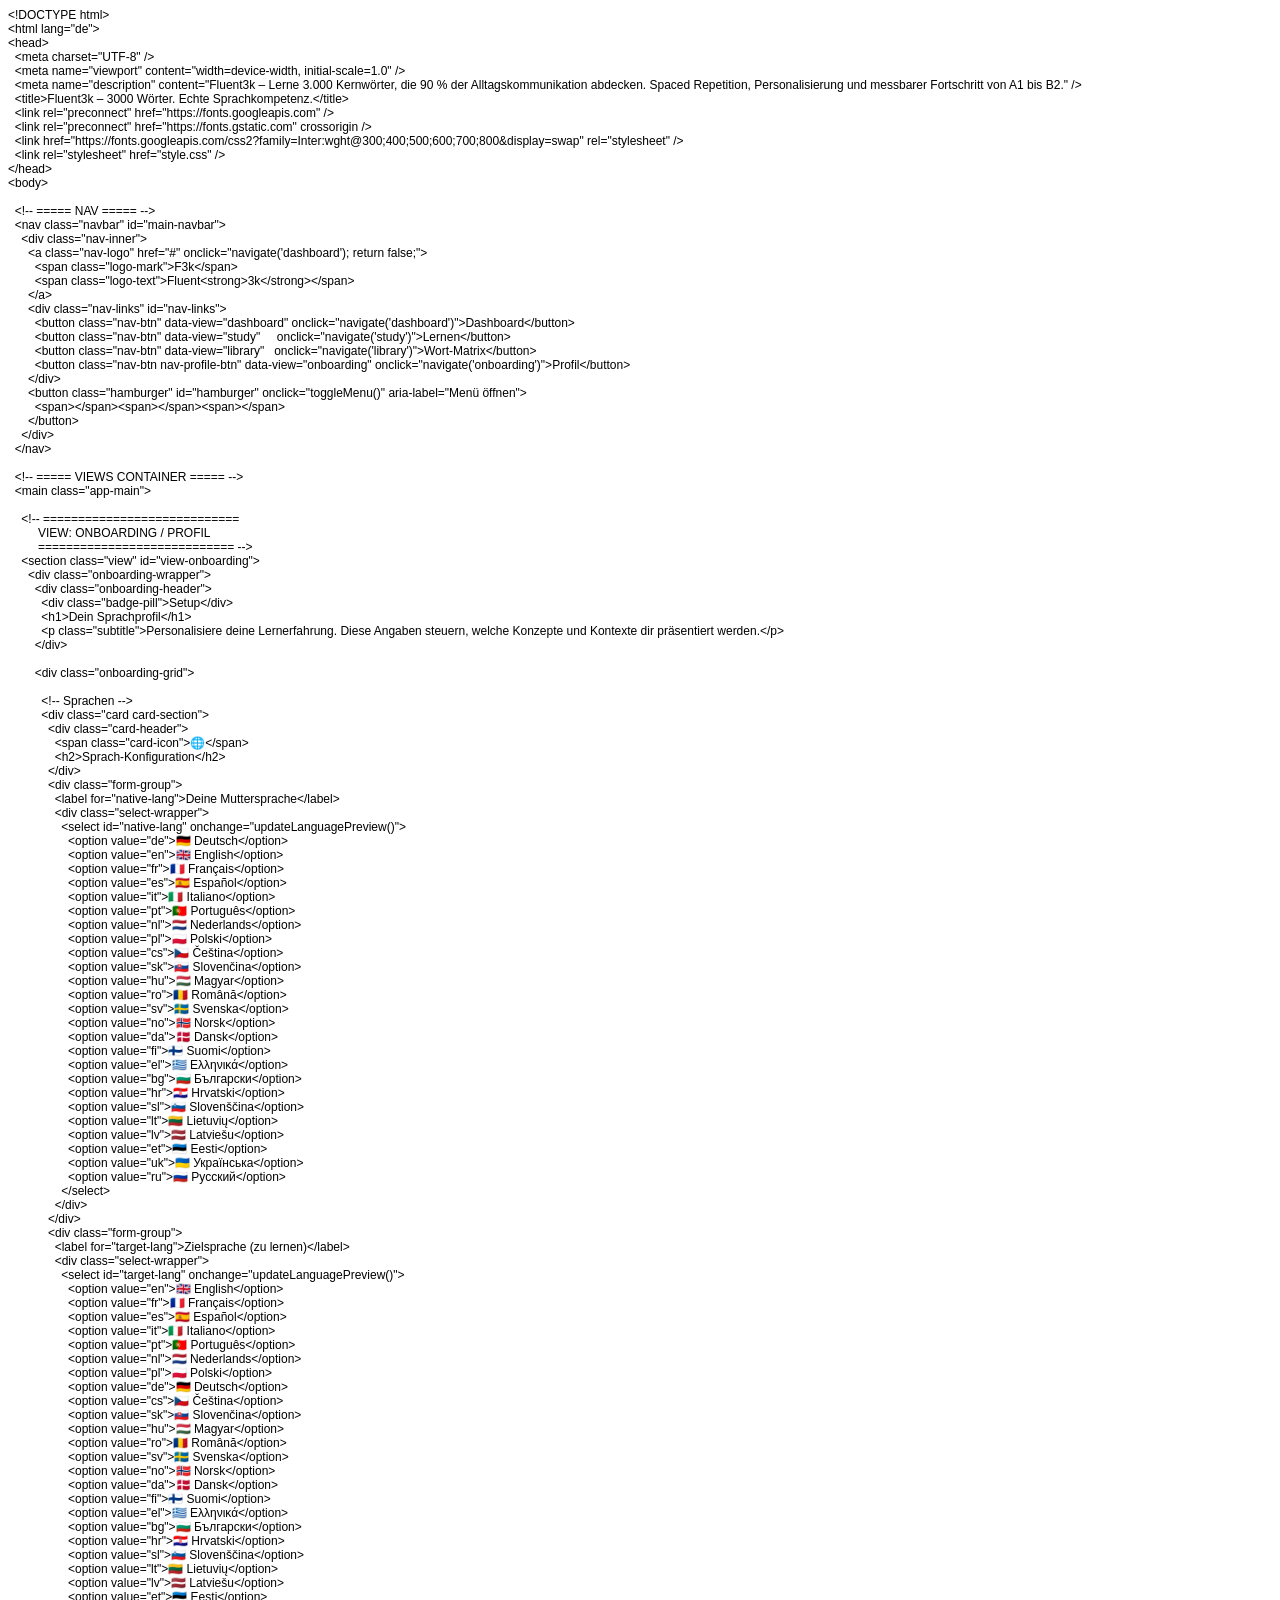
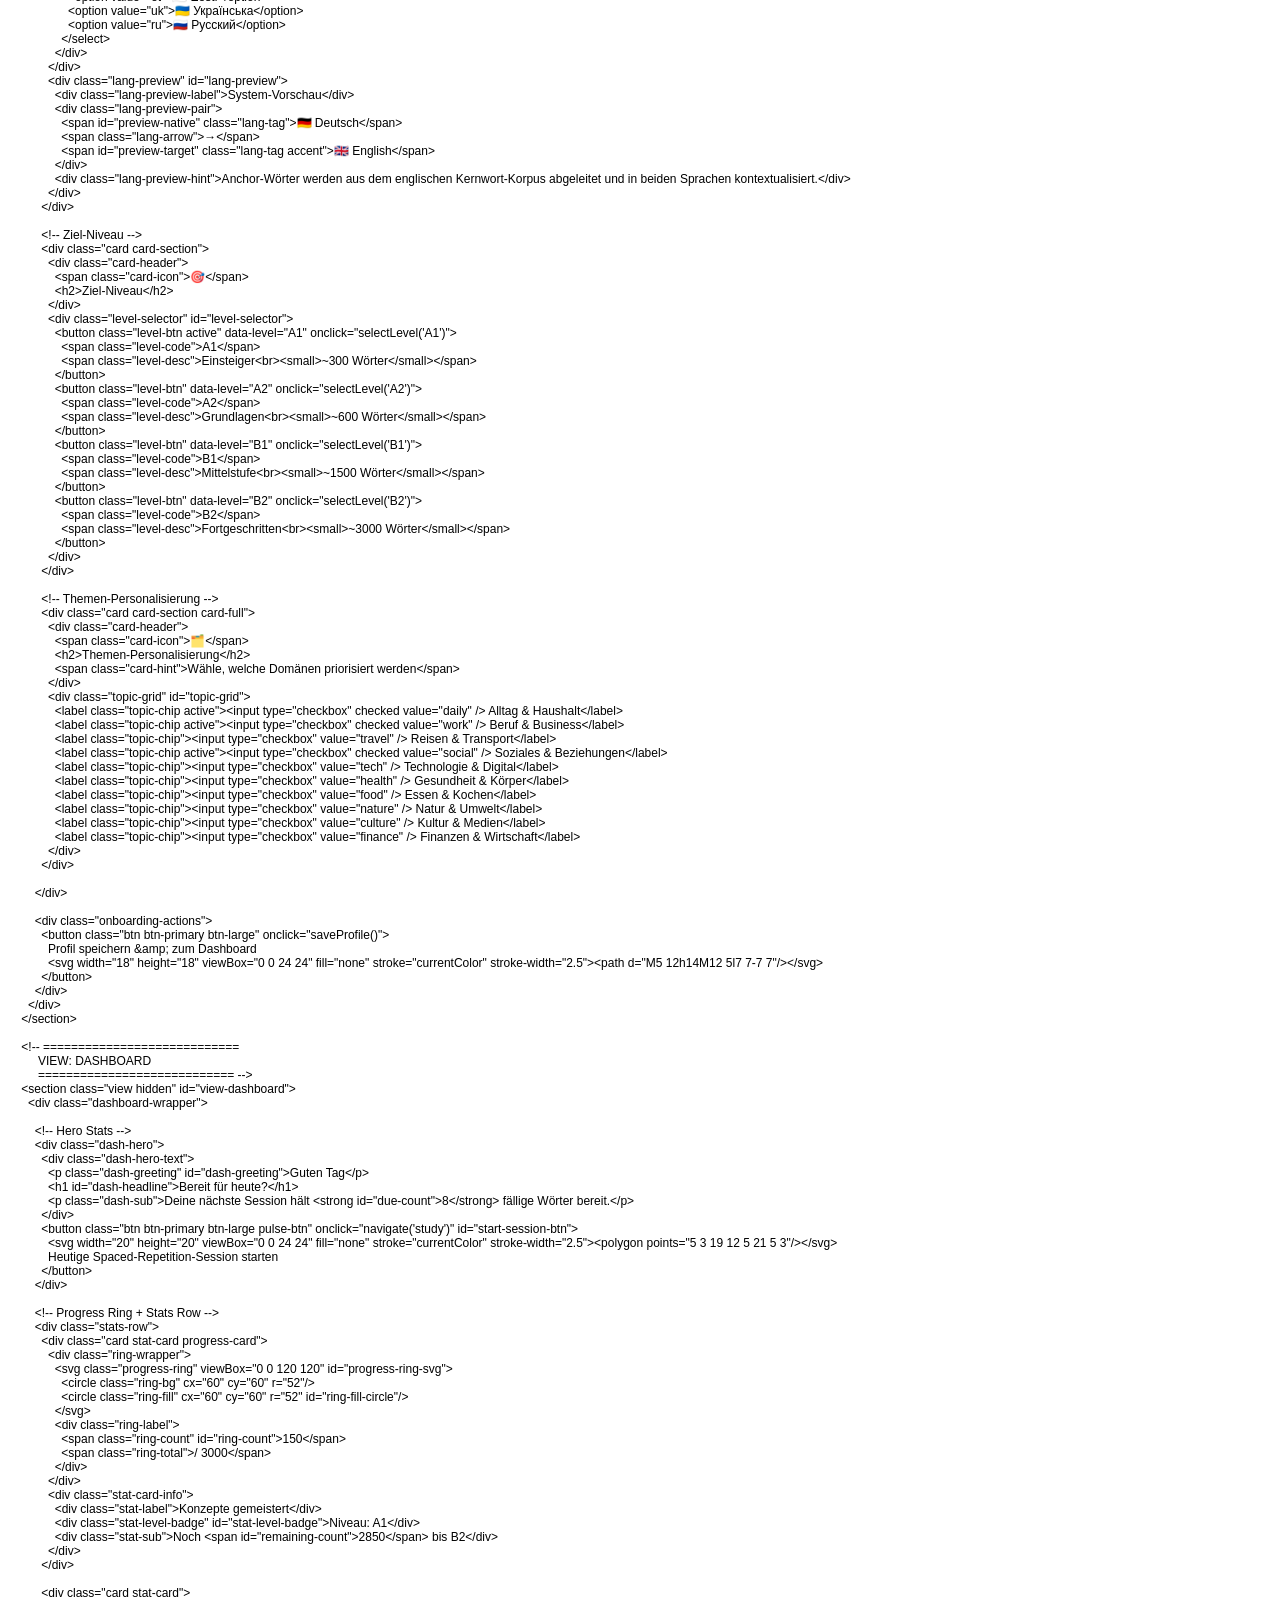
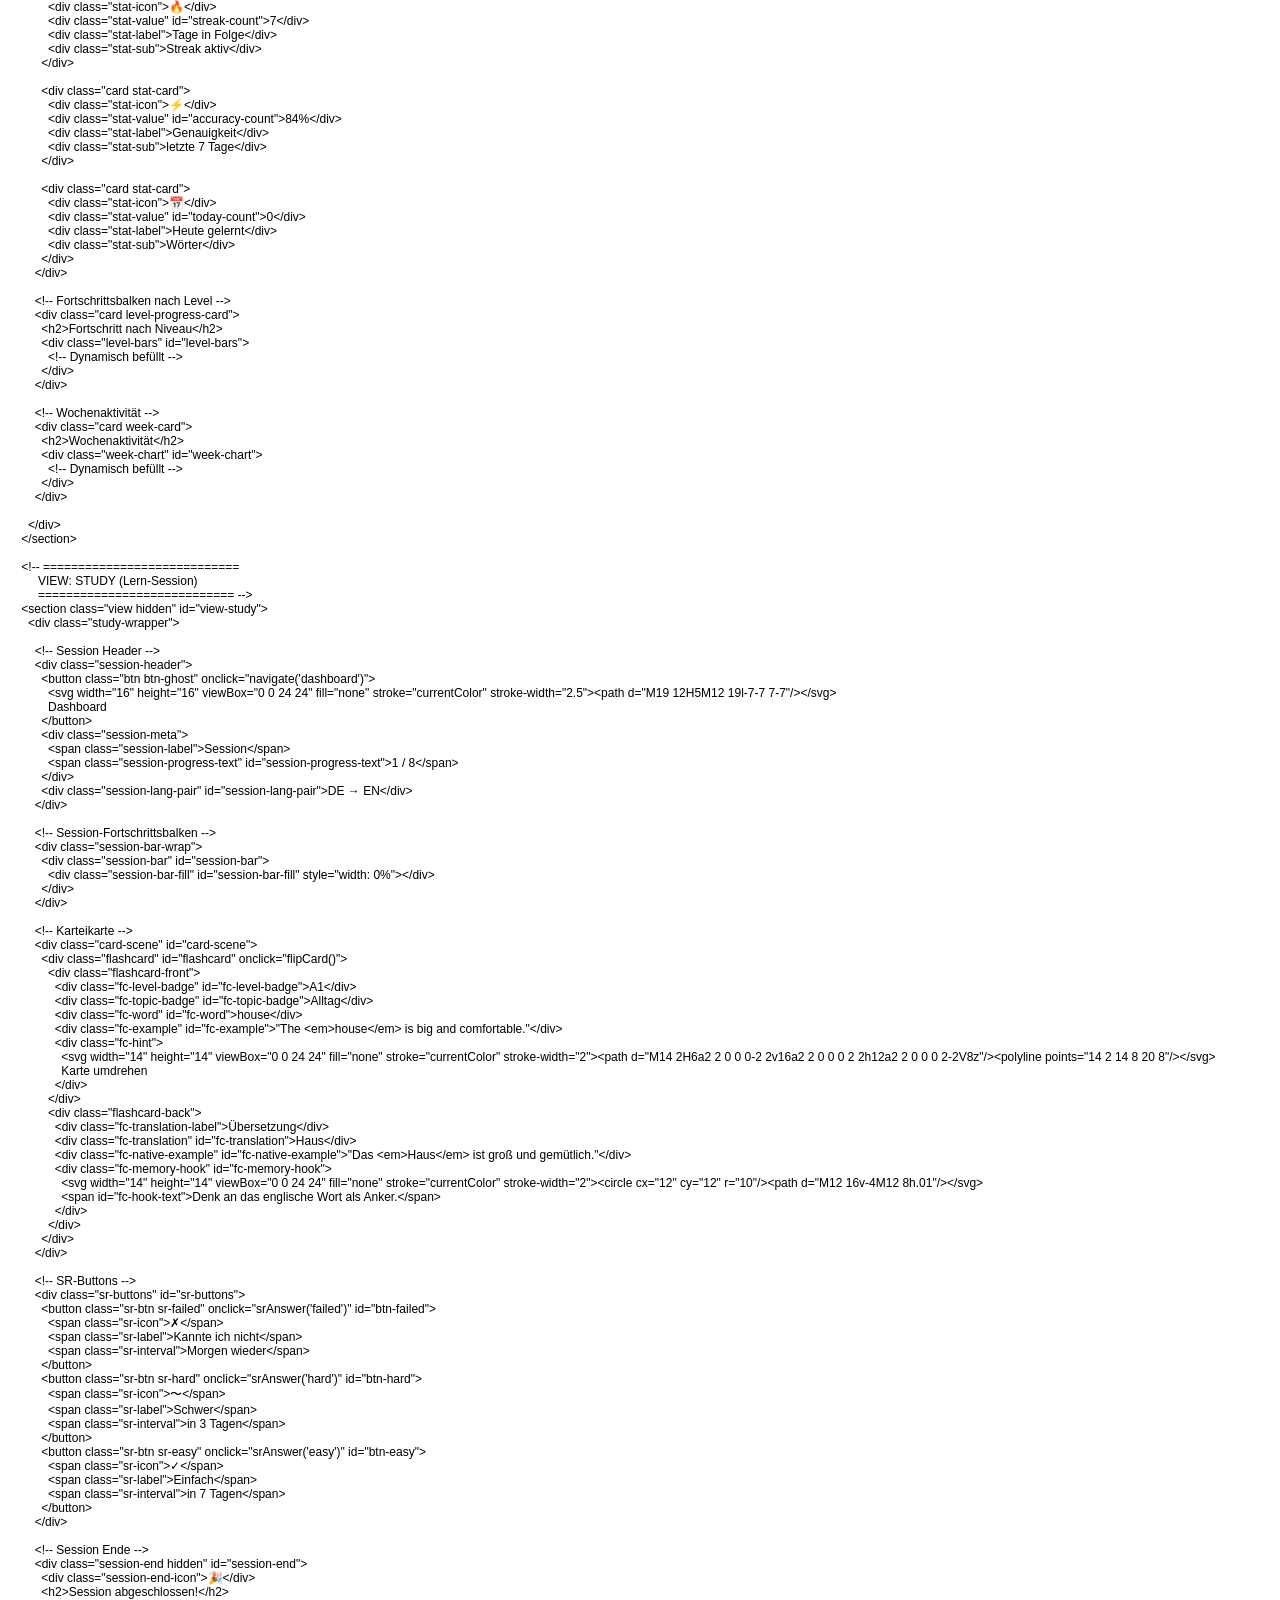
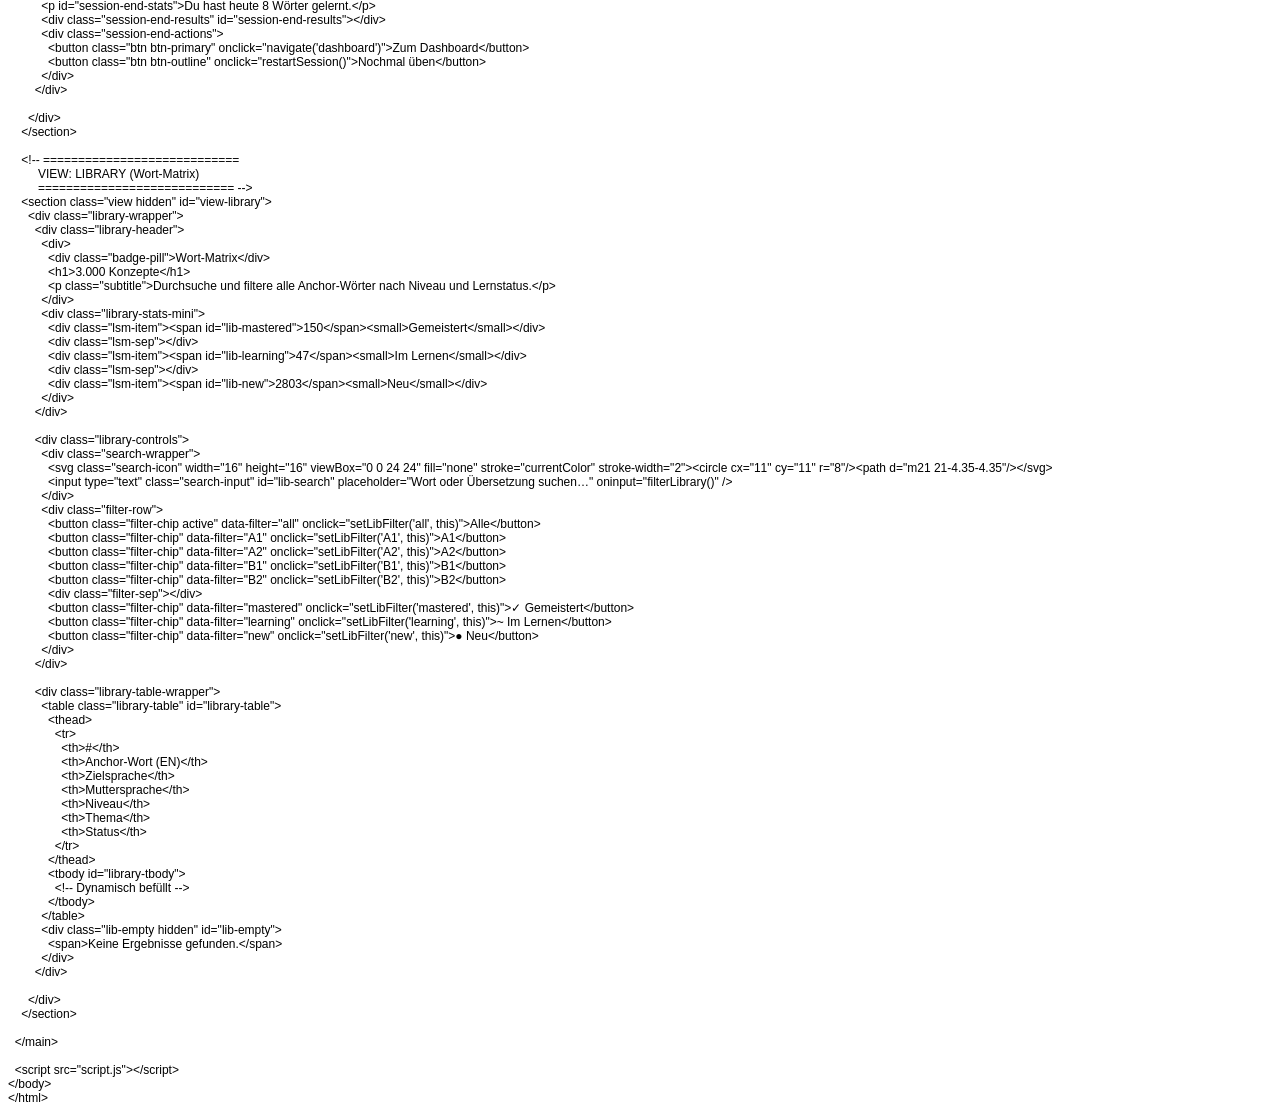
==== index.html @ 1cff0b7b "Add files via upload" ====
<!DOCTYPE html PUBLIC "-//W3C//DTD HTML 4.01//EN" "http://www.w3.org/TR/html4/strict.dtd">
<html>
<head>
  <meta http-equiv="Content-Type" content="text/html; charset=utf-8">
  <meta http-equiv="Content-Style-Type" content="text/css">
  <title></title>
  <meta name="Generator" content="Cocoa HTML Writer">
  <meta name="CocoaVersion" content="2775.1">
  <style type="text/css">
    p.p1 {margin: 0.0px 0.0px 0.0px 0.0px; font: 12.0px Helvetica}
    p.p2 {margin: 0.0px 0.0px 0.0px 0.0px; font: 12.0px Helvetica; min-height: 14.0px}
  </style>
</head>
<body>
<p class="p1">&lt;!DOCTYPE html&gt;</p>
<p class="p1">&lt;html lang="de"&gt;</p>
<p class="p1">&lt;head&gt;</p>
<p class="p1"><span class="Apple-converted-space">  </span>&lt;meta charset="UTF-8" /&gt;</p>
<p class="p1"><span class="Apple-converted-space">  </span>&lt;meta name="viewport" content="width=device-width, initial-scale=1.0" /&gt;</p>
<p class="p1"><span class="Apple-converted-space">  </span>&lt;meta name="description" content="Fluent3k – Lerne 3.000 Kernwörter, die 90 % der Alltagskommunikation abdecken. Spaced Repetition, Personalisierung und messbarer Fortschritt von A1 bis B2." /&gt;</p>
<p class="p1"><span class="Apple-converted-space">  </span>&lt;title&gt;Fluent3k – 3000 Wörter. Echte Sprachkompetenz.&lt;/title&gt;</p>
<p class="p1"><span class="Apple-converted-space">  </span>&lt;link rel="preconnect" href="https://fonts.googleapis.com" /&gt;</p>
<p class="p1"><span class="Apple-converted-space">  </span>&lt;link rel="preconnect" href="https://fonts.gstatic.com" crossorigin /&gt;</p>
<p class="p1"><span class="Apple-converted-space">  </span>&lt;link href="https://fonts.googleapis.com/css2?family=Inter:wght@300;400;500;600;700;800&amp;display=swap" rel="stylesheet" /&gt;</p>
<p class="p1"><span class="Apple-converted-space">  </span>&lt;link rel="stylesheet" href="style.css" /&gt;</p>
<p class="p1">&lt;/head&gt;</p>
<p class="p1">&lt;body&gt;</p>
<p class="p2"><br></p>
<p class="p1"><span class="Apple-converted-space">  </span>&lt;!-- ===== NAV ===== --&gt;</p>
<p class="p1"><span class="Apple-converted-space">  </span>&lt;nav class="navbar" id="main-navbar"&gt;</p>
<p class="p1"><span class="Apple-converted-space">    </span>&lt;div class="nav-inner"&gt;</p>
<p class="p1"><span class="Apple-converted-space">      </span>&lt;a class="nav-logo" href="#" onclick="navigate('dashboard'); return false;"&gt;</p>
<p class="p1"><span class="Apple-converted-space">        </span>&lt;span class="logo-mark"&gt;F3k&lt;/span&gt;</p>
<p class="p1"><span class="Apple-converted-space">        </span>&lt;span class="logo-text"&gt;Fluent&lt;strong&gt;3k&lt;/strong&gt;&lt;/span&gt;</p>
<p class="p1"><span class="Apple-converted-space">      </span>&lt;/a&gt;</p>
<p class="p1"><span class="Apple-converted-space">      </span>&lt;div class="nav-links" id="nav-links"&gt;</p>
<p class="p1"><span class="Apple-converted-space">        </span>&lt;button class="nav-btn" data-view="dashboard" onclick="navigate('dashboard')"&gt;Dashboard&lt;/button&gt;</p>
<p class="p1"><span class="Apple-converted-space">        </span>&lt;button class="nav-btn" data-view="study" <span class="Apple-converted-space">    </span>onclick="navigate('study')"&gt;Lernen&lt;/button&gt;</p>
<p class="p1"><span class="Apple-converted-space">        </span>&lt;button class="nav-btn" data-view="library" <span class="Apple-converted-space">  </span>onclick="navigate('library')"&gt;Wort-Matrix&lt;/button&gt;</p>
<p class="p1"><span class="Apple-converted-space">        </span>&lt;button class="nav-btn nav-profile-btn" data-view="onboarding" onclick="navigate('onboarding')"&gt;Profil&lt;/button&gt;</p>
<p class="p1"><span class="Apple-converted-space">      </span>&lt;/div&gt;</p>
<p class="p1"><span class="Apple-converted-space">      </span>&lt;button class="hamburger" id="hamburger" onclick="toggleMenu()" aria-label="Menü öffnen"&gt;</p>
<p class="p1"><span class="Apple-converted-space">        </span>&lt;span&gt;&lt;/span&gt;&lt;span&gt;&lt;/span&gt;&lt;span&gt;&lt;/span&gt;</p>
<p class="p1"><span class="Apple-converted-space">      </span>&lt;/button&gt;</p>
<p class="p1"><span class="Apple-converted-space">    </span>&lt;/div&gt;</p>
<p class="p1"><span class="Apple-converted-space">  </span>&lt;/nav&gt;</p>
<p class="p2"><br></p>
<p class="p1"><span class="Apple-converted-space">  </span>&lt;!-- ===== VIEWS CONTAINER ===== --&gt;</p>
<p class="p1"><span class="Apple-converted-space">  </span>&lt;main class="app-main"&gt;</p>
<p class="p2"><br></p>
<p class="p1"><span class="Apple-converted-space">    </span>&lt;!-- ============================</p>
<p class="p1"><span class="Apple-converted-space">         </span>VIEW: ONBOARDING / PROFIL</p>
<p class="p1"><span class="Apple-converted-space">         </span>============================ --&gt;</p>
<p class="p1"><span class="Apple-converted-space">    </span>&lt;section class="view" id="view-onboarding"&gt;</p>
<p class="p1"><span class="Apple-converted-space">      </span>&lt;div class="onboarding-wrapper"&gt;</p>
<p class="p1"><span class="Apple-converted-space">        </span>&lt;div class="onboarding-header"&gt;</p>
<p class="p1"><span class="Apple-converted-space">          </span>&lt;div class="badge-pill"&gt;Setup&lt;/div&gt;</p>
<p class="p1"><span class="Apple-converted-space">          </span>&lt;h1&gt;Dein Sprachprofil&lt;/h1&gt;</p>
<p class="p1"><span class="Apple-converted-space">          </span>&lt;p class="subtitle"&gt;Personalisiere deine Lernerfahrung. Diese Angaben steuern, welche Konzepte und Kontexte dir präsentiert werden.&lt;/p&gt;</p>
<p class="p1"><span class="Apple-converted-space">        </span>&lt;/div&gt;</p>
<p class="p2"><br></p>
<p class="p1"><span class="Apple-converted-space">        </span>&lt;div class="onboarding-grid"&gt;</p>
<p class="p2"><br></p>
<p class="p1"><span class="Apple-converted-space">          </span>&lt;!-- Sprachen --&gt;</p>
<p class="p1"><span class="Apple-converted-space">          </span>&lt;div class="card card-section"&gt;</p>
<p class="p1"><span class="Apple-converted-space">            </span>&lt;div class="card-header"&gt;</p>
<p class="p1"><span class="Apple-converted-space">              </span>&lt;span class="card-icon"&gt;🌐&lt;/span&gt;</p>
<p class="p1"><span class="Apple-converted-space">              </span>&lt;h2&gt;Sprach-Konfiguration&lt;/h2&gt;</p>
<p class="p1"><span class="Apple-converted-space">            </span>&lt;/div&gt;</p>
<p class="p1"><span class="Apple-converted-space">            </span>&lt;div class="form-group"&gt;</p>
<p class="p1"><span class="Apple-converted-space">              </span>&lt;label for="native-lang"&gt;Deine Muttersprache&lt;/label&gt;</p>
<p class="p1"><span class="Apple-converted-space">              </span>&lt;div class="select-wrapper"&gt;</p>
<p class="p1"><span class="Apple-converted-space">                </span>&lt;select id="native-lang" onchange="updateLanguagePreview()"&gt;</p>
<p class="p1"><span class="Apple-converted-space">                  </span>&lt;option value="de"&gt;🇩🇪 Deutsch&lt;/option&gt;</p>
<p class="p1"><span class="Apple-converted-space">                  </span>&lt;option value="en"&gt;🇬🇧 English&lt;/option&gt;</p>
<p class="p1"><span class="Apple-converted-space">                  </span>&lt;option value="fr"&gt;🇫🇷 Français&lt;/option&gt;</p>
<p class="p1"><span class="Apple-converted-space">                  </span>&lt;option value="es"&gt;🇪🇸 Español&lt;/option&gt;</p>
<p class="p1"><span class="Apple-converted-space">                  </span>&lt;option value="it"&gt;🇮🇹 Italiano&lt;/option&gt;</p>
<p class="p1"><span class="Apple-converted-space">                  </span>&lt;option value="pt"&gt;🇵🇹 Português&lt;/option&gt;</p>
<p class="p1"><span class="Apple-converted-space">                  </span>&lt;option value="nl"&gt;🇳🇱 Nederlands&lt;/option&gt;</p>
<p class="p1"><span class="Apple-converted-space">                  </span>&lt;option value="pl"&gt;🇵🇱 Polski&lt;/option&gt;</p>
<p class="p1"><span class="Apple-converted-space">                  </span>&lt;option value="cs"&gt;🇨🇿 Čeština&lt;/option&gt;</p>
<p class="p1"><span class="Apple-converted-space">                  </span>&lt;option value="sk"&gt;🇸🇰 Slovenčina&lt;/option&gt;</p>
<p class="p1"><span class="Apple-converted-space">                  </span>&lt;option value="hu"&gt;🇭🇺 Magyar&lt;/option&gt;</p>
<p class="p1"><span class="Apple-converted-space">                  </span>&lt;option value="ro"&gt;🇷🇴 Română&lt;/option&gt;</p>
<p class="p1"><span class="Apple-converted-space">                  </span>&lt;option value="sv"&gt;🇸🇪 Svenska&lt;/option&gt;</p>
<p class="p1"><span class="Apple-converted-space">                  </span>&lt;option value="no"&gt;🇳🇴 Norsk&lt;/option&gt;</p>
<p class="p1"><span class="Apple-converted-space">                  </span>&lt;option value="da"&gt;🇩🇰 Dansk&lt;/option&gt;</p>
<p class="p1"><span class="Apple-converted-space">                  </span>&lt;option value="fi"&gt;🇫🇮 Suomi&lt;/option&gt;</p>
<p class="p1"><span class="Apple-converted-space">                  </span>&lt;option value="el"&gt;🇬🇷 Ελληνικά&lt;/option&gt;</p>
<p class="p1"><span class="Apple-converted-space">                  </span>&lt;option value="bg"&gt;🇧🇬 Български&lt;/option&gt;</p>
<p class="p1"><span class="Apple-converted-space">                  </span>&lt;option value="hr"&gt;🇭🇷 Hrvatski&lt;/option&gt;</p>
<p class="p1"><span class="Apple-converted-space">                  </span>&lt;option value="sl"&gt;🇸🇮 Slovenščina&lt;/option&gt;</p>
<p class="p1"><span class="Apple-converted-space">                  </span>&lt;option value="lt"&gt;🇱🇹 Lietuvių&lt;/option&gt;</p>
<p class="p1"><span class="Apple-converted-space">                  </span>&lt;option value="lv"&gt;🇱🇻 Latviešu&lt;/option&gt;</p>
<p class="p1"><span class="Apple-converted-space">                  </span>&lt;option value="et"&gt;🇪🇪 Eesti&lt;/option&gt;</p>
<p class="p1"><span class="Apple-converted-space">                  </span>&lt;option value="uk"&gt;🇺🇦 Українська&lt;/option&gt;</p>
<p class="p1"><span class="Apple-converted-space">                  </span>&lt;option value="ru"&gt;🇷🇺 Русский&lt;/option&gt;</p>
<p class="p1"><span class="Apple-converted-space">                </span>&lt;/select&gt;</p>
<p class="p1"><span class="Apple-converted-space">              </span>&lt;/div&gt;</p>
<p class="p1"><span class="Apple-converted-space">            </span>&lt;/div&gt;</p>
<p class="p1"><span class="Apple-converted-space">            </span>&lt;div class="form-group"&gt;</p>
<p class="p1"><span class="Apple-converted-space">              </span>&lt;label for="target-lang"&gt;Zielsprache (zu lernen)&lt;/label&gt;</p>
<p class="p1"><span class="Apple-converted-space">              </span>&lt;div class="select-wrapper"&gt;</p>
<p class="p1"><span class="Apple-converted-space">                </span>&lt;select id="target-lang" onchange="updateLanguagePreview()"&gt;</p>
<p class="p1"><span class="Apple-converted-space">                  </span>&lt;option value="en"&gt;🇬🇧 English&lt;/option&gt;</p>
<p class="p1"><span class="Apple-converted-space">                  </span>&lt;option value="fr"&gt;🇫🇷 Français&lt;/option&gt;</p>
<p class="p1"><span class="Apple-converted-space">                  </span>&lt;option value="es"&gt;🇪🇸 Español&lt;/option&gt;</p>
<p class="p1"><span class="Apple-converted-space">                  </span>&lt;option value="it"&gt;🇮🇹 Italiano&lt;/option&gt;</p>
<p class="p1"><span class="Apple-converted-space">                  </span>&lt;option value="pt"&gt;🇵🇹 Português&lt;/option&gt;</p>
<p class="p1"><span class="Apple-converted-space">                  </span>&lt;option value="nl"&gt;🇳🇱 Nederlands&lt;/option&gt;</p>
<p class="p1"><span class="Apple-converted-space">                  </span>&lt;option value="pl"&gt;🇵🇱 Polski&lt;/option&gt;</p>
<p class="p1"><span class="Apple-converted-space">                  </span>&lt;option value="de"&gt;🇩🇪 Deutsch&lt;/option&gt;</p>
<p class="p1"><span class="Apple-converted-space">                  </span>&lt;option value="cs"&gt;🇨🇿 Čeština&lt;/option&gt;</p>
<p class="p1"><span class="Apple-converted-space">                  </span>&lt;option value="sk"&gt;🇸🇰 Slovenčina&lt;/option&gt;</p>
<p class="p1"><span class="Apple-converted-space">                  </span>&lt;option value="hu"&gt;🇭🇺 Magyar&lt;/option&gt;</p>
<p class="p1"><span class="Apple-converted-space">                  </span>&lt;option value="ro"&gt;🇷🇴 Română&lt;/option&gt;</p>
<p class="p1"><span class="Apple-converted-space">                  </span>&lt;option value="sv"&gt;🇸🇪 Svenska&lt;/option&gt;</p>
<p class="p1"><span class="Apple-converted-space">                  </span>&lt;option value="no"&gt;🇳🇴 Norsk&lt;/option&gt;</p>
<p class="p1"><span class="Apple-converted-space">                  </span>&lt;option value="da"&gt;🇩🇰 Dansk&lt;/option&gt;</p>
<p class="p1"><span class="Apple-converted-space">                  </span>&lt;option value="fi"&gt;🇫🇮 Suomi&lt;/option&gt;</p>
<p class="p1"><span class="Apple-converted-space">                  </span>&lt;option value="el"&gt;🇬🇷 Ελληνικά&lt;/option&gt;</p>
<p class="p1"><span class="Apple-converted-space">                  </span>&lt;option value="bg"&gt;🇧🇬 Български&lt;/option&gt;</p>
<p class="p1"><span class="Apple-converted-space">                  </span>&lt;option value="hr"&gt;🇭🇷 Hrvatski&lt;/option&gt;</p>
<p class="p1"><span class="Apple-converted-space">                  </span>&lt;option value="sl"&gt;🇸🇮 Slovenščina&lt;/option&gt;</p>
<p class="p1"><span class="Apple-converted-space">                  </span>&lt;option value="lt"&gt;🇱🇹 Lietuvių&lt;/option&gt;</p>
<p class="p1"><span class="Apple-converted-space">                  </span>&lt;option value="lv"&gt;🇱🇻 Latviešu&lt;/option&gt;</p>
<p class="p1"><span class="Apple-converted-space">                  </span>&lt;option value="et"&gt;🇪🇪 Eesti&lt;/option&gt;</p>
<p class="p1"><span class="Apple-converted-space">                  </span>&lt;option value="uk"&gt;🇺🇦 Українська&lt;/option&gt;</p>
<p class="p1"><span class="Apple-converted-space">                  </span>&lt;option value="ru"&gt;🇷🇺 Русский&lt;/option&gt;</p>
<p class="p1"><span class="Apple-converted-space">                </span>&lt;/select&gt;</p>
<p class="p1"><span class="Apple-converted-space">              </span>&lt;/div&gt;</p>
<p class="p1"><span class="Apple-converted-space">            </span>&lt;/div&gt;</p>
<p class="p1"><span class="Apple-converted-space">            </span>&lt;div class="lang-preview" id="lang-preview"&gt;</p>
<p class="p1"><span class="Apple-converted-space">              </span>&lt;div class="lang-preview-label"&gt;System-Vorschau&lt;/div&gt;</p>
<p class="p1"><span class="Apple-converted-space">              </span>&lt;div class="lang-preview-pair"&gt;</p>
<p class="p1"><span class="Apple-converted-space">                </span>&lt;span id="preview-native" class="lang-tag"&gt;🇩🇪 Deutsch&lt;/span&gt;</p>
<p class="p1"><span class="Apple-converted-space">                </span>&lt;span class="lang-arrow"&gt;→&lt;/span&gt;</p>
<p class="p1"><span class="Apple-converted-space">                </span>&lt;span id="preview-target" class="lang-tag accent"&gt;🇬🇧 English&lt;/span&gt;</p>
<p class="p1"><span class="Apple-converted-space">              </span>&lt;/div&gt;</p>
<p class="p1"><span class="Apple-converted-space">              </span>&lt;div class="lang-preview-hint"&gt;Anchor-Wörter werden aus dem englischen Kernwort-Korpus abgeleitet und in beiden Sprachen kontextualisiert.&lt;/div&gt;</p>
<p class="p1"><span class="Apple-converted-space">            </span>&lt;/div&gt;</p>
<p class="p1"><span class="Apple-converted-space">          </span>&lt;/div&gt;</p>
<p class="p2"><br></p>
<p class="p1"><span class="Apple-converted-space">          </span>&lt;!-- Ziel-Niveau --&gt;</p>
<p class="p1"><span class="Apple-converted-space">          </span>&lt;div class="card card-section"&gt;</p>
<p class="p1"><span class="Apple-converted-space">            </span>&lt;div class="card-header"&gt;</p>
<p class="p1"><span class="Apple-converted-space">              </span>&lt;span class="card-icon"&gt;🎯&lt;/span&gt;</p>
<p class="p1"><span class="Apple-converted-space">              </span>&lt;h2&gt;Ziel-Niveau&lt;/h2&gt;</p>
<p class="p1"><span class="Apple-converted-space">            </span>&lt;/div&gt;</p>
<p class="p1"><span class="Apple-converted-space">            </span>&lt;div class="level-selector" id="level-selector"&gt;</p>
<p class="p1"><span class="Apple-converted-space">              </span>&lt;button class="level-btn active" data-level="A1" onclick="selectLevel('A1')"&gt;</p>
<p class="p1"><span class="Apple-converted-space">                </span>&lt;span class="level-code"&gt;A1&lt;/span&gt;</p>
<p class="p1"><span class="Apple-converted-space">                </span>&lt;span class="level-desc"&gt;Einsteiger&lt;br&gt;&lt;small&gt;~300 Wörter&lt;/small&gt;&lt;/span&gt;</p>
<p class="p1"><span class="Apple-converted-space">              </span>&lt;/button&gt;</p>
<p class="p1"><span class="Apple-converted-space">              </span>&lt;button class="level-btn" data-level="A2" onclick="selectLevel('A2')"&gt;</p>
<p class="p1"><span class="Apple-converted-space">                </span>&lt;span class="level-code"&gt;A2&lt;/span&gt;</p>
<p class="p1"><span class="Apple-converted-space">                </span>&lt;span class="level-desc"&gt;Grundlagen&lt;br&gt;&lt;small&gt;~600 Wörter&lt;/small&gt;&lt;/span&gt;</p>
<p class="p1"><span class="Apple-converted-space">              </span>&lt;/button&gt;</p>
<p class="p1"><span class="Apple-converted-space">              </span>&lt;button class="level-btn" data-level="B1" onclick="selectLevel('B1')"&gt;</p>
<p class="p1"><span class="Apple-converted-space">                </span>&lt;span class="level-code"&gt;B1&lt;/span&gt;</p>
<p class="p1"><span class="Apple-converted-space">                </span>&lt;span class="level-desc"&gt;Mittelstufe&lt;br&gt;&lt;small&gt;~1500 Wörter&lt;/small&gt;&lt;/span&gt;</p>
<p class="p1"><span class="Apple-converted-space">              </span>&lt;/button&gt;</p>
<p class="p1"><span class="Apple-converted-space">              </span>&lt;button class="level-btn" data-level="B2" onclick="selectLevel('B2')"&gt;</p>
<p class="p1"><span class="Apple-converted-space">                </span>&lt;span class="level-code"&gt;B2&lt;/span&gt;</p>
<p class="p1"><span class="Apple-converted-space">                </span>&lt;span class="level-desc"&gt;Fortgeschritten&lt;br&gt;&lt;small&gt;~3000 Wörter&lt;/small&gt;&lt;/span&gt;</p>
<p class="p1"><span class="Apple-converted-space">              </span>&lt;/button&gt;</p>
<p class="p1"><span class="Apple-converted-space">            </span>&lt;/div&gt;</p>
<p class="p1"><span class="Apple-converted-space">          </span>&lt;/div&gt;</p>
<p class="p2"><br></p>
<p class="p1"><span class="Apple-converted-space">          </span>&lt;!-- Themen-Personalisierung --&gt;</p>
<p class="p1"><span class="Apple-converted-space">          </span>&lt;div class="card card-section card-full"&gt;</p>
<p class="p1"><span class="Apple-converted-space">            </span>&lt;div class="card-header"&gt;</p>
<p class="p1"><span class="Apple-converted-space">              </span>&lt;span class="card-icon"&gt;🗂️&lt;/span&gt;</p>
<p class="p1"><span class="Apple-converted-space">              </span>&lt;h2&gt;Themen-Personalisierung&lt;/h2&gt;</p>
<p class="p1"><span class="Apple-converted-space">              </span>&lt;span class="card-hint"&gt;Wähle, welche Domänen priorisiert werden&lt;/span&gt;</p>
<p class="p1"><span class="Apple-converted-space">            </span>&lt;/div&gt;</p>
<p class="p1"><span class="Apple-converted-space">            </span>&lt;div class="topic-grid" id="topic-grid"&gt;</p>
<p class="p1"><span class="Apple-converted-space">              </span>&lt;label class="topic-chip active"&gt;&lt;input type="checkbox" checked value="daily" /&gt; Alltag &amp; Haushalt&lt;/label&gt;</p>
<p class="p1"><span class="Apple-converted-space">              </span>&lt;label class="topic-chip active"&gt;&lt;input type="checkbox" checked value="work" /&gt; Beruf &amp; Business&lt;/label&gt;</p>
<p class="p1"><span class="Apple-converted-space">              </span>&lt;label class="topic-chip"&gt;&lt;input type="checkbox" value="travel" /&gt; Reisen &amp; Transport&lt;/label&gt;</p>
<p class="p1"><span class="Apple-converted-space">              </span>&lt;label class="topic-chip active"&gt;&lt;input type="checkbox" checked value="social" /&gt; Soziales &amp; Beziehungen&lt;/label&gt;</p>
<p class="p1"><span class="Apple-converted-space">              </span>&lt;label class="topic-chip"&gt;&lt;input type="checkbox" value="tech" /&gt; Technologie &amp; Digital&lt;/label&gt;</p>
<p class="p1"><span class="Apple-converted-space">              </span>&lt;label class="topic-chip"&gt;&lt;input type="checkbox" value="health" /&gt; Gesundheit &amp; Körper&lt;/label&gt;</p>
<p class="p1"><span class="Apple-converted-space">              </span>&lt;label class="topic-chip"&gt;&lt;input type="checkbox" value="food" /&gt; Essen &amp; Kochen&lt;/label&gt;</p>
<p class="p1"><span class="Apple-converted-space">              </span>&lt;label class="topic-chip"&gt;&lt;input type="checkbox" value="nature" /&gt; Natur &amp; Umwelt&lt;/label&gt;</p>
<p class="p1"><span class="Apple-converted-space">              </span>&lt;label class="topic-chip"&gt;&lt;input type="checkbox" value="culture" /&gt; Kultur &amp; Medien&lt;/label&gt;</p>
<p class="p1"><span class="Apple-converted-space">              </span>&lt;label class="topic-chip"&gt;&lt;input type="checkbox" value="finance" /&gt; Finanzen &amp; Wirtschaft&lt;/label&gt;</p>
<p class="p1"><span class="Apple-converted-space">            </span>&lt;/div&gt;</p>
<p class="p1"><span class="Apple-converted-space">          </span>&lt;/div&gt;</p>
<p class="p2"><br></p>
<p class="p1"><span class="Apple-converted-space">        </span>&lt;/div&gt;</p>
<p class="p2"><br></p>
<p class="p1"><span class="Apple-converted-space">        </span>&lt;div class="onboarding-actions"&gt;</p>
<p class="p1"><span class="Apple-converted-space">          </span>&lt;button class="btn btn-primary btn-large" onclick="saveProfile()"&gt;</p>
<p class="p1"><span class="Apple-converted-space">            </span>Profil speichern &amp;amp; zum Dashboard</p>
<p class="p1"><span class="Apple-converted-space">            </span>&lt;svg width="18" height="18" viewBox="0 0 24 24" fill="none" stroke="currentColor" stroke-width="2.5"&gt;&lt;path d="M5 12h14M12 5l7 7-7 7"/&gt;&lt;/svg&gt;</p>
<p class="p1"><span class="Apple-converted-space">          </span>&lt;/button&gt;</p>
<p class="p1"><span class="Apple-converted-space">        </span>&lt;/div&gt;</p>
<p class="p1"><span class="Apple-converted-space">      </span>&lt;/div&gt;</p>
<p class="p1"><span class="Apple-converted-space">    </span>&lt;/section&gt;</p>
<p class="p2"><br></p>
<p class="p1"><span class="Apple-converted-space">    </span>&lt;!-- ============================</p>
<p class="p1"><span class="Apple-converted-space">         </span>VIEW: DASHBOARD</p>
<p class="p1"><span class="Apple-converted-space">         </span>============================ --&gt;</p>
<p class="p1"><span class="Apple-converted-space">    </span>&lt;section class="view hidden" id="view-dashboard"&gt;</p>
<p class="p1"><span class="Apple-converted-space">      </span>&lt;div class="dashboard-wrapper"&gt;</p>
<p class="p2"><br></p>
<p class="p1"><span class="Apple-converted-space">        </span>&lt;!-- Hero Stats --&gt;</p>
<p class="p1"><span class="Apple-converted-space">        </span>&lt;div class="dash-hero"&gt;</p>
<p class="p1"><span class="Apple-converted-space">          </span>&lt;div class="dash-hero-text"&gt;</p>
<p class="p1"><span class="Apple-converted-space">            </span>&lt;p class="dash-greeting" id="dash-greeting"&gt;Guten Tag&lt;/p&gt;</p>
<p class="p1"><span class="Apple-converted-space">            </span>&lt;h1 id="dash-headline"&gt;Bereit für heute?&lt;/h1&gt;</p>
<p class="p1"><span class="Apple-converted-space">            </span>&lt;p class="dash-sub"&gt;Deine nächste Session hält &lt;strong id="due-count"&gt;8&lt;/strong&gt; fällige Wörter bereit.&lt;/p&gt;</p>
<p class="p1"><span class="Apple-converted-space">          </span>&lt;/div&gt;</p>
<p class="p1"><span class="Apple-converted-space">          </span>&lt;button class="btn btn-primary btn-large pulse-btn" onclick="navigate('study')" id="start-session-btn"&gt;</p>
<p class="p1"><span class="Apple-converted-space">            </span>&lt;svg width="20" height="20" viewBox="0 0 24 24" fill="none" stroke="currentColor" stroke-width="2.5"&gt;&lt;polygon points="5 3 19 12 5 21 5 3"/&gt;&lt;/svg&gt;</p>
<p class="p1"><span class="Apple-converted-space">            </span>Heutige Spaced-Repetition-Session starten</p>
<p class="p1"><span class="Apple-converted-space">          </span>&lt;/button&gt;</p>
<p class="p1"><span class="Apple-converted-space">        </span>&lt;/div&gt;</p>
<p class="p2"><br></p>
<p class="p1"><span class="Apple-converted-space">        </span>&lt;!-- Progress Ring + Stats Row --&gt;</p>
<p class="p1"><span class="Apple-converted-space">        </span>&lt;div class="stats-row"&gt;</p>
<p class="p1"><span class="Apple-converted-space">          </span>&lt;div class="card stat-card progress-card"&gt;</p>
<p class="p1"><span class="Apple-converted-space">            </span>&lt;div class="ring-wrapper"&gt;</p>
<p class="p1"><span class="Apple-converted-space">              </span>&lt;svg class="progress-ring" viewBox="0 0 120 120" id="progress-ring-svg"&gt;</p>
<p class="p1"><span class="Apple-converted-space">                </span>&lt;circle class="ring-bg" cx="60" cy="60" r="52"/&gt;</p>
<p class="p1"><span class="Apple-converted-space">                </span>&lt;circle class="ring-fill" cx="60" cy="60" r="52" id="ring-fill-circle"/&gt;</p>
<p class="p1"><span class="Apple-converted-space">              </span>&lt;/svg&gt;</p>
<p class="p1"><span class="Apple-converted-space">              </span>&lt;div class="ring-label"&gt;</p>
<p class="p1"><span class="Apple-converted-space">                </span>&lt;span class="ring-count" id="ring-count"&gt;150&lt;/span&gt;</p>
<p class="p1"><span class="Apple-converted-space">                </span>&lt;span class="ring-total"&gt;/ 3000&lt;/span&gt;</p>
<p class="p1"><span class="Apple-converted-space">              </span>&lt;/div&gt;</p>
<p class="p1"><span class="Apple-converted-space">            </span>&lt;/div&gt;</p>
<p class="p1"><span class="Apple-converted-space">            </span>&lt;div class="stat-card-info"&gt;</p>
<p class="p1"><span class="Apple-converted-space">              </span>&lt;div class="stat-label"&gt;Konzepte gemeistert&lt;/div&gt;</p>
<p class="p1"><span class="Apple-converted-space">              </span>&lt;div class="stat-level-badge" id="stat-level-badge"&gt;Niveau: A1&lt;/div&gt;</p>
<p class="p1"><span class="Apple-converted-space">              </span>&lt;div class="stat-sub"&gt;Noch &lt;span id="remaining-count"&gt;2850&lt;/span&gt; bis B2&lt;/div&gt;</p>
<p class="p1"><span class="Apple-converted-space">            </span>&lt;/div&gt;</p>
<p class="p1"><span class="Apple-converted-space">          </span>&lt;/div&gt;</p>
<p class="p2"><br></p>
<p class="p1"><span class="Apple-converted-space">          </span>&lt;div class="card stat-card"&gt;</p>
<p class="p1"><span class="Apple-converted-space">            </span>&lt;div class="stat-icon"&gt;🔥&lt;/div&gt;</p>
<p class="p1"><span class="Apple-converted-space">            </span>&lt;div class="stat-value" id="streak-count"&gt;7&lt;/div&gt;</p>
<p class="p1"><span class="Apple-converted-space">            </span>&lt;div class="stat-label"&gt;Tage in Folge&lt;/div&gt;</p>
<p class="p1"><span class="Apple-converted-space">            </span>&lt;div class="stat-sub"&gt;Streak aktiv&lt;/div&gt;</p>
<p class="p1"><span class="Apple-converted-space">          </span>&lt;/div&gt;</p>
<p class="p2"><br></p>
<p class="p1"><span class="Apple-converted-space">          </span>&lt;div class="card stat-card"&gt;</p>
<p class="p1"><span class="Apple-converted-space">            </span>&lt;div class="stat-icon"&gt;⚡&lt;/div&gt;</p>
<p class="p1"><span class="Apple-converted-space">            </span>&lt;div class="stat-value" id="accuracy-count"&gt;84%&lt;/div&gt;</p>
<p class="p1"><span class="Apple-converted-space">            </span>&lt;div class="stat-label"&gt;Genauigkeit&lt;/div&gt;</p>
<p class="p1"><span class="Apple-converted-space">            </span>&lt;div class="stat-sub"&gt;letzte 7 Tage&lt;/div&gt;</p>
<p class="p1"><span class="Apple-converted-space">          </span>&lt;/div&gt;</p>
<p class="p2"><br></p>
<p class="p1"><span class="Apple-converted-space">          </span>&lt;div class="card stat-card"&gt;</p>
<p class="p1"><span class="Apple-converted-space">            </span>&lt;div class="stat-icon"&gt;📅&lt;/div&gt;</p>
<p class="p1"><span class="Apple-converted-space">            </span>&lt;div class="stat-value" id="today-count"&gt;0&lt;/div&gt;</p>
<p class="p1"><span class="Apple-converted-space">            </span>&lt;div class="stat-label"&gt;Heute gelernt&lt;/div&gt;</p>
<p class="p1"><span class="Apple-converted-space">            </span>&lt;div class="stat-sub"&gt;Wörter&lt;/div&gt;</p>
<p class="p1"><span class="Apple-converted-space">          </span>&lt;/div&gt;</p>
<p class="p1"><span class="Apple-converted-space">        </span>&lt;/div&gt;</p>
<p class="p2"><br></p>
<p class="p1"><span class="Apple-converted-space">        </span>&lt;!-- Fortschrittsbalken nach Level --&gt;</p>
<p class="p1"><span class="Apple-converted-space">        </span>&lt;div class="card level-progress-card"&gt;</p>
<p class="p1"><span class="Apple-converted-space">          </span>&lt;h2&gt;Fortschritt nach Niveau&lt;/h2&gt;</p>
<p class="p1"><span class="Apple-converted-space">          </span>&lt;div class="level-bars" id="level-bars"&gt;</p>
<p class="p1"><span class="Apple-converted-space">            </span>&lt;!-- Dynamisch befüllt --&gt;</p>
<p class="p1"><span class="Apple-converted-space">          </span>&lt;/div&gt;</p>
<p class="p1"><span class="Apple-converted-space">        </span>&lt;/div&gt;</p>
<p class="p2"><br></p>
<p class="p1"><span class="Apple-converted-space">        </span>&lt;!-- Wochenaktivität --&gt;</p>
<p class="p1"><span class="Apple-converted-space">        </span>&lt;div class="card week-card"&gt;</p>
<p class="p1"><span class="Apple-converted-space">          </span>&lt;h2&gt;Wochenaktivität&lt;/h2&gt;</p>
<p class="p1"><span class="Apple-converted-space">          </span>&lt;div class="week-chart" id="week-chart"&gt;</p>
<p class="p1"><span class="Apple-converted-space">            </span>&lt;!-- Dynamisch befüllt --&gt;</p>
<p class="p1"><span class="Apple-converted-space">          </span>&lt;/div&gt;</p>
<p class="p1"><span class="Apple-converted-space">        </span>&lt;/div&gt;</p>
<p class="p2"><br></p>
<p class="p1"><span class="Apple-converted-space">      </span>&lt;/div&gt;</p>
<p class="p1"><span class="Apple-converted-space">    </span>&lt;/section&gt;</p>
<p class="p2"><br></p>
<p class="p1"><span class="Apple-converted-space">    </span>&lt;!-- ============================</p>
<p class="p1"><span class="Apple-converted-space">         </span>VIEW: STUDY (Lern-Session)</p>
<p class="p1"><span class="Apple-converted-space">         </span>============================ --&gt;</p>
<p class="p1"><span class="Apple-converted-space">    </span>&lt;section class="view hidden" id="view-study"&gt;</p>
<p class="p1"><span class="Apple-converted-space">      </span>&lt;div class="study-wrapper"&gt;</p>
<p class="p2"><br></p>
<p class="p1"><span class="Apple-converted-space">        </span>&lt;!-- Session Header --&gt;</p>
<p class="p1"><span class="Apple-converted-space">        </span>&lt;div class="session-header"&gt;</p>
<p class="p1"><span class="Apple-converted-space">          </span>&lt;button class="btn btn-ghost" onclick="navigate('dashboard')"&gt;</p>
<p class="p1"><span class="Apple-converted-space">            </span>&lt;svg width="16" height="16" viewBox="0 0 24 24" fill="none" stroke="currentColor" stroke-width="2.5"&gt;&lt;path d="M19 12H5M12 19l-7-7 7-7"/&gt;&lt;/svg&gt;</p>
<p class="p1"><span class="Apple-converted-space">            </span>Dashboard</p>
<p class="p1"><span class="Apple-converted-space">          </span>&lt;/button&gt;</p>
<p class="p1"><span class="Apple-converted-space">          </span>&lt;div class="session-meta"&gt;</p>
<p class="p1"><span class="Apple-converted-space">            </span>&lt;span class="session-label"&gt;Session&lt;/span&gt;</p>
<p class="p1"><span class="Apple-converted-space">            </span>&lt;span class="session-progress-text" id="session-progress-text"&gt;1 / 8&lt;/span&gt;</p>
<p class="p1"><span class="Apple-converted-space">          </span>&lt;/div&gt;</p>
<p class="p1"><span class="Apple-converted-space">          </span>&lt;div class="session-lang-pair" id="session-lang-pair"&gt;DE → EN&lt;/div&gt;</p>
<p class="p1"><span class="Apple-converted-space">        </span>&lt;/div&gt;</p>
<p class="p2"><br></p>
<p class="p1"><span class="Apple-converted-space">        </span>&lt;!-- Session-Fortschrittsbalken --&gt;</p>
<p class="p1"><span class="Apple-converted-space">        </span>&lt;div class="session-bar-wrap"&gt;</p>
<p class="p1"><span class="Apple-converted-space">          </span>&lt;div class="session-bar" id="session-bar"&gt;</p>
<p class="p1"><span class="Apple-converted-space">            </span>&lt;div class="session-bar-fill" id="session-bar-fill" style="width: 0%"&gt;&lt;/div&gt;</p>
<p class="p1"><span class="Apple-converted-space">          </span>&lt;/div&gt;</p>
<p class="p1"><span class="Apple-converted-space">        </span>&lt;/div&gt;</p>
<p class="p2"><br></p>
<p class="p1"><span class="Apple-converted-space">        </span>&lt;!-- Karteikarte --&gt;</p>
<p class="p1"><span class="Apple-converted-space">        </span>&lt;div class="card-scene" id="card-scene"&gt;</p>
<p class="p1"><span class="Apple-converted-space">          </span>&lt;div class="flashcard" id="flashcard" onclick="flipCard()"&gt;</p>
<p class="p1"><span class="Apple-converted-space">            </span>&lt;div class="flashcard-front"&gt;</p>
<p class="p1"><span class="Apple-converted-space">              </span>&lt;div class="fc-level-badge" id="fc-level-badge"&gt;A1&lt;/div&gt;</p>
<p class="p1"><span class="Apple-converted-space">              </span>&lt;div class="fc-topic-badge" id="fc-topic-badge"&gt;Alltag&lt;/div&gt;</p>
<p class="p1"><span class="Apple-converted-space">              </span>&lt;div class="fc-word" id="fc-word"&gt;house&lt;/div&gt;</p>
<p class="p1"><span class="Apple-converted-space">              </span>&lt;div class="fc-example" id="fc-example"&gt;"The &lt;em&gt;house&lt;/em&gt; is big and comfortable."&lt;/div&gt;</p>
<p class="p1"><span class="Apple-converted-space">              </span>&lt;div class="fc-hint"&gt;</p>
<p class="p1"><span class="Apple-converted-space">                </span>&lt;svg width="14" height="14" viewBox="0 0 24 24" fill="none" stroke="currentColor" stroke-width="2"&gt;&lt;path d="M14 2H6a2 2 0 0 0-2 2v16a2 2 0 0 0 2 2h12a2 2 0 0 0 2-2V8z"/&gt;&lt;polyline points="14 2 14 8 20 8"/&gt;&lt;/svg&gt;</p>
<p class="p1"><span class="Apple-converted-space">                </span>Karte umdrehen</p>
<p class="p1"><span class="Apple-converted-space">              </span>&lt;/div&gt;</p>
<p class="p1"><span class="Apple-converted-space">            </span>&lt;/div&gt;</p>
<p class="p1"><span class="Apple-converted-space">            </span>&lt;div class="flashcard-back"&gt;</p>
<p class="p1"><span class="Apple-converted-space">              </span>&lt;div class="fc-translation-label"&gt;Übersetzung&lt;/div&gt;</p>
<p class="p1"><span class="Apple-converted-space">              </span>&lt;div class="fc-translation" id="fc-translation"&gt;Haus&lt;/div&gt;</p>
<p class="p1"><span class="Apple-converted-space">              </span>&lt;div class="fc-native-example" id="fc-native-example"&gt;"Das &lt;em&gt;Haus&lt;/em&gt; ist groß und gemütlich."&lt;/div&gt;</p>
<p class="p1"><span class="Apple-converted-space">              </span>&lt;div class="fc-memory-hook" id="fc-memory-hook"&gt;</p>
<p class="p1"><span class="Apple-converted-space">                </span>&lt;svg width="14" height="14" viewBox="0 0 24 24" fill="none" stroke="currentColor" stroke-width="2"&gt;&lt;circle cx="12" cy="12" r="10"/&gt;&lt;path d="M12 16v-4M12 8h.01"/&gt;&lt;/svg&gt;</p>
<p class="p1"><span class="Apple-converted-space">                </span>&lt;span id="fc-hook-text"&gt;Denk an das englische Wort als Anker.&lt;/span&gt;</p>
<p class="p1"><span class="Apple-converted-space">              </span>&lt;/div&gt;</p>
<p class="p1"><span class="Apple-converted-space">            </span>&lt;/div&gt;</p>
<p class="p1"><span class="Apple-converted-space">          </span>&lt;/div&gt;</p>
<p class="p1"><span class="Apple-converted-space">        </span>&lt;/div&gt;</p>
<p class="p2"><br></p>
<p class="p1"><span class="Apple-converted-space">        </span>&lt;!-- SR-Buttons --&gt;</p>
<p class="p1"><span class="Apple-converted-space">        </span>&lt;div class="sr-buttons" id="sr-buttons"&gt;</p>
<p class="p1"><span class="Apple-converted-space">          </span>&lt;button class="sr-btn sr-failed" onclick="srAnswer('failed')" id="btn-failed"&gt;</p>
<p class="p1"><span class="Apple-converted-space">            </span>&lt;span class="sr-icon"&gt;✗&lt;/span&gt;</p>
<p class="p1"><span class="Apple-converted-space">            </span>&lt;span class="sr-label"&gt;Kannte ich nicht&lt;/span&gt;</p>
<p class="p1"><span class="Apple-converted-space">            </span>&lt;span class="sr-interval"&gt;Morgen wieder&lt;/span&gt;</p>
<p class="p1"><span class="Apple-converted-space">          </span>&lt;/button&gt;</p>
<p class="p1"><span class="Apple-converted-space">          </span>&lt;button class="sr-btn sr-hard" onclick="srAnswer('hard')" id="btn-hard"&gt;</p>
<p class="p1"><span class="Apple-converted-space">            </span>&lt;span class="sr-icon"&gt;〜&lt;/span&gt;</p>
<p class="p1"><span class="Apple-converted-space">            </span>&lt;span class="sr-label"&gt;Schwer&lt;/span&gt;</p>
<p class="p1"><span class="Apple-converted-space">            </span>&lt;span class="sr-interval"&gt;in 3 Tagen&lt;/span&gt;</p>
<p class="p1"><span class="Apple-converted-space">          </span>&lt;/button&gt;</p>
<p class="p1"><span class="Apple-converted-space">          </span>&lt;button class="sr-btn sr-easy" onclick="srAnswer('easy')" id="btn-easy"&gt;</p>
<p class="p1"><span class="Apple-converted-space">            </span>&lt;span class="sr-icon"&gt;✓&lt;/span&gt;</p>
<p class="p1"><span class="Apple-converted-space">            </span>&lt;span class="sr-label"&gt;Einfach&lt;/span&gt;</p>
<p class="p1"><span class="Apple-converted-space">            </span>&lt;span class="sr-interval"&gt;in 7 Tagen&lt;/span&gt;</p>
<p class="p1"><span class="Apple-converted-space">          </span>&lt;/button&gt;</p>
<p class="p1"><span class="Apple-converted-space">        </span>&lt;/div&gt;</p>
<p class="p2"><br></p>
<p class="p1"><span class="Apple-converted-space">        </span>&lt;!-- Session Ende --&gt;</p>
<p class="p1"><span class="Apple-converted-space">        </span>&lt;div class="session-end hidden" id="session-end"&gt;</p>
<p class="p1"><span class="Apple-converted-space">          </span>&lt;div class="session-end-icon"&gt;🎉&lt;/div&gt;</p>
<p class="p1"><span class="Apple-converted-space">          </span>&lt;h2&gt;Session abgeschlossen!&lt;/h2&gt;</p>
<p class="p1"><span class="Apple-converted-space">          </span>&lt;p id="session-end-stats"&gt;Du hast heute 8 Wörter gelernt.&lt;/p&gt;</p>
<p class="p1"><span class="Apple-converted-space">          </span>&lt;div class="session-end-results" id="session-end-results"&gt;&lt;/div&gt;</p>
<p class="p1"><span class="Apple-converted-space">          </span>&lt;div class="session-end-actions"&gt;</p>
<p class="p1"><span class="Apple-converted-space">            </span>&lt;button class="btn btn-primary" onclick="navigate('dashboard')"&gt;Zum Dashboard&lt;/button&gt;</p>
<p class="p1"><span class="Apple-converted-space">            </span>&lt;button class="btn btn-outline" onclick="restartSession()"&gt;Nochmal üben&lt;/button&gt;</p>
<p class="p1"><span class="Apple-converted-space">          </span>&lt;/div&gt;</p>
<p class="p1"><span class="Apple-converted-space">        </span>&lt;/div&gt;</p>
<p class="p2"><br></p>
<p class="p1"><span class="Apple-converted-space">      </span>&lt;/div&gt;</p>
<p class="p1"><span class="Apple-converted-space">    </span>&lt;/section&gt;</p>
<p class="p2"><br></p>
<p class="p1"><span class="Apple-converted-space">    </span>&lt;!-- ============================</p>
<p class="p1"><span class="Apple-converted-space">         </span>VIEW: LIBRARY (Wort-Matrix)</p>
<p class="p1"><span class="Apple-converted-space">         </span>============================ --&gt;</p>
<p class="p1"><span class="Apple-converted-space">    </span>&lt;section class="view hidden" id="view-library"&gt;</p>
<p class="p1"><span class="Apple-converted-space">      </span>&lt;div class="library-wrapper"&gt;</p>
<p class="p1"><span class="Apple-converted-space">        </span>&lt;div class="library-header"&gt;</p>
<p class="p1"><span class="Apple-converted-space">          </span>&lt;div&gt;</p>
<p class="p1"><span class="Apple-converted-space">            </span>&lt;div class="badge-pill"&gt;Wort-Matrix&lt;/div&gt;</p>
<p class="p1"><span class="Apple-converted-space">            </span>&lt;h1&gt;3.000 Konzepte&lt;/h1&gt;</p>
<p class="p1"><span class="Apple-converted-space">            </span>&lt;p class="subtitle"&gt;Durchsuche und filtere alle Anchor-Wörter nach Niveau und Lernstatus.&lt;/p&gt;</p>
<p class="p1"><span class="Apple-converted-space">          </span>&lt;/div&gt;</p>
<p class="p1"><span class="Apple-converted-space">          </span>&lt;div class="library-stats-mini"&gt;</p>
<p class="p1"><span class="Apple-converted-space">            </span>&lt;div class="lsm-item"&gt;&lt;span id="lib-mastered"&gt;150&lt;/span&gt;&lt;small&gt;Gemeistert&lt;/small&gt;&lt;/div&gt;</p>
<p class="p1"><span class="Apple-converted-space">            </span>&lt;div class="lsm-sep"&gt;&lt;/div&gt;</p>
<p class="p1"><span class="Apple-converted-space">            </span>&lt;div class="lsm-item"&gt;&lt;span id="lib-learning"&gt;47&lt;/span&gt;&lt;small&gt;Im Lernen&lt;/small&gt;&lt;/div&gt;</p>
<p class="p1"><span class="Apple-converted-space">            </span>&lt;div class="lsm-sep"&gt;&lt;/div&gt;</p>
<p class="p1"><span class="Apple-converted-space">            </span>&lt;div class="lsm-item"&gt;&lt;span id="lib-new"&gt;2803&lt;/span&gt;&lt;small&gt;Neu&lt;/small&gt;&lt;/div&gt;</p>
<p class="p1"><span class="Apple-converted-space">          </span>&lt;/div&gt;</p>
<p class="p1"><span class="Apple-converted-space">        </span>&lt;/div&gt;</p>
<p class="p2"><br></p>
<p class="p1"><span class="Apple-converted-space">        </span>&lt;div class="library-controls"&gt;</p>
<p class="p1"><span class="Apple-converted-space">          </span>&lt;div class="search-wrapper"&gt;</p>
<p class="p1"><span class="Apple-converted-space">            </span>&lt;svg class="search-icon" width="16" height="16" viewBox="0 0 24 24" fill="none" stroke="currentColor" stroke-width="2"&gt;&lt;circle cx="11" cy="11" r="8"/&gt;&lt;path d="m21 21-4.35-4.35"/&gt;&lt;/svg&gt;</p>
<p class="p1"><span class="Apple-converted-space">            </span>&lt;input type="text" class="search-input" id="lib-search" placeholder="Wort oder Übersetzung suchen…" oninput="filterLibrary()" /&gt;</p>
<p class="p1"><span class="Apple-converted-space">          </span>&lt;/div&gt;</p>
<p class="p1"><span class="Apple-converted-space">          </span>&lt;div class="filter-row"&gt;</p>
<p class="p1"><span class="Apple-converted-space">            </span>&lt;button class="filter-chip active" data-filter="all" onclick="setLibFilter('all', this)"&gt;Alle&lt;/button&gt;</p>
<p class="p1"><span class="Apple-converted-space">            </span>&lt;button class="filter-chip" data-filter="A1" onclick="setLibFilter('A1', this)"&gt;A1&lt;/button&gt;</p>
<p class="p1"><span class="Apple-converted-space">            </span>&lt;button class="filter-chip" data-filter="A2" onclick="setLibFilter('A2', this)"&gt;A2&lt;/button&gt;</p>
<p class="p1"><span class="Apple-converted-space">            </span>&lt;button class="filter-chip" data-filter="B1" onclick="setLibFilter('B1', this)"&gt;B1&lt;/button&gt;</p>
<p class="p1"><span class="Apple-converted-space">            </span>&lt;button class="filter-chip" data-filter="B2" onclick="setLibFilter('B2', this)"&gt;B2&lt;/button&gt;</p>
<p class="p1"><span class="Apple-converted-space">            </span>&lt;div class="filter-sep"&gt;&lt;/div&gt;</p>
<p class="p1"><span class="Apple-converted-space">            </span>&lt;button class="filter-chip" data-filter="mastered" onclick="setLibFilter('mastered', this)"&gt;✓ Gemeistert&lt;/button&gt;</p>
<p class="p1"><span class="Apple-converted-space">            </span>&lt;button class="filter-chip" data-filter="learning" onclick="setLibFilter('learning', this)"&gt;~ Im Lernen&lt;/button&gt;</p>
<p class="p1"><span class="Apple-converted-space">            </span>&lt;button class="filter-chip" data-filter="new" onclick="setLibFilter('new', this)"&gt;● Neu&lt;/button&gt;</p>
<p class="p1"><span class="Apple-converted-space">          </span>&lt;/div&gt;</p>
<p class="p1"><span class="Apple-converted-space">        </span>&lt;/div&gt;</p>
<p class="p2"><br></p>
<p class="p1"><span class="Apple-converted-space">        </span>&lt;div class="library-table-wrapper"&gt;</p>
<p class="p1"><span class="Apple-converted-space">          </span>&lt;table class="library-table" id="library-table"&gt;</p>
<p class="p1"><span class="Apple-converted-space">            </span>&lt;thead&gt;</p>
<p class="p1"><span class="Apple-converted-space">              </span>&lt;tr&gt;</p>
<p class="p1"><span class="Apple-converted-space">                </span>&lt;th&gt;#&lt;/th&gt;</p>
<p class="p1"><span class="Apple-converted-space">                </span>&lt;th&gt;Anchor-Wort (EN)&lt;/th&gt;</p>
<p class="p1"><span class="Apple-converted-space">                </span>&lt;th&gt;Zielsprache&lt;/th&gt;</p>
<p class="p1"><span class="Apple-converted-space">                </span>&lt;th&gt;Muttersprache&lt;/th&gt;</p>
<p class="p1"><span class="Apple-converted-space">                </span>&lt;th&gt;Niveau&lt;/th&gt;</p>
<p class="p1"><span class="Apple-converted-space">                </span>&lt;th&gt;Thema&lt;/th&gt;</p>
<p class="p1"><span class="Apple-converted-space">                </span>&lt;th&gt;Status&lt;/th&gt;</p>
<p class="p1"><span class="Apple-converted-space">              </span>&lt;/tr&gt;</p>
<p class="p1"><span class="Apple-converted-space">            </span>&lt;/thead&gt;</p>
<p class="p1"><span class="Apple-converted-space">            </span>&lt;tbody id="library-tbody"&gt;</p>
<p class="p1"><span class="Apple-converted-space">              </span>&lt;!-- Dynamisch befüllt --&gt;</p>
<p class="p1"><span class="Apple-converted-space">            </span>&lt;/tbody&gt;</p>
<p class="p1"><span class="Apple-converted-space">          </span>&lt;/table&gt;</p>
<p class="p1"><span class="Apple-converted-space">          </span>&lt;div class="lib-empty hidden" id="lib-empty"&gt;</p>
<p class="p1"><span class="Apple-converted-space">            </span>&lt;span&gt;Keine Ergebnisse gefunden.&lt;/span&gt;</p>
<p class="p1"><span class="Apple-converted-space">          </span>&lt;/div&gt;</p>
<p class="p1"><span class="Apple-converted-space">        </span>&lt;/div&gt;</p>
<p class="p2"><br></p>
<p class="p1"><span class="Apple-converted-space">      </span>&lt;/div&gt;</p>
<p class="p1"><span class="Apple-converted-space">    </span>&lt;/section&gt;</p>
<p class="p2"><br></p>
<p class="p1"><span class="Apple-converted-space">  </span>&lt;/main&gt;</p>
<p class="p2"><br></p>
<p class="p1"><span class="Apple-converted-space">  </span>&lt;script src="script.js"&gt;&lt;/script&gt;</p>
<p class="p1">&lt;/body&gt;</p>
<p class="p1">&lt;/html&gt;</p>
</body>
</html>
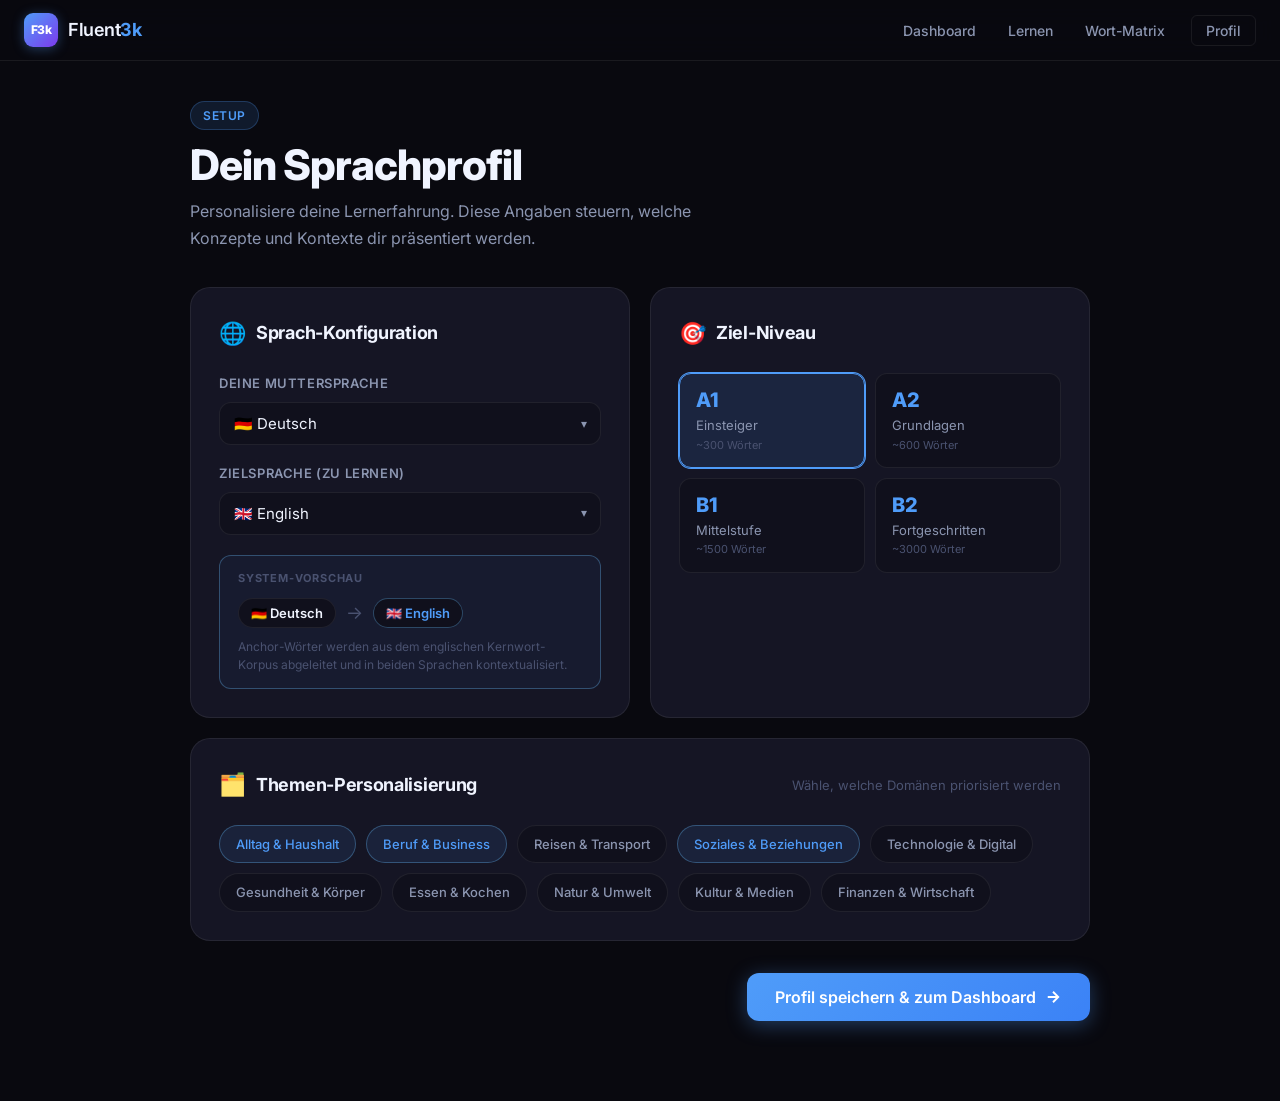
==== commit 8f60b6cc: "Create index.html" ====
--- a/index.html
+++ b/index.html
@@ -1,437 +1,421 @@
-<!DOCTYPE html PUBLIC "-//W3C//DTD HTML 4.01//EN" "http://www.w3.org/TR/html4/strict.dtd">
-<html>
+<!DOCTYPE html>
+<html lang="de">
 <head>
-  <meta http-equiv="Content-Type" content="text/html; charset=utf-8">
-  <meta http-equiv="Content-Style-Type" content="text/css">
-  <title></title>
-  <meta name="Generator" content="Cocoa HTML Writer">
-  <meta name="CocoaVersion" content="2775.1">
-  <style type="text/css">
-    p.p1 {margin: 0.0px 0.0px 0.0px 0.0px; font: 12.0px Helvetica}
-    p.p2 {margin: 0.0px 0.0px 0.0px 0.0px; font: 12.0px Helvetica; min-height: 14.0px}
-  </style>
+  <meta charset="UTF-8" />
+  <meta name="viewport" content="width=device-width, initial-scale=1.0" />
+  <meta name="description" content="Fluent3k – Lerne 3.000 Kernwörter, die 90 % der Alltagskommunikation abdecken. Spaced Repetition, Personalisierung und messbarer Fortschritt von A1 bis B2." />
+  <title>Fluent3k – 3000 Wörter. Echte Sprachkompetenz.</title>
+  <link rel="preconnect" href="https://fonts.googleapis.com" />
+  <link rel="preconnect" href="https://fonts.gstatic.com" crossorigin />
+  <link href="https://fonts.googleapis.com/css2?family=Inter:wght@300;400;500;600;700;800&display=swap" rel="stylesheet" />
+  <link rel="stylesheet" href="style.css" />
 </head>
 <body>
-<p class="p1">&lt;!DOCTYPE html&gt;</p>
-<p class="p1">&lt;html lang="de"&gt;</p>
-<p class="p1">&lt;head&gt;</p>
-<p class="p1"><span class="Apple-converted-space">  </span>&lt;meta charset="UTF-8" /&gt;</p>
-<p class="p1"><span class="Apple-converted-space">  </span>&lt;meta name="viewport" content="width=device-width, initial-scale=1.0" /&gt;</p>
-<p class="p1"><span class="Apple-converted-space">  </span>&lt;meta name="description" content="Fluent3k – Lerne 3.000 Kernwörter, die 90 % der Alltagskommunikation abdecken. Spaced Repetition, Personalisierung und messbarer Fortschritt von A1 bis B2." /&gt;</p>
-<p class="p1"><span class="Apple-converted-space">  </span>&lt;title&gt;Fluent3k – 3000 Wörter. Echte Sprachkompetenz.&lt;/title&gt;</p>
-<p class="p1"><span class="Apple-converted-space">  </span>&lt;link rel="preconnect" href="https://fonts.googleapis.com" /&gt;</p>
-<p class="p1"><span class="Apple-converted-space">  </span>&lt;link rel="preconnect" href="https://fonts.gstatic.com" crossorigin /&gt;</p>
-<p class="p1"><span class="Apple-converted-space">  </span>&lt;link href="https://fonts.googleapis.com/css2?family=Inter:wght@300;400;500;600;700;800&amp;display=swap" rel="stylesheet" /&gt;</p>
-<p class="p1"><span class="Apple-converted-space">  </span>&lt;link rel="stylesheet" href="style.css" /&gt;</p>
-<p class="p1">&lt;/head&gt;</p>
-<p class="p1">&lt;body&gt;</p>
-<p class="p2"><br></p>
-<p class="p1"><span class="Apple-converted-space">  </span>&lt;!-- ===== NAV ===== --&gt;</p>
-<p class="p1"><span class="Apple-converted-space">  </span>&lt;nav class="navbar" id="main-navbar"&gt;</p>
-<p class="p1"><span class="Apple-converted-space">    </span>&lt;div class="nav-inner"&gt;</p>
-<p class="p1"><span class="Apple-converted-space">      </span>&lt;a class="nav-logo" href="#" onclick="navigate('dashboard'); return false;"&gt;</p>
-<p class="p1"><span class="Apple-converted-space">        </span>&lt;span class="logo-mark"&gt;F3k&lt;/span&gt;</p>
-<p class="p1"><span class="Apple-converted-space">        </span>&lt;span class="logo-text"&gt;Fluent&lt;strong&gt;3k&lt;/strong&gt;&lt;/span&gt;</p>
-<p class="p1"><span class="Apple-converted-space">      </span>&lt;/a&gt;</p>
-<p class="p1"><span class="Apple-converted-space">      </span>&lt;div class="nav-links" id="nav-links"&gt;</p>
-<p class="p1"><span class="Apple-converted-space">        </span>&lt;button class="nav-btn" data-view="dashboard" onclick="navigate('dashboard')"&gt;Dashboard&lt;/button&gt;</p>
-<p class="p1"><span class="Apple-converted-space">        </span>&lt;button class="nav-btn" data-view="study" <span class="Apple-converted-space">    </span>onclick="navigate('study')"&gt;Lernen&lt;/button&gt;</p>
-<p class="p1"><span class="Apple-converted-space">        </span>&lt;button class="nav-btn" data-view="library" <span class="Apple-converted-space">  </span>onclick="navigate('library')"&gt;Wort-Matrix&lt;/button&gt;</p>
-<p class="p1"><span class="Apple-converted-space">        </span>&lt;button class="nav-btn nav-profile-btn" data-view="onboarding" onclick="navigate('onboarding')"&gt;Profil&lt;/button&gt;</p>
-<p class="p1"><span class="Apple-converted-space">      </span>&lt;/div&gt;</p>
-<p class="p1"><span class="Apple-converted-space">      </span>&lt;button class="hamburger" id="hamburger" onclick="toggleMenu()" aria-label="Menü öffnen"&gt;</p>
-<p class="p1"><span class="Apple-converted-space">        </span>&lt;span&gt;&lt;/span&gt;&lt;span&gt;&lt;/span&gt;&lt;span&gt;&lt;/span&gt;</p>
-<p class="p1"><span class="Apple-converted-space">      </span>&lt;/button&gt;</p>
-<p class="p1"><span class="Apple-converted-space">    </span>&lt;/div&gt;</p>
-<p class="p1"><span class="Apple-converted-space">  </span>&lt;/nav&gt;</p>
-<p class="p2"><br></p>
-<p class="p1"><span class="Apple-converted-space">  </span>&lt;!-- ===== VIEWS CONTAINER ===== --&gt;</p>
-<p class="p1"><span class="Apple-converted-space">  </span>&lt;main class="app-main"&gt;</p>
-<p class="p2"><br></p>
-<p class="p1"><span class="Apple-converted-space">    </span>&lt;!-- ============================</p>
-<p class="p1"><span class="Apple-converted-space">         </span>VIEW: ONBOARDING / PROFIL</p>
-<p class="p1"><span class="Apple-converted-space">         </span>============================ --&gt;</p>
-<p class="p1"><span class="Apple-converted-space">    </span>&lt;section class="view" id="view-onboarding"&gt;</p>
-<p class="p1"><span class="Apple-converted-space">      </span>&lt;div class="onboarding-wrapper"&gt;</p>
-<p class="p1"><span class="Apple-converted-space">        </span>&lt;div class="onboarding-header"&gt;</p>
-<p class="p1"><span class="Apple-converted-space">          </span>&lt;div class="badge-pill"&gt;Setup&lt;/div&gt;</p>
-<p class="p1"><span class="Apple-converted-space">          </span>&lt;h1&gt;Dein Sprachprofil&lt;/h1&gt;</p>
-<p class="p1"><span class="Apple-converted-space">          </span>&lt;p class="subtitle"&gt;Personalisiere deine Lernerfahrung. Diese Angaben steuern, welche Konzepte und Kontexte dir präsentiert werden.&lt;/p&gt;</p>
-<p class="p1"><span class="Apple-converted-space">        </span>&lt;/div&gt;</p>
-<p class="p2"><br></p>
-<p class="p1"><span class="Apple-converted-space">        </span>&lt;div class="onboarding-grid"&gt;</p>
-<p class="p2"><br></p>
-<p class="p1"><span class="Apple-converted-space">          </span>&lt;!-- Sprachen --&gt;</p>
-<p class="p1"><span class="Apple-converted-space">          </span>&lt;div class="card card-section"&gt;</p>
-<p class="p1"><span class="Apple-converted-space">            </span>&lt;div class="card-header"&gt;</p>
-<p class="p1"><span class="Apple-converted-space">              </span>&lt;span class="card-icon"&gt;🌐&lt;/span&gt;</p>
-<p class="p1"><span class="Apple-converted-space">              </span>&lt;h2&gt;Sprach-Konfiguration&lt;/h2&gt;</p>
-<p class="p1"><span class="Apple-converted-space">            </span>&lt;/div&gt;</p>
-<p class="p1"><span class="Apple-converted-space">            </span>&lt;div class="form-group"&gt;</p>
-<p class="p1"><span class="Apple-converted-space">              </span>&lt;label for="native-lang"&gt;Deine Muttersprache&lt;/label&gt;</p>
-<p class="p1"><span class="Apple-converted-space">              </span>&lt;div class="select-wrapper"&gt;</p>
-<p class="p1"><span class="Apple-converted-space">                </span>&lt;select id="native-lang" onchange="updateLanguagePreview()"&gt;</p>
-<p class="p1"><span class="Apple-converted-space">                  </span>&lt;option value="de"&gt;🇩🇪 Deutsch&lt;/option&gt;</p>
-<p class="p1"><span class="Apple-converted-space">                  </span>&lt;option value="en"&gt;🇬🇧 English&lt;/option&gt;</p>
-<p class="p1"><span class="Apple-converted-space">                  </span>&lt;option value="fr"&gt;🇫🇷 Français&lt;/option&gt;</p>
-<p class="p1"><span class="Apple-converted-space">                  </span>&lt;option value="es"&gt;🇪🇸 Español&lt;/option&gt;</p>
-<p class="p1"><span class="Apple-converted-space">                  </span>&lt;option value="it"&gt;🇮🇹 Italiano&lt;/option&gt;</p>
-<p class="p1"><span class="Apple-converted-space">                  </span>&lt;option value="pt"&gt;🇵🇹 Português&lt;/option&gt;</p>
-<p class="p1"><span class="Apple-converted-space">                  </span>&lt;option value="nl"&gt;🇳🇱 Nederlands&lt;/option&gt;</p>
-<p class="p1"><span class="Apple-converted-space">                  </span>&lt;option value="pl"&gt;🇵🇱 Polski&lt;/option&gt;</p>
-<p class="p1"><span class="Apple-converted-space">                  </span>&lt;option value="cs"&gt;🇨🇿 Čeština&lt;/option&gt;</p>
-<p class="p1"><span class="Apple-converted-space">                  </span>&lt;option value="sk"&gt;🇸🇰 Slovenčina&lt;/option&gt;</p>
-<p class="p1"><span class="Apple-converted-space">                  </span>&lt;option value="hu"&gt;🇭🇺 Magyar&lt;/option&gt;</p>
-<p class="p1"><span class="Apple-converted-space">                  </span>&lt;option value="ro"&gt;🇷🇴 Română&lt;/option&gt;</p>
-<p class="p1"><span class="Apple-converted-space">                  </span>&lt;option value="sv"&gt;🇸🇪 Svenska&lt;/option&gt;</p>
-<p class="p1"><span class="Apple-converted-space">                  </span>&lt;option value="no"&gt;🇳🇴 Norsk&lt;/option&gt;</p>
-<p class="p1"><span class="Apple-converted-space">                  </span>&lt;option value="da"&gt;🇩🇰 Dansk&lt;/option&gt;</p>
-<p class="p1"><span class="Apple-converted-space">                  </span>&lt;option value="fi"&gt;🇫🇮 Suomi&lt;/option&gt;</p>
-<p class="p1"><span class="Apple-converted-space">                  </span>&lt;option value="el"&gt;🇬🇷 Ελληνικά&lt;/option&gt;</p>
-<p class="p1"><span class="Apple-converted-space">                  </span>&lt;option value="bg"&gt;🇧🇬 Български&lt;/option&gt;</p>
-<p class="p1"><span class="Apple-converted-space">                  </span>&lt;option value="hr"&gt;🇭🇷 Hrvatski&lt;/option&gt;</p>
-<p class="p1"><span class="Apple-converted-space">                  </span>&lt;option value="sl"&gt;🇸🇮 Slovenščina&lt;/option&gt;</p>
-<p class="p1"><span class="Apple-converted-space">                  </span>&lt;option value="lt"&gt;🇱🇹 Lietuvių&lt;/option&gt;</p>
-<p class="p1"><span class="Apple-converted-space">                  </span>&lt;option value="lv"&gt;🇱🇻 Latviešu&lt;/option&gt;</p>
-<p class="p1"><span class="Apple-converted-space">                  </span>&lt;option value="et"&gt;🇪🇪 Eesti&lt;/option&gt;</p>
-<p class="p1"><span class="Apple-converted-space">                  </span>&lt;option value="uk"&gt;🇺🇦 Українська&lt;/option&gt;</p>
-<p class="p1"><span class="Apple-converted-space">                  </span>&lt;option value="ru"&gt;🇷🇺 Русский&lt;/option&gt;</p>
-<p class="p1"><span class="Apple-converted-space">                </span>&lt;/select&gt;</p>
-<p class="p1"><span class="Apple-converted-space">              </span>&lt;/div&gt;</p>
-<p class="p1"><span class="Apple-converted-space">            </span>&lt;/div&gt;</p>
-<p class="p1"><span class="Apple-converted-space">            </span>&lt;div class="form-group"&gt;</p>
-<p class="p1"><span class="Apple-converted-space">              </span>&lt;label for="target-lang"&gt;Zielsprache (zu lernen)&lt;/label&gt;</p>
-<p class="p1"><span class="Apple-converted-space">              </span>&lt;div class="select-wrapper"&gt;</p>
-<p class="p1"><span class="Apple-converted-space">                </span>&lt;select id="target-lang" onchange="updateLanguagePreview()"&gt;</p>
-<p class="p1"><span class="Apple-converted-space">                  </span>&lt;option value="en"&gt;🇬🇧 English&lt;/option&gt;</p>
-<p class="p1"><span class="Apple-converted-space">                  </span>&lt;option value="fr"&gt;🇫🇷 Français&lt;/option&gt;</p>
-<p class="p1"><span class="Apple-converted-space">                  </span>&lt;option value="es"&gt;🇪🇸 Español&lt;/option&gt;</p>
-<p class="p1"><span class="Apple-converted-space">                  </span>&lt;option value="it"&gt;🇮🇹 Italiano&lt;/option&gt;</p>
-<p class="p1"><span class="Apple-converted-space">                  </span>&lt;option value="pt"&gt;🇵🇹 Português&lt;/option&gt;</p>
-<p class="p1"><span class="Apple-converted-space">                  </span>&lt;option value="nl"&gt;🇳🇱 Nederlands&lt;/option&gt;</p>
-<p class="p1"><span class="Apple-converted-space">                  </span>&lt;option value="pl"&gt;🇵🇱 Polski&lt;/option&gt;</p>
-<p class="p1"><span class="Apple-converted-space">                  </span>&lt;option value="de"&gt;🇩🇪 Deutsch&lt;/option&gt;</p>
-<p class="p1"><span class="Apple-converted-space">                  </span>&lt;option value="cs"&gt;🇨🇿 Čeština&lt;/option&gt;</p>
-<p class="p1"><span class="Apple-converted-space">                  </span>&lt;option value="sk"&gt;🇸🇰 Slovenčina&lt;/option&gt;</p>
-<p class="p1"><span class="Apple-converted-space">                  </span>&lt;option value="hu"&gt;🇭🇺 Magyar&lt;/option&gt;</p>
-<p class="p1"><span class="Apple-converted-space">                  </span>&lt;option value="ro"&gt;🇷🇴 Română&lt;/option&gt;</p>
-<p class="p1"><span class="Apple-converted-space">                  </span>&lt;option value="sv"&gt;🇸🇪 Svenska&lt;/option&gt;</p>
-<p class="p1"><span class="Apple-converted-space">                  </span>&lt;option value="no"&gt;🇳🇴 Norsk&lt;/option&gt;</p>
-<p class="p1"><span class="Apple-converted-space">                  </span>&lt;option value="da"&gt;🇩🇰 Dansk&lt;/option&gt;</p>
-<p class="p1"><span class="Apple-converted-space">                  </span>&lt;option value="fi"&gt;🇫🇮 Suomi&lt;/option&gt;</p>
-<p class="p1"><span class="Apple-converted-space">                  </span>&lt;option value="el"&gt;🇬🇷 Ελληνικά&lt;/option&gt;</p>
-<p class="p1"><span class="Apple-converted-space">                  </span>&lt;option value="bg"&gt;🇧🇬 Български&lt;/option&gt;</p>
-<p class="p1"><span class="Apple-converted-space">                  </span>&lt;option value="hr"&gt;🇭🇷 Hrvatski&lt;/option&gt;</p>
-<p class="p1"><span class="Apple-converted-space">                  </span>&lt;option value="sl"&gt;🇸🇮 Slovenščina&lt;/option&gt;</p>
-<p class="p1"><span class="Apple-converted-space">                  </span>&lt;option value="lt"&gt;🇱🇹 Lietuvių&lt;/option&gt;</p>
-<p class="p1"><span class="Apple-converted-space">                  </span>&lt;option value="lv"&gt;🇱🇻 Latviešu&lt;/option&gt;</p>
-<p class="p1"><span class="Apple-converted-space">                  </span>&lt;option value="et"&gt;🇪🇪 Eesti&lt;/option&gt;</p>
-<p class="p1"><span class="Apple-converted-space">                  </span>&lt;option value="uk"&gt;🇺🇦 Українська&lt;/option&gt;</p>
-<p class="p1"><span class="Apple-converted-space">                  </span>&lt;option value="ru"&gt;🇷🇺 Русский&lt;/option&gt;</p>
-<p class="p1"><span class="Apple-converted-space">                </span>&lt;/select&gt;</p>
-<p class="p1"><span class="Apple-converted-space">              </span>&lt;/div&gt;</p>
-<p class="p1"><span class="Apple-converted-space">            </span>&lt;/div&gt;</p>
-<p class="p1"><span class="Apple-converted-space">            </span>&lt;div class="lang-preview" id="lang-preview"&gt;</p>
-<p class="p1"><span class="Apple-converted-space">              </span>&lt;div class="lang-preview-label"&gt;System-Vorschau&lt;/div&gt;</p>
-<p class="p1"><span class="Apple-converted-space">              </span>&lt;div class="lang-preview-pair"&gt;</p>
-<p class="p1"><span class="Apple-converted-space">                </span>&lt;span id="preview-native" class="lang-tag"&gt;🇩🇪 Deutsch&lt;/span&gt;</p>
-<p class="p1"><span class="Apple-converted-space">                </span>&lt;span class="lang-arrow"&gt;→&lt;/span&gt;</p>
-<p class="p1"><span class="Apple-converted-space">                </span>&lt;span id="preview-target" class="lang-tag accent"&gt;🇬🇧 English&lt;/span&gt;</p>
-<p class="p1"><span class="Apple-converted-space">              </span>&lt;/div&gt;</p>
-<p class="p1"><span class="Apple-converted-space">              </span>&lt;div class="lang-preview-hint"&gt;Anchor-Wörter werden aus dem englischen Kernwort-Korpus abgeleitet und in beiden Sprachen kontextualisiert.&lt;/div&gt;</p>
-<p class="p1"><span class="Apple-converted-space">            </span>&lt;/div&gt;</p>
-<p class="p1"><span class="Apple-converted-space">          </span>&lt;/div&gt;</p>
-<p class="p2"><br></p>
-<p class="p1"><span class="Apple-converted-space">          </span>&lt;!-- Ziel-Niveau --&gt;</p>
-<p class="p1"><span class="Apple-converted-space">          </span>&lt;div class="card card-section"&gt;</p>
-<p class="p1"><span class="Apple-converted-space">            </span>&lt;div class="card-header"&gt;</p>
-<p class="p1"><span class="Apple-converted-space">              </span>&lt;span class="card-icon"&gt;🎯&lt;/span&gt;</p>
-<p class="p1"><span class="Apple-converted-space">              </span>&lt;h2&gt;Ziel-Niveau&lt;/h2&gt;</p>
-<p class="p1"><span class="Apple-converted-space">            </span>&lt;/div&gt;</p>
-<p class="p1"><span class="Apple-converted-space">            </span>&lt;div class="level-selector" id="level-selector"&gt;</p>
-<p class="p1"><span class="Apple-converted-space">              </span>&lt;button class="level-btn active" data-level="A1" onclick="selectLevel('A1')"&gt;</p>
-<p class="p1"><span class="Apple-converted-space">                </span>&lt;span class="level-code"&gt;A1&lt;/span&gt;</p>
-<p class="p1"><span class="Apple-converted-space">                </span>&lt;span class="level-desc"&gt;Einsteiger&lt;br&gt;&lt;small&gt;~300 Wörter&lt;/small&gt;&lt;/span&gt;</p>
-<p class="p1"><span class="Apple-converted-space">              </span>&lt;/button&gt;</p>
-<p class="p1"><span class="Apple-converted-space">              </span>&lt;button class="level-btn" data-level="A2" onclick="selectLevel('A2')"&gt;</p>
-<p class="p1"><span class="Apple-converted-space">                </span>&lt;span class="level-code"&gt;A2&lt;/span&gt;</p>
-<p class="p1"><span class="Apple-converted-space">                </span>&lt;span class="level-desc"&gt;Grundlagen&lt;br&gt;&lt;small&gt;~600 Wörter&lt;/small&gt;&lt;/span&gt;</p>
-<p class="p1"><span class="Apple-converted-space">              </span>&lt;/button&gt;</p>
-<p class="p1"><span class="Apple-converted-space">              </span>&lt;button class="level-btn" data-level="B1" onclick="selectLevel('B1')"&gt;</p>
-<p class="p1"><span class="Apple-converted-space">                </span>&lt;span class="level-code"&gt;B1&lt;/span&gt;</p>
-<p class="p1"><span class="Apple-converted-space">                </span>&lt;span class="level-desc"&gt;Mittelstufe&lt;br&gt;&lt;small&gt;~1500 Wörter&lt;/small&gt;&lt;/span&gt;</p>
-<p class="p1"><span class="Apple-converted-space">              </span>&lt;/button&gt;</p>
-<p class="p1"><span class="Apple-converted-space">              </span>&lt;button class="level-btn" data-level="B2" onclick="selectLevel('B2')"&gt;</p>
-<p class="p1"><span class="Apple-converted-space">                </span>&lt;span class="level-code"&gt;B2&lt;/span&gt;</p>
-<p class="p1"><span class="Apple-converted-space">                </span>&lt;span class="level-desc"&gt;Fortgeschritten&lt;br&gt;&lt;small&gt;~3000 Wörter&lt;/small&gt;&lt;/span&gt;</p>
-<p class="p1"><span class="Apple-converted-space">              </span>&lt;/button&gt;</p>
-<p class="p1"><span class="Apple-converted-space">            </span>&lt;/div&gt;</p>
-<p class="p1"><span class="Apple-converted-space">          </span>&lt;/div&gt;</p>
-<p class="p2"><br></p>
-<p class="p1"><span class="Apple-converted-space">          </span>&lt;!-- Themen-Personalisierung --&gt;</p>
-<p class="p1"><span class="Apple-converted-space">          </span>&lt;div class="card card-section card-full"&gt;</p>
-<p class="p1"><span class="Apple-converted-space">            </span>&lt;div class="card-header"&gt;</p>
-<p class="p1"><span class="Apple-converted-space">              </span>&lt;span class="card-icon"&gt;🗂️&lt;/span&gt;</p>
-<p class="p1"><span class="Apple-converted-space">              </span>&lt;h2&gt;Themen-Personalisierung&lt;/h2&gt;</p>
-<p class="p1"><span class="Apple-converted-space">              </span>&lt;span class="card-hint"&gt;Wähle, welche Domänen priorisiert werden&lt;/span&gt;</p>
-<p class="p1"><span class="Apple-converted-space">            </span>&lt;/div&gt;</p>
-<p class="p1"><span class="Apple-converted-space">            </span>&lt;div class="topic-grid" id="topic-grid"&gt;</p>
-<p class="p1"><span class="Apple-converted-space">              </span>&lt;label class="topic-chip active"&gt;&lt;input type="checkbox" checked value="daily" /&gt; Alltag &amp; Haushalt&lt;/label&gt;</p>
-<p class="p1"><span class="Apple-converted-space">              </span>&lt;label class="topic-chip active"&gt;&lt;input type="checkbox" checked value="work" /&gt; Beruf &amp; Business&lt;/label&gt;</p>
-<p class="p1"><span class="Apple-converted-space">              </span>&lt;label class="topic-chip"&gt;&lt;input type="checkbox" value="travel" /&gt; Reisen &amp; Transport&lt;/label&gt;</p>
-<p class="p1"><span class="Apple-converted-space">              </span>&lt;label class="topic-chip active"&gt;&lt;input type="checkbox" checked value="social" /&gt; Soziales &amp; Beziehungen&lt;/label&gt;</p>
-<p class="p1"><span class="Apple-converted-space">              </span>&lt;label class="topic-chip"&gt;&lt;input type="checkbox" value="tech" /&gt; Technologie &amp; Digital&lt;/label&gt;</p>
-<p class="p1"><span class="Apple-converted-space">              </span>&lt;label class="topic-chip"&gt;&lt;input type="checkbox" value="health" /&gt; Gesundheit &amp; Körper&lt;/label&gt;</p>
-<p class="p1"><span class="Apple-converted-space">              </span>&lt;label class="topic-chip"&gt;&lt;input type="checkbox" value="food" /&gt; Essen &amp; Kochen&lt;/label&gt;</p>
-<p class="p1"><span class="Apple-converted-space">              </span>&lt;label class="topic-chip"&gt;&lt;input type="checkbox" value="nature" /&gt; Natur &amp; Umwelt&lt;/label&gt;</p>
-<p class="p1"><span class="Apple-converted-space">              </span>&lt;label class="topic-chip"&gt;&lt;input type="checkbox" value="culture" /&gt; Kultur &amp; Medien&lt;/label&gt;</p>
-<p class="p1"><span class="Apple-converted-space">              </span>&lt;label class="topic-chip"&gt;&lt;input type="checkbox" value="finance" /&gt; Finanzen &amp; Wirtschaft&lt;/label&gt;</p>
-<p class="p1"><span class="Apple-converted-space">            </span>&lt;/div&gt;</p>
-<p class="p1"><span class="Apple-converted-space">          </span>&lt;/div&gt;</p>
-<p class="p2"><br></p>
-<p class="p1"><span class="Apple-converted-space">        </span>&lt;/div&gt;</p>
-<p class="p2"><br></p>
-<p class="p1"><span class="Apple-converted-space">        </span>&lt;div class="onboarding-actions"&gt;</p>
-<p class="p1"><span class="Apple-converted-space">          </span>&lt;button class="btn btn-primary btn-large" onclick="saveProfile()"&gt;</p>
-<p class="p1"><span class="Apple-converted-space">            </span>Profil speichern &amp;amp; zum Dashboard</p>
-<p class="p1"><span class="Apple-converted-space">            </span>&lt;svg width="18" height="18" viewBox="0 0 24 24" fill="none" stroke="currentColor" stroke-width="2.5"&gt;&lt;path d="M5 12h14M12 5l7 7-7 7"/&gt;&lt;/svg&gt;</p>
-<p class="p1"><span class="Apple-converted-space">          </span>&lt;/button&gt;</p>
-<p class="p1"><span class="Apple-converted-space">        </span>&lt;/div&gt;</p>
-<p class="p1"><span class="Apple-converted-space">      </span>&lt;/div&gt;</p>
-<p class="p1"><span class="Apple-converted-space">    </span>&lt;/section&gt;</p>
-<p class="p2"><br></p>
-<p class="p1"><span class="Apple-converted-space">    </span>&lt;!-- ============================</p>
-<p class="p1"><span class="Apple-converted-space">         </span>VIEW: DASHBOARD</p>
-<p class="p1"><span class="Apple-converted-space">         </span>============================ --&gt;</p>
-<p class="p1"><span class="Apple-converted-space">    </span>&lt;section class="view hidden" id="view-dashboard"&gt;</p>
-<p class="p1"><span class="Apple-converted-space">      </span>&lt;div class="dashboard-wrapper"&gt;</p>
-<p class="p2"><br></p>
-<p class="p1"><span class="Apple-converted-space">        </span>&lt;!-- Hero Stats --&gt;</p>
-<p class="p1"><span class="Apple-converted-space">        </span>&lt;div class="dash-hero"&gt;</p>
-<p class="p1"><span class="Apple-converted-space">          </span>&lt;div class="dash-hero-text"&gt;</p>
-<p class="p1"><span class="Apple-converted-space">            </span>&lt;p class="dash-greeting" id="dash-greeting"&gt;Guten Tag&lt;/p&gt;</p>
-<p class="p1"><span class="Apple-converted-space">            </span>&lt;h1 id="dash-headline"&gt;Bereit für heute?&lt;/h1&gt;</p>
-<p class="p1"><span class="Apple-converted-space">            </span>&lt;p class="dash-sub"&gt;Deine nächste Session hält &lt;strong id="due-count"&gt;8&lt;/strong&gt; fällige Wörter bereit.&lt;/p&gt;</p>
-<p class="p1"><span class="Apple-converted-space">          </span>&lt;/div&gt;</p>
-<p class="p1"><span class="Apple-converted-space">          </span>&lt;button class="btn btn-primary btn-large pulse-btn" onclick="navigate('study')" id="start-session-btn"&gt;</p>
-<p class="p1"><span class="Apple-converted-space">            </span>&lt;svg width="20" height="20" viewBox="0 0 24 24" fill="none" stroke="currentColor" stroke-width="2.5"&gt;&lt;polygon points="5 3 19 12 5 21 5 3"/&gt;&lt;/svg&gt;</p>
-<p class="p1"><span class="Apple-converted-space">            </span>Heutige Spaced-Repetition-Session starten</p>
-<p class="p1"><span class="Apple-converted-space">          </span>&lt;/button&gt;</p>
-<p class="p1"><span class="Apple-converted-space">        </span>&lt;/div&gt;</p>
-<p class="p2"><br></p>
-<p class="p1"><span class="Apple-converted-space">        </span>&lt;!-- Progress Ring + Stats Row --&gt;</p>
-<p class="p1"><span class="Apple-converted-space">        </span>&lt;div class="stats-row"&gt;</p>
-<p class="p1"><span class="Apple-converted-space">          </span>&lt;div class="card stat-card progress-card"&gt;</p>
-<p class="p1"><span class="Apple-converted-space">            </span>&lt;div class="ring-wrapper"&gt;</p>
-<p class="p1"><span class="Apple-converted-space">              </span>&lt;svg class="progress-ring" viewBox="0 0 120 120" id="progress-ring-svg"&gt;</p>
-<p class="p1"><span class="Apple-converted-space">                </span>&lt;circle class="ring-bg" cx="60" cy="60" r="52"/&gt;</p>
-<p class="p1"><span class="Apple-converted-space">                </span>&lt;circle class="ring-fill" cx="60" cy="60" r="52" id="ring-fill-circle"/&gt;</p>
-<p class="p1"><span class="Apple-converted-space">              </span>&lt;/svg&gt;</p>
-<p class="p1"><span class="Apple-converted-space">              </span>&lt;div class="ring-label"&gt;</p>
-<p class="p1"><span class="Apple-converted-space">                </span>&lt;span class="ring-count" id="ring-count"&gt;150&lt;/span&gt;</p>
-<p class="p1"><span class="Apple-converted-space">                </span>&lt;span class="ring-total"&gt;/ 3000&lt;/span&gt;</p>
-<p class="p1"><span class="Apple-converted-space">              </span>&lt;/div&gt;</p>
-<p class="p1"><span class="Apple-converted-space">            </span>&lt;/div&gt;</p>
-<p class="p1"><span class="Apple-converted-space">            </span>&lt;div class="stat-card-info"&gt;</p>
-<p class="p1"><span class="Apple-converted-space">              </span>&lt;div class="stat-label"&gt;Konzepte gemeistert&lt;/div&gt;</p>
-<p class="p1"><span class="Apple-converted-space">              </span>&lt;div class="stat-level-badge" id="stat-level-badge"&gt;Niveau: A1&lt;/div&gt;</p>
-<p class="p1"><span class="Apple-converted-space">              </span>&lt;div class="stat-sub"&gt;Noch &lt;span id="remaining-count"&gt;2850&lt;/span&gt; bis B2&lt;/div&gt;</p>
-<p class="p1"><span class="Apple-converted-space">            </span>&lt;/div&gt;</p>
-<p class="p1"><span class="Apple-converted-space">          </span>&lt;/div&gt;</p>
-<p class="p2"><br></p>
-<p class="p1"><span class="Apple-converted-space">          </span>&lt;div class="card stat-card"&gt;</p>
-<p class="p1"><span class="Apple-converted-space">            </span>&lt;div class="stat-icon"&gt;🔥&lt;/div&gt;</p>
-<p class="p1"><span class="Apple-converted-space">            </span>&lt;div class="stat-value" id="streak-count"&gt;7&lt;/div&gt;</p>
-<p class="p1"><span class="Apple-converted-space">            </span>&lt;div class="stat-label"&gt;Tage in Folge&lt;/div&gt;</p>
-<p class="p1"><span class="Apple-converted-space">            </span>&lt;div class="stat-sub"&gt;Streak aktiv&lt;/div&gt;</p>
-<p class="p1"><span class="Apple-converted-space">          </span>&lt;/div&gt;</p>
-<p class="p2"><br></p>
-<p class="p1"><span class="Apple-converted-space">          </span>&lt;div class="card stat-card"&gt;</p>
-<p class="p1"><span class="Apple-converted-space">            </span>&lt;div class="stat-icon"&gt;⚡&lt;/div&gt;</p>
-<p class="p1"><span class="Apple-converted-space">            </span>&lt;div class="stat-value" id="accuracy-count"&gt;84%&lt;/div&gt;</p>
-<p class="p1"><span class="Apple-converted-space">            </span>&lt;div class="stat-label"&gt;Genauigkeit&lt;/div&gt;</p>
-<p class="p1"><span class="Apple-converted-space">            </span>&lt;div class="stat-sub"&gt;letzte 7 Tage&lt;/div&gt;</p>
-<p class="p1"><span class="Apple-converted-space">          </span>&lt;/div&gt;</p>
-<p class="p2"><br></p>
-<p class="p1"><span class="Apple-converted-space">          </span>&lt;div class="card stat-card"&gt;</p>
-<p class="p1"><span class="Apple-converted-space">            </span>&lt;div class="stat-icon"&gt;📅&lt;/div&gt;</p>
-<p class="p1"><span class="Apple-converted-space">            </span>&lt;div class="stat-value" id="today-count"&gt;0&lt;/div&gt;</p>
-<p class="p1"><span class="Apple-converted-space">            </span>&lt;div class="stat-label"&gt;Heute gelernt&lt;/div&gt;</p>
-<p class="p1"><span class="Apple-converted-space">            </span>&lt;div class="stat-sub"&gt;Wörter&lt;/div&gt;</p>
-<p class="p1"><span class="Apple-converted-space">          </span>&lt;/div&gt;</p>
-<p class="p1"><span class="Apple-converted-space">        </span>&lt;/div&gt;</p>
-<p class="p2"><br></p>
-<p class="p1"><span class="Apple-converted-space">        </span>&lt;!-- Fortschrittsbalken nach Level --&gt;</p>
-<p class="p1"><span class="Apple-converted-space">        </span>&lt;div class="card level-progress-card"&gt;</p>
-<p class="p1"><span class="Apple-converted-space">          </span>&lt;h2&gt;Fortschritt nach Niveau&lt;/h2&gt;</p>
-<p class="p1"><span class="Apple-converted-space">          </span>&lt;div class="level-bars" id="level-bars"&gt;</p>
-<p class="p1"><span class="Apple-converted-space">            </span>&lt;!-- Dynamisch befüllt --&gt;</p>
-<p class="p1"><span class="Apple-converted-space">          </span>&lt;/div&gt;</p>
-<p class="p1"><span class="Apple-converted-space">        </span>&lt;/div&gt;</p>
-<p class="p2"><br></p>
-<p class="p1"><span class="Apple-converted-space">        </span>&lt;!-- Wochenaktivität --&gt;</p>
-<p class="p1"><span class="Apple-converted-space">        </span>&lt;div class="card week-card"&gt;</p>
-<p class="p1"><span class="Apple-converted-space">          </span>&lt;h2&gt;Wochenaktivität&lt;/h2&gt;</p>
-<p class="p1"><span class="Apple-converted-space">          </span>&lt;div class="week-chart" id="week-chart"&gt;</p>
-<p class="p1"><span class="Apple-converted-space">            </span>&lt;!-- Dynamisch befüllt --&gt;</p>
-<p class="p1"><span class="Apple-converted-space">          </span>&lt;/div&gt;</p>
-<p class="p1"><span class="Apple-converted-space">        </span>&lt;/div&gt;</p>
-<p class="p2"><br></p>
-<p class="p1"><span class="Apple-converted-space">      </span>&lt;/div&gt;</p>
-<p class="p1"><span class="Apple-converted-space">    </span>&lt;/section&gt;</p>
-<p class="p2"><br></p>
-<p class="p1"><span class="Apple-converted-space">    </span>&lt;!-- ============================</p>
-<p class="p1"><span class="Apple-converted-space">         </span>VIEW: STUDY (Lern-Session)</p>
-<p class="p1"><span class="Apple-converted-space">         </span>============================ --&gt;</p>
-<p class="p1"><span class="Apple-converted-space">    </span>&lt;section class="view hidden" id="view-study"&gt;</p>
-<p class="p1"><span class="Apple-converted-space">      </span>&lt;div class="study-wrapper"&gt;</p>
-<p class="p2"><br></p>
-<p class="p1"><span class="Apple-converted-space">        </span>&lt;!-- Session Header --&gt;</p>
-<p class="p1"><span class="Apple-converted-space">        </span>&lt;div class="session-header"&gt;</p>
-<p class="p1"><span class="Apple-converted-space">          </span>&lt;button class="btn btn-ghost" onclick="navigate('dashboard')"&gt;</p>
-<p class="p1"><span class="Apple-converted-space">            </span>&lt;svg width="16" height="16" viewBox="0 0 24 24" fill="none" stroke="currentColor" stroke-width="2.5"&gt;&lt;path d="M19 12H5M12 19l-7-7 7-7"/&gt;&lt;/svg&gt;</p>
-<p class="p1"><span class="Apple-converted-space">            </span>Dashboard</p>
-<p class="p1"><span class="Apple-converted-space">          </span>&lt;/button&gt;</p>
-<p class="p1"><span class="Apple-converted-space">          </span>&lt;div class="session-meta"&gt;</p>
-<p class="p1"><span class="Apple-converted-space">            </span>&lt;span class="session-label"&gt;Session&lt;/span&gt;</p>
-<p class="p1"><span class="Apple-converted-space">            </span>&lt;span class="session-progress-text" id="session-progress-text"&gt;1 / 8&lt;/span&gt;</p>
-<p class="p1"><span class="Apple-converted-space">          </span>&lt;/div&gt;</p>
-<p class="p1"><span class="Apple-converted-space">          </span>&lt;div class="session-lang-pair" id="session-lang-pair"&gt;DE → EN&lt;/div&gt;</p>
-<p class="p1"><span class="Apple-converted-space">        </span>&lt;/div&gt;</p>
-<p class="p2"><br></p>
-<p class="p1"><span class="Apple-converted-space">        </span>&lt;!-- Session-Fortschrittsbalken --&gt;</p>
-<p class="p1"><span class="Apple-converted-space">        </span>&lt;div class="session-bar-wrap"&gt;</p>
-<p class="p1"><span class="Apple-converted-space">          </span>&lt;div class="session-bar" id="session-bar"&gt;</p>
-<p class="p1"><span class="Apple-converted-space">            </span>&lt;div class="session-bar-fill" id="session-bar-fill" style="width: 0%"&gt;&lt;/div&gt;</p>
-<p class="p1"><span class="Apple-converted-space">          </span>&lt;/div&gt;</p>
-<p class="p1"><span class="Apple-converted-space">        </span>&lt;/div&gt;</p>
-<p class="p2"><br></p>
-<p class="p1"><span class="Apple-converted-space">        </span>&lt;!-- Karteikarte --&gt;</p>
-<p class="p1"><span class="Apple-converted-space">        </span>&lt;div class="card-scene" id="card-scene"&gt;</p>
-<p class="p1"><span class="Apple-converted-space">          </span>&lt;div class="flashcard" id="flashcard" onclick="flipCard()"&gt;</p>
-<p class="p1"><span class="Apple-converted-space">            </span>&lt;div class="flashcard-front"&gt;</p>
-<p class="p1"><span class="Apple-converted-space">              </span>&lt;div class="fc-level-badge" id="fc-level-badge"&gt;A1&lt;/div&gt;</p>
-<p class="p1"><span class="Apple-converted-space">              </span>&lt;div class="fc-topic-badge" id="fc-topic-badge"&gt;Alltag&lt;/div&gt;</p>
-<p class="p1"><span class="Apple-converted-space">              </span>&lt;div class="fc-word" id="fc-word"&gt;house&lt;/div&gt;</p>
-<p class="p1"><span class="Apple-converted-space">              </span>&lt;div class="fc-example" id="fc-example"&gt;"The &lt;em&gt;house&lt;/em&gt; is big and comfortable."&lt;/div&gt;</p>
-<p class="p1"><span class="Apple-converted-space">              </span>&lt;div class="fc-hint"&gt;</p>
-<p class="p1"><span class="Apple-converted-space">                </span>&lt;svg width="14" height="14" viewBox="0 0 24 24" fill="none" stroke="currentColor" stroke-width="2"&gt;&lt;path d="M14 2H6a2 2 0 0 0-2 2v16a2 2 0 0 0 2 2h12a2 2 0 0 0 2-2V8z"/&gt;&lt;polyline points="14 2 14 8 20 8"/&gt;&lt;/svg&gt;</p>
-<p class="p1"><span class="Apple-converted-space">                </span>Karte umdrehen</p>
-<p class="p1"><span class="Apple-converted-space">              </span>&lt;/div&gt;</p>
-<p class="p1"><span class="Apple-converted-space">            </span>&lt;/div&gt;</p>
-<p class="p1"><span class="Apple-converted-space">            </span>&lt;div class="flashcard-back"&gt;</p>
-<p class="p1"><span class="Apple-converted-space">              </span>&lt;div class="fc-translation-label"&gt;Übersetzung&lt;/div&gt;</p>
-<p class="p1"><span class="Apple-converted-space">              </span>&lt;div class="fc-translation" id="fc-translation"&gt;Haus&lt;/div&gt;</p>
-<p class="p1"><span class="Apple-converted-space">              </span>&lt;div class="fc-native-example" id="fc-native-example"&gt;"Das &lt;em&gt;Haus&lt;/em&gt; ist groß und gemütlich."&lt;/div&gt;</p>
-<p class="p1"><span class="Apple-converted-space">              </span>&lt;div class="fc-memory-hook" id="fc-memory-hook"&gt;</p>
-<p class="p1"><span class="Apple-converted-space">                </span>&lt;svg width="14" height="14" viewBox="0 0 24 24" fill="none" stroke="currentColor" stroke-width="2"&gt;&lt;circle cx="12" cy="12" r="10"/&gt;&lt;path d="M12 16v-4M12 8h.01"/&gt;&lt;/svg&gt;</p>
-<p class="p1"><span class="Apple-converted-space">                </span>&lt;span id="fc-hook-text"&gt;Denk an das englische Wort als Anker.&lt;/span&gt;</p>
-<p class="p1"><span class="Apple-converted-space">              </span>&lt;/div&gt;</p>
-<p class="p1"><span class="Apple-converted-space">            </span>&lt;/div&gt;</p>
-<p class="p1"><span class="Apple-converted-space">          </span>&lt;/div&gt;</p>
-<p class="p1"><span class="Apple-converted-space">        </span>&lt;/div&gt;</p>
-<p class="p2"><br></p>
-<p class="p1"><span class="Apple-converted-space">        </span>&lt;!-- SR-Buttons --&gt;</p>
-<p class="p1"><span class="Apple-converted-space">        </span>&lt;div class="sr-buttons" id="sr-buttons"&gt;</p>
-<p class="p1"><span class="Apple-converted-space">          </span>&lt;button class="sr-btn sr-failed" onclick="srAnswer('failed')" id="btn-failed"&gt;</p>
-<p class="p1"><span class="Apple-converted-space">            </span>&lt;span class="sr-icon"&gt;✗&lt;/span&gt;</p>
-<p class="p1"><span class="Apple-converted-space">            </span>&lt;span class="sr-label"&gt;Kannte ich nicht&lt;/span&gt;</p>
-<p class="p1"><span class="Apple-converted-space">            </span>&lt;span class="sr-interval"&gt;Morgen wieder&lt;/span&gt;</p>
-<p class="p1"><span class="Apple-converted-space">          </span>&lt;/button&gt;</p>
-<p class="p1"><span class="Apple-converted-space">          </span>&lt;button class="sr-btn sr-hard" onclick="srAnswer('hard')" id="btn-hard"&gt;</p>
-<p class="p1"><span class="Apple-converted-space">            </span>&lt;span class="sr-icon"&gt;〜&lt;/span&gt;</p>
-<p class="p1"><span class="Apple-converted-space">            </span>&lt;span class="sr-label"&gt;Schwer&lt;/span&gt;</p>
-<p class="p1"><span class="Apple-converted-space">            </span>&lt;span class="sr-interval"&gt;in 3 Tagen&lt;/span&gt;</p>
-<p class="p1"><span class="Apple-converted-space">          </span>&lt;/button&gt;</p>
-<p class="p1"><span class="Apple-converted-space">          </span>&lt;button class="sr-btn sr-easy" onclick="srAnswer('easy')" id="btn-easy"&gt;</p>
-<p class="p1"><span class="Apple-converted-space">            </span>&lt;span class="sr-icon"&gt;✓&lt;/span&gt;</p>
-<p class="p1"><span class="Apple-converted-space">            </span>&lt;span class="sr-label"&gt;Einfach&lt;/span&gt;</p>
-<p class="p1"><span class="Apple-converted-space">            </span>&lt;span class="sr-interval"&gt;in 7 Tagen&lt;/span&gt;</p>
-<p class="p1"><span class="Apple-converted-space">          </span>&lt;/button&gt;</p>
-<p class="p1"><span class="Apple-converted-space">        </span>&lt;/div&gt;</p>
-<p class="p2"><br></p>
-<p class="p1"><span class="Apple-converted-space">        </span>&lt;!-- Session Ende --&gt;</p>
-<p class="p1"><span class="Apple-converted-space">        </span>&lt;div class="session-end hidden" id="session-end"&gt;</p>
-<p class="p1"><span class="Apple-converted-space">          </span>&lt;div class="session-end-icon"&gt;🎉&lt;/div&gt;</p>
-<p class="p1"><span class="Apple-converted-space">          </span>&lt;h2&gt;Session abgeschlossen!&lt;/h2&gt;</p>
-<p class="p1"><span class="Apple-converted-space">          </span>&lt;p id="session-end-stats"&gt;Du hast heute 8 Wörter gelernt.&lt;/p&gt;</p>
-<p class="p1"><span class="Apple-converted-space">          </span>&lt;div class="session-end-results" id="session-end-results"&gt;&lt;/div&gt;</p>
-<p class="p1"><span class="Apple-converted-space">          </span>&lt;div class="session-end-actions"&gt;</p>
-<p class="p1"><span class="Apple-converted-space">            </span>&lt;button class="btn btn-primary" onclick="navigate('dashboard')"&gt;Zum Dashboard&lt;/button&gt;</p>
-<p class="p1"><span class="Apple-converted-space">            </span>&lt;button class="btn btn-outline" onclick="restartSession()"&gt;Nochmal üben&lt;/button&gt;</p>
-<p class="p1"><span class="Apple-converted-space">          </span>&lt;/div&gt;</p>
-<p class="p1"><span class="Apple-converted-space">        </span>&lt;/div&gt;</p>
-<p class="p2"><br></p>
-<p class="p1"><span class="Apple-converted-space">      </span>&lt;/div&gt;</p>
-<p class="p1"><span class="Apple-converted-space">    </span>&lt;/section&gt;</p>
-<p class="p2"><br></p>
-<p class="p1"><span class="Apple-converted-space">    </span>&lt;!-- ============================</p>
-<p class="p1"><span class="Apple-converted-space">         </span>VIEW: LIBRARY (Wort-Matrix)</p>
-<p class="p1"><span class="Apple-converted-space">         </span>============================ --&gt;</p>
-<p class="p1"><span class="Apple-converted-space">    </span>&lt;section class="view hidden" id="view-library"&gt;</p>
-<p class="p1"><span class="Apple-converted-space">      </span>&lt;div class="library-wrapper"&gt;</p>
-<p class="p1"><span class="Apple-converted-space">        </span>&lt;div class="library-header"&gt;</p>
-<p class="p1"><span class="Apple-converted-space">          </span>&lt;div&gt;</p>
-<p class="p1"><span class="Apple-converted-space">            </span>&lt;div class="badge-pill"&gt;Wort-Matrix&lt;/div&gt;</p>
-<p class="p1"><span class="Apple-converted-space">            </span>&lt;h1&gt;3.000 Konzepte&lt;/h1&gt;</p>
-<p class="p1"><span class="Apple-converted-space">            </span>&lt;p class="subtitle"&gt;Durchsuche und filtere alle Anchor-Wörter nach Niveau und Lernstatus.&lt;/p&gt;</p>
-<p class="p1"><span class="Apple-converted-space">          </span>&lt;/div&gt;</p>
-<p class="p1"><span class="Apple-converted-space">          </span>&lt;div class="library-stats-mini"&gt;</p>
-<p class="p1"><span class="Apple-converted-space">            </span>&lt;div class="lsm-item"&gt;&lt;span id="lib-mastered"&gt;150&lt;/span&gt;&lt;small&gt;Gemeistert&lt;/small&gt;&lt;/div&gt;</p>
-<p class="p1"><span class="Apple-converted-space">            </span>&lt;div class="lsm-sep"&gt;&lt;/div&gt;</p>
-<p class="p1"><span class="Apple-converted-space">            </span>&lt;div class="lsm-item"&gt;&lt;span id="lib-learning"&gt;47&lt;/span&gt;&lt;small&gt;Im Lernen&lt;/small&gt;&lt;/div&gt;</p>
-<p class="p1"><span class="Apple-converted-space">            </span>&lt;div class="lsm-sep"&gt;&lt;/div&gt;</p>
-<p class="p1"><span class="Apple-converted-space">            </span>&lt;div class="lsm-item"&gt;&lt;span id="lib-new"&gt;2803&lt;/span&gt;&lt;small&gt;Neu&lt;/small&gt;&lt;/div&gt;</p>
-<p class="p1"><span class="Apple-converted-space">          </span>&lt;/div&gt;</p>
-<p class="p1"><span class="Apple-converted-space">        </span>&lt;/div&gt;</p>
-<p class="p2"><br></p>
-<p class="p1"><span class="Apple-converted-space">        </span>&lt;div class="library-controls"&gt;</p>
-<p class="p1"><span class="Apple-converted-space">          </span>&lt;div class="search-wrapper"&gt;</p>
-<p class="p1"><span class="Apple-converted-space">            </span>&lt;svg class="search-icon" width="16" height="16" viewBox="0 0 24 24" fill="none" stroke="currentColor" stroke-width="2"&gt;&lt;circle cx="11" cy="11" r="8"/&gt;&lt;path d="m21 21-4.35-4.35"/&gt;&lt;/svg&gt;</p>
-<p class="p1"><span class="Apple-converted-space">            </span>&lt;input type="text" class="search-input" id="lib-search" placeholder="Wort oder Übersetzung suchen…" oninput="filterLibrary()" /&gt;</p>
-<p class="p1"><span class="Apple-converted-space">          </span>&lt;/div&gt;</p>
-<p class="p1"><span class="Apple-converted-space">          </span>&lt;div class="filter-row"&gt;</p>
-<p class="p1"><span class="Apple-converted-space">            </span>&lt;button class="filter-chip active" data-filter="all" onclick="setLibFilter('all', this)"&gt;Alle&lt;/button&gt;</p>
-<p class="p1"><span class="Apple-converted-space">            </span>&lt;button class="filter-chip" data-filter="A1" onclick="setLibFilter('A1', this)"&gt;A1&lt;/button&gt;</p>
-<p class="p1"><span class="Apple-converted-space">            </span>&lt;button class="filter-chip" data-filter="A2" onclick="setLibFilter('A2', this)"&gt;A2&lt;/button&gt;</p>
-<p class="p1"><span class="Apple-converted-space">            </span>&lt;button class="filter-chip" data-filter="B1" onclick="setLibFilter('B1', this)"&gt;B1&lt;/button&gt;</p>
-<p class="p1"><span class="Apple-converted-space">            </span>&lt;button class="filter-chip" data-filter="B2" onclick="setLibFilter('B2', this)"&gt;B2&lt;/button&gt;</p>
-<p class="p1"><span class="Apple-converted-space">            </span>&lt;div class="filter-sep"&gt;&lt;/div&gt;</p>
-<p class="p1"><span class="Apple-converted-space">            </span>&lt;button class="filter-chip" data-filter="mastered" onclick="setLibFilter('mastered', this)"&gt;✓ Gemeistert&lt;/button&gt;</p>
-<p class="p1"><span class="Apple-converted-space">            </span>&lt;button class="filter-chip" data-filter="learning" onclick="setLibFilter('learning', this)"&gt;~ Im Lernen&lt;/button&gt;</p>
-<p class="p1"><span class="Apple-converted-space">            </span>&lt;button class="filter-chip" data-filter="new" onclick="setLibFilter('new', this)"&gt;● Neu&lt;/button&gt;</p>
-<p class="p1"><span class="Apple-converted-space">          </span>&lt;/div&gt;</p>
-<p class="p1"><span class="Apple-converted-space">        </span>&lt;/div&gt;</p>
-<p class="p2"><br></p>
-<p class="p1"><span class="Apple-converted-space">        </span>&lt;div class="library-table-wrapper"&gt;</p>
-<p class="p1"><span class="Apple-converted-space">          </span>&lt;table class="library-table" id="library-table"&gt;</p>
-<p class="p1"><span class="Apple-converted-space">            </span>&lt;thead&gt;</p>
-<p class="p1"><span class="Apple-converted-space">              </span>&lt;tr&gt;</p>
-<p class="p1"><span class="Apple-converted-space">                </span>&lt;th&gt;#&lt;/th&gt;</p>
-<p class="p1"><span class="Apple-converted-space">                </span>&lt;th&gt;Anchor-Wort (EN)&lt;/th&gt;</p>
-<p class="p1"><span class="Apple-converted-space">                </span>&lt;th&gt;Zielsprache&lt;/th&gt;</p>
-<p class="p1"><span class="Apple-converted-space">                </span>&lt;th&gt;Muttersprache&lt;/th&gt;</p>
-<p class="p1"><span class="Apple-converted-space">                </span>&lt;th&gt;Niveau&lt;/th&gt;</p>
-<p class="p1"><span class="Apple-converted-space">                </span>&lt;th&gt;Thema&lt;/th&gt;</p>
-<p class="p1"><span class="Apple-converted-space">                </span>&lt;th&gt;Status&lt;/th&gt;</p>
-<p class="p1"><span class="Apple-converted-space">              </span>&lt;/tr&gt;</p>
-<p class="p1"><span class="Apple-converted-space">            </span>&lt;/thead&gt;</p>
-<p class="p1"><span class="Apple-converted-space">            </span>&lt;tbody id="library-tbody"&gt;</p>
-<p class="p1"><span class="Apple-converted-space">              </span>&lt;!-- Dynamisch befüllt --&gt;</p>
-<p class="p1"><span class="Apple-converted-space">            </span>&lt;/tbody&gt;</p>
-<p class="p1"><span class="Apple-converted-space">          </span>&lt;/table&gt;</p>
-<p class="p1"><span class="Apple-converted-space">          </span>&lt;div class="lib-empty hidden" id="lib-empty"&gt;</p>
-<p class="p1"><span class="Apple-converted-space">            </span>&lt;span&gt;Keine Ergebnisse gefunden.&lt;/span&gt;</p>
-<p class="p1"><span class="Apple-converted-space">          </span>&lt;/div&gt;</p>
-<p class="p1"><span class="Apple-converted-space">        </span>&lt;/div&gt;</p>
-<p class="p2"><br></p>
-<p class="p1"><span class="Apple-converted-space">      </span>&lt;/div&gt;</p>
-<p class="p1"><span class="Apple-converted-space">    </span>&lt;/section&gt;</p>
-<p class="p2"><br></p>
-<p class="p1"><span class="Apple-converted-space">  </span>&lt;/main&gt;</p>
-<p class="p2"><br></p>
-<p class="p1"><span class="Apple-converted-space">  </span>&lt;script src="script.js"&gt;&lt;/script&gt;</p>
-<p class="p1">&lt;/body&gt;</p>
-<p class="p1">&lt;/html&gt;</p>
+
+  <!-- ===== NAV ===== -->
+  <nav class="navbar" id="main-navbar">
+    <div class="nav-inner">
+      <a class="nav-logo" href="#" onclick="navigate('dashboard'); return false;">
+        <span class="logo-mark">F3k</span>
+        <span class="logo-text">Fluent<strong>3k</strong></span>
+      </a>
+      <div class="nav-links" id="nav-links">
+        <button class="nav-btn" data-view="dashboard" onclick="navigate('dashboard')">Dashboard</button>
+        <button class="nav-btn" data-view="study"     onclick="navigate('study')">Lernen</button>
+        <button class="nav-btn" data-view="library"   onclick="navigate('library')">Wort-Matrix</button>
+        <button class="nav-btn nav-profile-btn" data-view="onboarding" onclick="navigate('onboarding')">Profil</button>
+      </div>
+      <button class="hamburger" id="hamburger" onclick="toggleMenu()" aria-label="Menü öffnen">
+        <span></span><span></span><span></span>
+      </button>
+    </div>
+  </nav>
+
+  <!-- ===== VIEWS CONTAINER ===== -->
+  <main class="app-main">
+
+    <!-- ============================
+         VIEW: ONBOARDING / PROFIL
+         ============================ -->
+    <section class="view" id="view-onboarding">
+      <div class="onboarding-wrapper">
+        <div class="onboarding-header">
+          <div class="badge-pill">Setup</div>
+          <h1>Dein Sprachprofil</h1>
+          <p class="subtitle">Personalisiere deine Lernerfahrung. Diese Angaben steuern, welche Konzepte und Kontexte dir präsentiert werden.</p>
+        </div>
+
+        <div class="onboarding-grid">
+
+          <!-- Sprachen -->
+          <div class="card card-section">
+            <div class="card-header">
+              <span class="card-icon">🌐</span>
+              <h2>Sprach-Konfiguration</h2>
+            </div>
+            <div class="form-group">
+              <label for="native-lang">Deine Muttersprache</label>
+              <div class="select-wrapper">
+                <select id="native-lang" onchange="updateLanguagePreview()">
+                  <option value="de">🇩🇪 Deutsch</option>
+                  <option value="en">🇬🇧 English</option>
+                  <option value="fr">🇫🇷 Français</option>
+                  <option value="es">🇪🇸 Español</option>
+                  <option value="it">🇮🇹 Italiano</option>
+                  <option value="pt">🇵🇹 Português</option>
+                  <option value="nl">🇳🇱 Nederlands</option>
+                  <option value="pl">🇵🇱 Polski</option>
+                  <option value="cs">🇨🇿 Čeština</option>
+                  <option value="sk">🇸🇰 Slovenčina</option>
+                  <option value="hu">🇭🇺 Magyar</option>
+                  <option value="ro">🇷🇴 Română</option>
+                  <option value="sv">🇸🇪 Svenska</option>
+                  <option value="no">🇳🇴 Norsk</option>
+                  <option value="da">🇩🇰 Dansk</option>
+                  <option value="fi">🇫🇮 Suomi</option>
+                  <option value="el">🇬🇷 Ελληνικά</option>
+                  <option value="bg">🇧🇬 Български</option>
+                  <option value="hr">🇭🇷 Hrvatski</option>
+                  <option value="sl">🇸🇮 Slovenščina</option>
+                  <option value="lt">🇱🇹 Lietuvių</option>
+                  <option value="lv">🇱🇻 Latviešu</option>
+                  <option value="et">🇪🇪 Eesti</option>
+                  <option value="uk">🇺🇦 Українська</option>
+                  <option value="ru">🇷🇺 Русский</option>
+                </select>
+              </div>
+            </div>
+            <div class="form-group">
+              <label for="target-lang">Zielsprache (zu lernen)</label>
+              <div class="select-wrapper">
+                <select id="target-lang" onchange="updateLanguagePreview()">
+                  <option value="en">🇬🇧 English</option>
+                  <option value="fr">🇫🇷 Français</option>
+                  <option value="es">🇪🇸 Español</option>
+                  <option value="it">🇮🇹 Italiano</option>
+                  <option value="pt">🇵🇹 Português</option>
+                  <option value="nl">🇳🇱 Nederlands</option>
+                  <option value="pl">🇵🇱 Polski</option>
+                  <option value="de">🇩🇪 Deutsch</option>
+                  <option value="cs">🇨🇿 Čeština</option>
+                  <option value="sk">🇸🇰 Slovenčina</option>
+                  <option value="hu">🇭🇺 Magyar</option>
+                  <option value="ro">🇷🇴 Română</option>
+                  <option value="sv">🇸🇪 Svenska</option>
+                  <option value="no">🇳🇴 Norsk</option>
+                  <option value="da">🇩🇰 Dansk</option>
+                  <option value="fi">🇫🇮 Suomi</option>
+                  <option value="el">🇬🇷 Ελληνικά</option>
+                  <option value="bg">🇧🇬 Български</option>
+                  <option value="hr">🇭🇷 Hrvatski</option>
+                  <option value="sl">🇸🇮 Slovenščina</option>
+                  <option value="lt">🇱🇹 Lietuvių</option>
+                  <option value="lv">🇱🇻 Latviešu</option>
+                  <option value="et">🇪🇪 Eesti</option>
+                  <option value="uk">🇺🇦 Українська</option>
+                  <option value="ru">🇷🇺 Русский</option>
+                </select>
+              </div>
+            </div>
+            <div class="lang-preview" id="lang-preview">
+              <div class="lang-preview-label">System-Vorschau</div>
+              <div class="lang-preview-pair">
+                <span id="preview-native" class="lang-tag">🇩🇪 Deutsch</span>
+                <span class="lang-arrow">→</span>
+                <span id="preview-target" class="lang-tag accent">🇬🇧 English</span>
+              </div>
+              <div class="lang-preview-hint">Anchor-Wörter werden aus dem englischen Kernwort-Korpus abgeleitet und in beiden Sprachen kontextualisiert.</div>
+            </div>
+          </div>
+
+          <!-- Ziel-Niveau -->
+          <div class="card card-section">
+            <div class="card-header">
+              <span class="card-icon">🎯</span>
+              <h2>Ziel-Niveau</h2>
+            </div>
+            <div class="level-selector" id="level-selector">
+              <button class="level-btn active" data-level="A1" onclick="selectLevel('A1')">
+                <span class="level-code">A1</span>
+                <span class="level-desc">Einsteiger<br><small>~300 Wörter</small></span>
+              </button>
+              <button class="level-btn" data-level="A2" onclick="selectLevel('A2')">
+                <span class="level-code">A2</span>
+                <span class="level-desc">Grundlagen<br><small>~600 Wörter</small></span>
+              </button>
+              <button class="level-btn" data-level="B1" onclick="selectLevel('B1')">
+                <span class="level-code">B1</span>
+                <span class="level-desc">Mittelstufe<br><small>~1500 Wörter</small></span>
+              </button>
+              <button class="level-btn" data-level="B2" onclick="selectLevel('B2')">
+                <span class="level-code">B2</span>
+                <span class="level-desc">Fortgeschritten<br><small>~3000 Wörter</small></span>
+              </button>
+            </div>
+          </div>
+
+          <!-- Themen-Personalisierung -->
+          <div class="card card-section card-full">
+            <div class="card-header">
+              <span class="card-icon">🗂️</span>
+              <h2>Themen-Personalisierung</h2>
+              <span class="card-hint">Wähle, welche Domänen priorisiert werden</span>
+            </div>
+            <div class="topic-grid" id="topic-grid">
+              <label class="topic-chip active"><input type="checkbox" checked value="daily" /> Alltag & Haushalt</label>
+              <label class="topic-chip active"><input type="checkbox" checked value="work" /> Beruf & Business</label>
+              <label class="topic-chip"><input type="checkbox" value="travel" /> Reisen & Transport</label>
+              <label class="topic-chip active"><input type="checkbox" checked value="social" /> Soziales & Beziehungen</label>
+              <label class="topic-chip"><input type="checkbox" value="tech" /> Technologie & Digital</label>
+              <label class="topic-chip"><input type="checkbox" value="health" /> Gesundheit & Körper</label>
+              <label class="topic-chip"><input type="checkbox" value="food" /> Essen & Kochen</label>
+              <label class="topic-chip"><input type="checkbox" value="nature" /> Natur & Umwelt</label>
+              <label class="topic-chip"><input type="checkbox" value="culture" /> Kultur & Medien</label>
+              <label class="topic-chip"><input type="checkbox" value="finance" /> Finanzen & Wirtschaft</label>
+            </div>
+          </div>
+
+        </div>
+
+        <div class="onboarding-actions">
+          <button class="btn btn-primary btn-large" onclick="saveProfile()">
+            Profil speichern &amp; zum Dashboard
+            <svg width="18" height="18" viewBox="0 0 24 24" fill="none" stroke="currentColor" stroke-width="2.5"><path d="M5 12h14M12 5l7 7-7 7"/></svg>
+          </button>
+        </div>
+      </div>
+    </section>
+
+    <!-- ============================
+         VIEW: DASHBOARD
+         ============================ -->
+    <section class="view hidden" id="view-dashboard">
+      <div class="dashboard-wrapper">
+
+        <!-- Hero Stats -->
+        <div class="dash-hero">
+          <div class="dash-hero-text">
+            <p class="dash-greeting" id="dash-greeting">Guten Tag</p>
+            <h1 id="dash-headline">Bereit für heute?</h1>
+            <p class="dash-sub">Deine nächste Session hält <strong id="due-count">8</strong> fällige Wörter bereit.</p>
+          </div>
+          <button class="btn btn-primary btn-large pulse-btn" onclick="navigate('study')" id="start-session-btn">
+            <svg width="20" height="20" viewBox="0 0 24 24" fill="none" stroke="currentColor" stroke-width="2.5"><polygon points="5 3 19 12 5 21 5 3"/></svg>
+            Heutige Spaced-Repetition-Session starten
+          </button>
+        </div>
+
+        <!-- Progress Ring + Stats Row -->
+        <div class="stats-row">
+          <div class="card stat-card progress-card">
+            <div class="ring-wrapper">
+              <svg class="progress-ring" viewBox="0 0 120 120" id="progress-ring-svg">
+                <circle class="ring-bg" cx="60" cy="60" r="52"/>
+                <circle class="ring-fill" cx="60" cy="60" r="52" id="ring-fill-circle"/>
+              </svg>
+              <div class="ring-label">
+                <span class="ring-count" id="ring-count">150</span>
+                <span class="ring-total">/ 3000</span>
+              </div>
+            </div>
+            <div class="stat-card-info">
+              <div class="stat-label">Konzepte gemeistert</div>
+              <div class="stat-level-badge" id="stat-level-badge">Niveau: A1</div>
+              <div class="stat-sub">Noch <span id="remaining-count">2850</span> bis B2</div>
+            </div>
+          </div>
+
+          <div class="card stat-card">
+            <div class="stat-icon">🔥</div>
+            <div class="stat-value" id="streak-count">7</div>
+            <div class="stat-label">Tage in Folge</div>
+            <div class="stat-sub">Streak aktiv</div>
+          </div>
+
+          <div class="card stat-card">
+            <div class="stat-icon">⚡</div>
+            <div class="stat-value" id="accuracy-count">84%</div>
+            <div class="stat-label">Genauigkeit</div>
+            <div class="stat-sub">letzte 7 Tage</div>
+          </div>
+
+          <div class="card stat-card">
+            <div class="stat-icon">📅</div>
+            <div class="stat-value" id="today-count">0</div>
+            <div class="stat-label">Heute gelernt</div>
+            <div class="stat-sub">Wörter</div>
+          </div>
+        </div>
+
+        <!-- Fortschrittsbalken nach Level -->
+        <div class="card level-progress-card">
+          <h2>Fortschritt nach Niveau</h2>
+          <div class="level-bars" id="level-bars">
+            <!-- Dynamisch befüllt -->
+          </div>
+        </div>
+
+        <!-- Wochenaktivität -->
+        <div class="card week-card">
+          <h2>Wochenaktivität</h2>
+          <div class="week-chart" id="week-chart">
+            <!-- Dynamisch befüllt -->
+          </div>
+        </div>
+
+      </div>
+    </section>
+
+    <!-- ============================
+         VIEW: STUDY (Lern-Session)
+         ============================ -->
+    <section class="view hidden" id="view-study">
+      <div class="study-wrapper">
+
+        <!-- Session Header -->
+        <div class="session-header">
+          <button class="btn btn-ghost" onclick="navigate('dashboard')">
+            <svg width="16" height="16" viewBox="0 0 24 24" fill="none" stroke="currentColor" stroke-width="2.5"><path d="M19 12H5M12 19l-7-7 7-7"/></svg>
+            Dashboard
+          </button>
+          <div class="session-meta">
+            <span class="session-label">Session</span>
+            <span class="session-progress-text" id="session-progress-text">1 / 8</span>
+          </div>
+          <div class="session-lang-pair" id="session-lang-pair">DE → EN</div>
+        </div>
+
+        <!-- Session-Fortschrittsbalken -->
+        <div class="session-bar-wrap">
+          <div class="session-bar" id="session-bar">
+            <div class="session-bar-fill" id="session-bar-fill" style="width: 0%"></div>
+          </div>
+        </div>
+
+        <!-- Karteikarte -->
+        <div class="card-scene" id="card-scene">
+          <div class="flashcard" id="flashcard" onclick="flipCard()">
+            <div class="flashcard-front">
+              <div class="fc-level-badge" id="fc-level-badge">A1</div>
+              <div class="fc-topic-badge" id="fc-topic-badge">Alltag</div>
+              <div class="fc-word" id="fc-word">house</div>
+              <div class="fc-example" id="fc-example">"The <em>house</em> is big and comfortable."</div>
+              <div class="fc-hint">
+                <svg width="14" height="14" viewBox="0 0 24 24" fill="none" stroke="currentColor" stroke-width="2"><path d="M14 2H6a2 2 0 0 0-2 2v16a2 2 0 0 0 2 2h12a2 2 0 0 0 2-2V8z"/><polyline points="14 2 14 8 20 8"/></svg>
+                Karte umdrehen
+              </div>
+            </div>
+            <div class="flashcard-back">
+              <div class="fc-translation-label">Übersetzung</div>
+              <div class="fc-translation" id="fc-translation">Haus</div>
+              <div class="fc-native-example" id="fc-native-example">"Das <em>Haus</em> ist groß und gemütlich."</div>
+              <div class="fc-memory-hook" id="fc-memory-hook">
+                <svg width="14" height="14" viewBox="0 0 24 24" fill="none" stroke="currentColor" stroke-width="2"><circle cx="12" cy="12" r="10"/><path d="M12 16v-4M12 8h.01"/></svg>
+                <span id="fc-hook-text">Denk an das englische Wort als Anker.</span>
+              </div>
+            </div>
+          </div>
+        </div>
+
+        <!-- SR-Buttons -->
+        <div class="sr-buttons" id="sr-buttons">
+          <button class="sr-btn sr-failed" onclick="srAnswer('failed')" id="btn-failed">
+            <span class="sr-icon">✗</span>
+            <span class="sr-label">Kannte ich nicht</span>
+            <span class="sr-interval">Morgen wieder</span>
+          </button>
+          <button class="sr-btn sr-hard" onclick="srAnswer('hard')" id="btn-hard">
+            <span class="sr-icon">〜</span>
+            <span class="sr-label">Schwer</span>
+            <span class="sr-interval">in 3 Tagen</span>
+          </button>
+          <button class="sr-btn sr-easy" onclick="srAnswer('easy')" id="btn-easy">
+            <span class="sr-icon">✓</span>
+            <span class="sr-label">Einfach</span>
+            <span class="sr-interval">in 7 Tagen</span>
+          </button>
+        </div>
+
+        <!-- Session Ende -->
+        <div class="session-end hidden" id="session-end">
+          <div class="session-end-icon">🎉</div>
+          <h2>Session abgeschlossen!</h2>
+          <p id="session-end-stats">Du hast heute 8 Wörter gelernt.</p>
+          <div class="session-end-results" id="session-end-results"></div>
+          <div class="session-end-actions">
+            <button class="btn btn-primary" onclick="navigate('dashboard')">Zum Dashboard</button>
+            <button class="btn btn-outline" onclick="restartSession()">Nochmal üben</button>
+          </div>
+        </div>
+
+      </div>
+    </section>
+
+    <!-- ============================
+         VIEW: LIBRARY (Wort-Matrix)
+         ============================ -->
+    <section class="view hidden" id="view-library">
+      <div class="library-wrapper">
+        <div class="library-header">
+          <div>
+            <div class="badge-pill">Wort-Matrix</div>
+            <h1>3.000 Konzepte</h1>
+            <p class="subtitle">Durchsuche und filtere alle Anchor-Wörter nach Niveau und Lernstatus.</p>
+          </div>
+          <div class="library-stats-mini">
+            <div class="lsm-item"><span id="lib-mastered">150</span><small>Gemeistert</small></div>
+            <div class="lsm-sep"></div>
+            <div class="lsm-item"><span id="lib-learning">47</span><small>Im Lernen</small></div>
+            <div class="lsm-sep"></div>
+            <div class="lsm-item"><span id="lib-new">2803</span><small>Neu</small></div>
+          </div>
+        </div>
+
+        <div class="library-controls">
+          <div class="search-wrapper">
+            <svg class="search-icon" width="16" height="16" viewBox="0 0 24 24" fill="none" stroke="currentColor" stroke-width="2"><circle cx="11" cy="11" r="8"/><path d="m21 21-4.35-4.35"/></svg>
+            <input type="text" class="search-input" id="lib-search" placeholder="Wort oder Übersetzung suchen…" oninput="filterLibrary()" />
+          </div>
+          <div class="filter-row">
+            <button class="filter-chip active" data-filter="all" onclick="setLibFilter('all', this)">Alle</button>
+            <button class="filter-chip" data-filter="A1" onclick="setLibFilter('A1', this)">A1</button>
+            <button class="filter-chip" data-filter="A2" onclick="setLibFilter('A2', this)">A2</button>
+            <button class="filter-chip" data-filter="B1" onclick="setLibFilter('B1', this)">B1</button>
+            <button class="filter-chip" data-filter="B2" onclick="setLibFilter('B2', this)">B2</button>
+            <div class="filter-sep"></div>
+            <button class="filter-chip" data-filter="mastered" onclick="setLibFilter('mastered', this)">✓ Gemeistert</button>
+            <button class="filter-chip" data-filter="learning" onclick="setLibFilter('learning', this)">~ Im Lernen</button>
+            <button class="filter-chip" data-filter="new" onclick="setLibFilter('new', this)">● Neu</button>
+          </div>
+        </div>
+
+        <div class="library-table-wrapper">
+          <table class="library-table" id="library-table">
+            <thead>
+              <tr>
+                <th>#</th>
+                <th>Anchor-Wort (EN)</th>
+                <th>Zielsprache</th>
+                <th>Muttersprache</th>
+                <th>Niveau</th>
+                <th>Thema</th>
+                <th>Status</th>
+              </tr>
+            </thead>
+            <tbody id="library-tbody">
+              <!-- Dynamisch befüllt -->
+            </tbody>
+          </table>
+          <div class="lib-empty hidden" id="lib-empty">
+            <span>Keine Ergebnisse gefunden.</span>
+          </div>
+        </div>
+
+      </div>
+    </section>
+
+  </main>
+
+  <script src="script.js"></script>
 </body>
 </html>
--- a/style.css
+++ b/style.css
@@ -0,0 +1,1110 @@
+/* =========================================================
+   FLUENT3K — style.css
+   Design System: Dark Navy / Obsidian / Accent Teal-Blue
+   ========================================================= */
+
+/* --- TOKENS --- */
+:root {
+  --bg-base:       #09090f;
+  --bg-surface:    #10101c;
+  --bg-card:       #151524;
+  --bg-card-hover: #1c1c30;
+  --border:        rgba(255,255,255,0.07);
+  --border-accent: rgba(99,179,237,0.35);
+
+  --navy:          #0d1b2a;
+  --navy-mid:      #172540;
+
+  --accent:        #4f9cf9;
+  --accent-glow:   rgba(79,156,249,0.22);
+  --accent-dark:   #1a5fa8;
+  --teal:          #38bdf8;
+  --success:       #34d399;
+  --warning:       #fbbf24;
+  --danger:        #f87171;
+
+  --text-primary:  #f0f4ff;
+  --text-secondary:#8b95b0;
+  --text-muted:    #4a5270;
+
+  --radius-sm:     6px;
+  --radius-md:     12px;
+  --radius-lg:     20px;
+  --radius-xl:     28px;
+
+  --shadow-card:   0 4px 24px rgba(0,0,0,0.45);
+  --shadow-glow:   0 0 32px rgba(79,156,249,0.18);
+
+  --transition:    0.22s cubic-bezier(0.4, 0, 0.2, 1);
+  --font:          'Inter', system-ui, sans-serif;
+}
+
+/* --- RESET & BASE --- */
+*, *::before, *::after { box-sizing: border-box; margin: 0; padding: 0; }
+
+html { scroll-behavior: smooth; }
+
+body {
+  font-family: var(--font);
+  background: var(--bg-base);
+  color: var(--text-primary);
+  min-height: 100vh;
+  line-height: 1.6;
+  -webkit-font-smoothing: antialiased;
+}
+
+a { text-decoration: none; color: inherit; }
+button { font-family: var(--font); cursor: pointer; border: none; background: none; }
+input, select, textarea { font-family: var(--font); }
+ul { list-style: none; }
+
+/* --- SCROLLBAR --- */
+::-webkit-scrollbar { width: 6px; height: 6px; }
+::-webkit-scrollbar-track { background: var(--bg-surface); }
+::-webkit-scrollbar-thumb { background: var(--border); border-radius: 99px; }
+
+/* --- UTILITY --- */
+.hidden { display: none !important; }
+
+/* =========================================================
+   NAVBAR
+   ========================================================= */
+.navbar {
+  position: sticky;
+  top: 0;
+  z-index: 100;
+  width: 100%;
+  background: rgba(9,9,15,0.82);
+  backdrop-filter: blur(18px) saturate(1.4);
+  border-bottom: 1px solid var(--border);
+}
+.nav-inner {
+  max-width: 1280px;
+  margin: 0 auto;
+  padding: 0 24px;
+  height: 60px;
+  display: flex;
+  align-items: center;
+  gap: 24px;
+}
+.nav-logo {
+  display: flex;
+  align-items: center;
+  gap: 10px;
+  flex-shrink: 0;
+}
+.logo-mark {
+  width: 34px;
+  height: 34px;
+  border-radius: 9px;
+  background: linear-gradient(135deg, var(--accent), #7c3aed);
+  display: flex;
+  align-items: center;
+  justify-content: center;
+  font-size: 12px;
+  font-weight: 800;
+  letter-spacing: -0.5px;
+  color: #fff;
+  box-shadow: 0 2px 12px rgba(79,156,249,0.35);
+}
+.logo-text {
+  font-size: 18px;
+  font-weight: 600;
+  letter-spacing: -0.5px;
+}
+.logo-text strong { color: var(--accent); }
+.nav-links {
+  display: flex;
+  align-items: center;
+  gap: 4px;
+  margin-left: auto;
+}
+.nav-btn {
+  padding: 6px 14px;
+  border-radius: var(--radius-sm);
+  font-size: 14px;
+  font-weight: 500;
+  color: var(--text-secondary);
+  transition: var(--transition);
+}
+.nav-btn:hover, .nav-btn.active {
+  background: rgba(255,255,255,0.06);
+  color: var(--text-primary);
+}
+.nav-profile-btn {
+  margin-left: 8px;
+  border: 1px solid var(--border);
+  border-radius: var(--radius-sm);
+}
+.hamburger {
+  display: none;
+  flex-direction: column;
+  gap: 5px;
+  padding: 6px;
+  margin-left: auto;
+}
+.hamburger span {
+  display: block;
+  width: 22px;
+  height: 2px;
+  background: var(--text-secondary);
+  border-radius: 2px;
+  transition: var(--transition);
+}
+
+/* =========================================================
+   APP MAIN
+   ========================================================= */
+.app-main {
+  max-width: 1280px;
+  margin: 0 auto;
+  padding: 40px 24px 80px;
+}
+.view { animation: fadeSlideIn 0.32s var(--transition) both; }
+
+@keyframes fadeSlideIn {
+  from { opacity: 0; transform: translateY(14px); }
+  to   { opacity: 1; transform: translateY(0); }
+}
+
+/* =========================================================
+   SHARED COMPONENTS
+   ========================================================= */
+.badge-pill {
+  display: inline-flex;
+  align-items: center;
+  gap: 6px;
+  padding: 4px 12px;
+  border-radius: 99px;
+  background: rgba(79,156,249,0.12);
+  border: 1px solid rgba(79,156,249,0.25);
+  font-size: 12px;
+  font-weight: 600;
+  letter-spacing: 0.5px;
+  color: var(--accent);
+  text-transform: uppercase;
+  margin-bottom: 12px;
+}
+
+.card {
+  background: var(--bg-card);
+  border: 1px solid var(--border);
+  border-radius: var(--radius-lg);
+  padding: 28px;
+  transition: var(--transition);
+}
+.card:hover { border-color: rgba(255,255,255,0.12); }
+
+h1 {
+  font-size: clamp(28px, 4vw, 42px);
+  font-weight: 800;
+  letter-spacing: -1px;
+  line-height: 1.1;
+}
+h2 {
+  font-size: 18px;
+  font-weight: 700;
+  letter-spacing: -0.3px;
+  margin-bottom: 20px;
+}
+
+.subtitle {
+  color: var(--text-secondary);
+  font-size: 16px;
+  max-width: 560px;
+  margin-top: 10px;
+  line-height: 1.65;
+}
+
+/* BUTTONS */
+.btn {
+  display: inline-flex;
+  align-items: center;
+  gap: 8px;
+  padding: 10px 22px;
+  border-radius: var(--radius-md);
+  font-size: 15px;
+  font-weight: 600;
+  transition: var(--transition);
+  cursor: pointer;
+  white-space: nowrap;
+}
+.btn-primary {
+  background: linear-gradient(135deg, var(--accent), #3b82f6);
+  color: #fff;
+  box-shadow: 0 4px 20px rgba(79,156,249,0.35);
+}
+.btn-primary:hover {
+  transform: translateY(-2px);
+  box-shadow: 0 8px 30px rgba(79,156,249,0.5);
+}
+.btn-primary:active { transform: translateY(0); }
+
+.btn-outline {
+  background: transparent;
+  border: 1px solid var(--border);
+  color: var(--text-secondary);
+}
+.btn-outline:hover {
+  border-color: var(--accent);
+  color: var(--accent);
+}
+.btn-ghost {
+  background: transparent;
+  color: var(--text-secondary);
+  padding: 8px 12px;
+}
+.btn-ghost:hover { color: var(--text-primary); }
+
+.btn-large {
+  padding: 14px 28px;
+  font-size: 16px;
+  border-radius: var(--radius-md);
+}
+
+/* FORMS */
+.form-group {
+  margin-bottom: 18px;
+}
+.form-group label {
+  display: block;
+  font-size: 13px;
+  font-weight: 600;
+  color: var(--text-secondary);
+  margin-bottom: 8px;
+  text-transform: uppercase;
+  letter-spacing: 0.6px;
+}
+.select-wrapper {
+  position: relative;
+}
+.select-wrapper::after {
+  content: '▾';
+  position: absolute;
+  right: 14px;
+  top: 50%;
+  transform: translateY(-50%);
+  color: var(--text-secondary);
+  pointer-events: none;
+  font-size: 12px;
+}
+select {
+  width: 100%;
+  padding: 11px 38px 11px 14px;
+  background: var(--bg-surface);
+  border: 1px solid var(--border);
+  border-radius: var(--radius-md);
+  color: var(--text-primary);
+  font-size: 15px;
+  appearance: none;
+  transition: var(--transition);
+}
+select:focus {
+  outline: none;
+  border-color: var(--accent);
+  box-shadow: 0 0 0 3px var(--accent-glow);
+}
+
+/* =========================================================
+   ONBOARDING VIEW
+   ========================================================= */
+.onboarding-wrapper {
+  max-width: 900px;
+  margin: 0 auto;
+}
+.onboarding-header {
+  margin-bottom: 36px;
+}
+.onboarding-grid {
+  display: grid;
+  grid-template-columns: 1fr 1fr;
+  gap: 20px;
+  margin-bottom: 32px;
+}
+.card-full { grid-column: 1 / -1; }
+
+.card-header {
+  display: flex;
+  align-items: center;
+  gap: 10px;
+  margin-bottom: 22px;
+}
+.card-icon { font-size: 22px; }
+.card-header h2 { margin-bottom: 0; }
+.card-hint {
+  font-size: 13px;
+  color: var(--text-muted);
+  margin-left: auto;
+}
+
+/* Lang preview */
+.lang-preview {
+  margin-top: 20px;
+  padding: 14px 18px;
+  background: rgba(79,156,249,0.05);
+  border: 1px solid var(--border-accent);
+  border-radius: var(--radius-md);
+}
+.lang-preview-label {
+  font-size: 11px;
+  font-weight: 700;
+  text-transform: uppercase;
+  letter-spacing: 0.8px;
+  color: var(--text-muted);
+  margin-bottom: 10px;
+}
+.lang-preview-pair {
+  display: flex;
+  align-items: center;
+  gap: 10px;
+  margin-bottom: 10px;
+}
+.lang-tag {
+  padding: 4px 12px;
+  background: var(--bg-surface);
+  border-radius: 99px;
+  font-size: 13px;
+  font-weight: 600;
+  border: 1px solid var(--border);
+}
+.lang-tag.accent {
+  border-color: var(--border-accent);
+  color: var(--accent);
+}
+.lang-arrow { color: var(--text-muted); font-size: 18px; }
+.lang-preview-hint {
+  font-size: 12px;
+  color: var(--text-muted);
+  line-height: 1.5;
+}
+
+/* Level selector */
+.level-selector {
+  display: grid;
+  grid-template-columns: 1fr 1fr;
+  gap: 10px;
+}
+.level-btn {
+  display: flex;
+  flex-direction: column;
+  align-items: flex-start;
+  gap: 4px;
+  padding: 14px 16px;
+  background: var(--bg-surface);
+  border: 1px solid var(--border);
+  border-radius: var(--radius-md);
+  transition: var(--transition);
+  text-align: left;
+}
+.level-btn:hover {
+  border-color: var(--accent);
+  background: rgba(79,156,249,0.07);
+}
+.level-btn.active {
+  border-color: var(--accent);
+  background: rgba(79,156,249,0.12);
+  box-shadow: 0 0 0 1px var(--accent);
+}
+.level-code {
+  font-size: 20px;
+  font-weight: 800;
+  color: var(--accent);
+  letter-spacing: -0.5px;
+}
+.level-desc {
+  font-size: 13px;
+  color: var(--text-secondary);
+  line-height: 1.4;
+}
+.level-desc small { color: var(--text-muted); font-size: 11px; }
+
+/* Topics */
+.topic-grid {
+  display: flex;
+  flex-wrap: wrap;
+  gap: 10px;
+}
+.topic-chip {
+  display: flex;
+  align-items: center;
+  gap: 8px;
+  padding: 8px 16px;
+  background: var(--bg-surface);
+  border: 1px solid var(--border);
+  border-radius: 99px;
+  font-size: 13px;
+  font-weight: 500;
+  color: var(--text-secondary);
+  cursor: pointer;
+  transition: var(--transition);
+  user-select: none;
+}
+.topic-chip input { display: none; }
+.topic-chip:hover { border-color: var(--accent); color: var(--text-primary); }
+.topic-chip.active {
+  background: rgba(79,156,249,0.1);
+  border-color: var(--border-accent);
+  color: var(--accent);
+}
+
+.onboarding-actions {
+  display: flex;
+  justify-content: flex-end;
+}
+
+/* =========================================================
+   DASHBOARD VIEW
+   ========================================================= */
+.dashboard-wrapper { display: flex; flex-direction: column; gap: 24px; }
+
+/* Hero */
+.dash-hero {
+  display: flex;
+  align-items: center;
+  justify-content: space-between;
+  gap: 24px;
+  background: linear-gradient(135deg, var(--navy-mid) 0%, var(--bg-card) 100%);
+  border: 1px solid var(--border);
+  border-radius: var(--radius-xl);
+  padding: 36px 40px;
+  position: relative;
+  overflow: hidden;
+}
+.dash-hero::before {
+  content: '';
+  position: absolute;
+  top: -60px;
+  right: -60px;
+  width: 260px;
+  height: 260px;
+  border-radius: 50%;
+  background: radial-gradient(circle, rgba(79,156,249,0.15) 0%, transparent 70%);
+  pointer-events: none;
+}
+.dash-greeting {
+  font-size: 14px;
+  font-weight: 600;
+  color: var(--accent);
+  text-transform: uppercase;
+  letter-spacing: 1px;
+  margin-bottom: 8px;
+}
+.dash-hero h1 { font-size: 36px; margin-bottom: 8px; }
+.dash-sub { color: var(--text-secondary); font-size: 16px; }
+.dash-sub strong { color: var(--text-primary); }
+
+.pulse-btn {
+  animation: subtle-pulse 3s ease-in-out infinite;
+  flex-shrink: 0;
+}
+@keyframes subtle-pulse {
+  0%, 100% { box-shadow: 0 4px 20px rgba(79,156,249,0.35); }
+  50%       { box-shadow: 0 8px 40px rgba(79,156,249,0.6); }
+}
+
+/* Stats Row */
+.stats-row {
+  display: grid;
+  grid-template-columns: 1.4fr 1fr 1fr 1fr;
+  gap: 16px;
+}
+.stat-card {
+  display: flex;
+  flex-direction: column;
+  align-items: center;
+  text-align: center;
+  gap: 6px;
+  padding: 24px 20px;
+}
+.stat-icon { font-size: 28px; margin-bottom: 4px; }
+.stat-value { font-size: 34px; font-weight: 800; letter-spacing: -1px; color: var(--text-primary); }
+.stat-label { font-size: 13px; font-weight: 600; color: var(--text-secondary); }
+.stat-sub { font-size: 12px; color: var(--text-muted); }
+
+/* Progress Ring */
+.progress-card {
+  flex-direction: row;
+  align-items: center;
+  gap: 24px;
+  text-align: left;
+}
+.ring-wrapper {
+  position: relative;
+  width: 110px;
+  height: 110px;
+  flex-shrink: 0;
+}
+.progress-ring {
+  width: 110px;
+  height: 110px;
+  transform: rotate(-90deg);
+}
+.ring-bg {
+  fill: none;
+  stroke: rgba(255,255,255,0.06);
+  stroke-width: 8;
+}
+.ring-fill {
+  fill: none;
+  stroke: url(#ring-gradient);
+  stroke-width: 8;
+  stroke-linecap: round;
+  stroke-dasharray: 326.7;
+  stroke-dashoffset: 326.7;
+  transition: stroke-dashoffset 1s cubic-bezier(0.4,0,0.2,1);
+  filter: drop-shadow(0 0 6px rgba(79,156,249,0.6));
+}
+.ring-label {
+  position: absolute;
+  inset: 0;
+  display: flex;
+  flex-direction: column;
+  align-items: center;
+  justify-content: center;
+  line-height: 1.2;
+}
+.ring-count {
+  font-size: 22px;
+  font-weight: 800;
+  letter-spacing: -1px;
+  color: var(--text-primary);
+}
+.ring-total { font-size: 11px; color: var(--text-muted); }
+.stat-card-info { display: flex; flex-direction: column; gap: 6px; }
+.stat-level-badge {
+  display: inline-flex;
+  align-items: center;
+  padding: 3px 10px;
+  border-radius: 99px;
+  background: rgba(79,156,249,0.15);
+  border: 1px solid var(--border-accent);
+  font-size: 12px;
+  font-weight: 700;
+  color: var(--accent);
+  width: fit-content;
+}
+
+/* Level Progress Bars */
+.level-progress-card h2 { margin-bottom: 20px; }
+.level-bars { display: flex; flex-direction: column; gap: 14px; }
+.level-bar-row {
+  display: grid;
+  grid-template-columns: 40px 1fr 60px;
+  align-items: center;
+  gap: 14px;
+}
+.level-bar-label {
+  font-size: 13px;
+  font-weight: 700;
+  color: var(--text-secondary);
+}
+.level-bar-track {
+  height: 8px;
+  background: rgba(255,255,255,0.05);
+  border-radius: 99px;
+  overflow: hidden;
+}
+.level-bar-fill {
+  height: 100%;
+  border-radius: 99px;
+  transition: width 1s cubic-bezier(0.4,0,0.2,1);
+}
+.level-bar-pct {
+  font-size: 12px;
+  font-weight: 600;
+  color: var(--text-muted);
+  text-align: right;
+}
+
+/* Week Chart */
+.week-card h2 { margin-bottom: 20px; }
+.week-chart {
+  display: flex;
+  align-items: flex-end;
+  gap: 10px;
+  height: 80px;
+}
+.week-bar-wrap {
+  flex: 1;
+  display: flex;
+  flex-direction: column;
+  align-items: center;
+  gap: 6px;
+  height: 100%;
+  justify-content: flex-end;
+}
+.week-bar {
+  width: 100%;
+  border-radius: 6px 6px 0 0;
+  min-height: 4px;
+  transition: height 0.6s cubic-bezier(0.4,0,0.2,1);
+  position: relative;
+}
+.week-bar.today { box-shadow: 0 0 10px rgba(79,156,249,0.5); }
+.week-day-label {
+  font-size: 11px;
+  font-weight: 600;
+  color: var(--text-muted);
+}
+
+/* =========================================================
+   STUDY VIEW
+   ========================================================= */
+.study-wrapper {
+  max-width: 680px;
+  margin: 0 auto;
+  display: flex;
+  flex-direction: column;
+  gap: 28px;
+}
+
+.session-header {
+  display: flex;
+  align-items: center;
+  justify-content: space-between;
+  gap: 16px;
+}
+.session-meta {
+  display: flex;
+  flex-direction: column;
+  align-items: center;
+  gap: 2px;
+}
+.session-label { font-size: 11px; font-weight: 700; text-transform: uppercase; letter-spacing: 0.8px; color: var(--text-muted); }
+.session-progress-text { font-size: 16px; font-weight: 700; color: var(--text-primary); }
+.session-lang-pair {
+  font-size: 13px;
+  font-weight: 700;
+  color: var(--accent);
+  background: rgba(79,156,249,0.1);
+  border: 1px solid var(--border-accent);
+  padding: 5px 12px;
+  border-radius: 99px;
+}
+
+.session-bar-wrap { position: relative; }
+.session-bar {
+  height: 5px;
+  background: rgba(255,255,255,0.06);
+  border-radius: 99px;
+  overflow: hidden;
+}
+.session-bar-fill {
+  height: 100%;
+  background: linear-gradient(90deg, var(--accent), var(--teal));
+  border-radius: 99px;
+  transition: width 0.5s cubic-bezier(0.4,0,0.2,1);
+  box-shadow: 0 0 8px var(--accent);
+}
+
+/* FLASHCARD */
+.card-scene {
+  perspective: 1400px;
+  height: 340px;
+}
+.flashcard {
+  width: 100%;
+  height: 100%;
+  position: relative;
+  transform-style: preserve-3d;
+  transition: transform 0.6s cubic-bezier(0.4, 0, 0.2, 1);
+  cursor: pointer;
+}
+.flashcard.flipped { transform: rotateY(180deg); }
+
+.flashcard-front,
+.flashcard-back {
+  position: absolute;
+  inset: 0;
+  backface-visibility: hidden;
+  border-radius: var(--radius-xl);
+  padding: 36px 40px;
+  display: flex;
+  flex-direction: column;
+  justify-content: center;
+  align-items: center;
+  text-align: center;
+  border: 1px solid var(--border);
+}
+.flashcard-front {
+  background: var(--bg-card);
+}
+.flashcard-back {
+  background: linear-gradient(135deg, var(--navy-mid), var(--bg-card));
+  border-color: var(--border-accent);
+  transform: rotateY(180deg);
+}
+
+.fc-level-badge {
+  position: absolute;
+  top: 18px;
+  left: 18px;
+  padding: 3px 10px;
+  background: rgba(79,156,249,0.12);
+  border: 1px solid var(--border-accent);
+  border-radius: 99px;
+  font-size: 11px;
+  font-weight: 700;
+  color: var(--accent);
+}
+.fc-topic-badge {
+  position: absolute;
+  top: 18px;
+  right: 18px;
+  padding: 3px 10px;
+  background: rgba(255,255,255,0.04);
+  border: 1px solid var(--border);
+  border-radius: 99px;
+  font-size: 11px;
+  font-weight: 600;
+  color: var(--text-muted);
+}
+.fc-word {
+  font-size: 52px;
+  font-weight: 800;
+  letter-spacing: -2px;
+  margin-bottom: 16px;
+  background: linear-gradient(135deg, var(--text-primary), rgba(240,244,255,0.7));
+  -webkit-background-clip: text;
+  -webkit-text-fill-color: transparent;
+}
+.fc-example {
+  font-size: 16px;
+  color: var(--text-secondary);
+  font-style: italic;
+  max-width: 380px;
+  line-height: 1.6;
+  margin-bottom: 20px;
+}
+.fc-example em, .fc-native-example em { color: var(--accent); font-style: normal; font-weight: 600; }
+.fc-hint {
+  display: flex;
+  align-items: center;
+  gap: 6px;
+  font-size: 12px;
+  color: var(--text-muted);
+  position: absolute;
+  bottom: 18px;
+}
+
+.fc-translation-label {
+  font-size: 11px;
+  font-weight: 700;
+  text-transform: uppercase;
+  letter-spacing: 1px;
+  color: var(--text-muted);
+  margin-bottom: 12px;
+}
+.fc-translation {
+  font-size: 52px;
+  font-weight: 800;
+  letter-spacing: -2px;
+  color: var(--accent);
+  margin-bottom: 14px;
+}
+.fc-native-example {
+  font-size: 15px;
+  color: var(--text-secondary);
+  font-style: italic;
+  max-width: 380px;
+  line-height: 1.6;
+  margin-bottom: 14px;
+}
+.fc-memory-hook {
+  display: flex;
+  align-items: flex-start;
+  gap: 8px;
+  font-size: 13px;
+  color: var(--text-muted);
+  max-width: 340px;
+  line-height: 1.5;
+  position: absolute;
+  bottom: 18px;
+  padding: 0 40px;
+  text-align: center;
+  justify-content: center;
+}
+
+/* SR Buttons */
+.sr-buttons {
+  display: grid;
+  grid-template-columns: 1fr 1fr 1fr;
+  gap: 12px;
+}
+.sr-btn {
+  display: flex;
+  flex-direction: column;
+  align-items: center;
+  gap: 4px;
+  padding: 16px 12px;
+  border-radius: var(--radius-md);
+  border: 1px solid var(--border);
+  background: var(--bg-card);
+  transition: var(--transition);
+  cursor: pointer;
+}
+.sr-btn:hover { transform: translateY(-3px); }
+.sr-icon { font-size: 20px; font-weight: 700; }
+.sr-label { font-size: 14px; font-weight: 600; color: var(--text-primary); }
+.sr-interval { font-size: 11px; color: var(--text-muted); }
+.sr-failed { border-color: rgba(248,113,113,0.3); }
+.sr-failed .sr-icon { color: var(--danger); }
+.sr-failed:hover { background: rgba(248,113,113,0.08); border-color: var(--danger); box-shadow: 0 4px 20px rgba(248,113,113,0.15); }
+.sr-hard { border-color: rgba(251,191,36,0.3); }
+.sr-hard .sr-icon { color: var(--warning); }
+.sr-hard:hover { background: rgba(251,191,36,0.08); border-color: var(--warning); box-shadow: 0 4px 20px rgba(251,191,36,0.15); }
+.sr-easy { border-color: rgba(52,211,153,0.3); }
+.sr-easy .sr-icon { color: var(--success); }
+.sr-easy:hover { background: rgba(52,211,153,0.08); border-color: var(--success); box-shadow: 0 4px 20px rgba(52,211,153,0.15); }
+
+/* Session End */
+.session-end {
+  display: flex;
+  flex-direction: column;
+  align-items: center;
+  text-align: center;
+  gap: 16px;
+  padding: 48px 32px;
+  background: var(--bg-card);
+  border: 1px solid var(--border);
+  border-radius: var(--radius-xl);
+  animation: fadeSlideIn 0.4s var(--transition);
+}
+.session-end-icon { font-size: 56px; }
+.session-end h2 { font-size: 28px; font-weight: 800; }
+.session-end p { color: var(--text-secondary); }
+.session-end-results {
+  display: flex;
+  gap: 20px;
+  margin: 8px 0;
+}
+.result-chip {
+  display: flex;
+  flex-direction: column;
+  align-items: center;
+  gap: 4px;
+  padding: 12px 20px;
+  border-radius: var(--radius-md);
+  font-size: 13px;
+  font-weight: 600;
+}
+.result-chip span { font-size: 24px; font-weight: 800; }
+.result-chip.easy { background: rgba(52,211,153,0.1); color: var(--success); }
+.result-chip.hard { background: rgba(251,191,36,0.1); color: var(--warning); }
+.result-chip.failed { background: rgba(248,113,113,0.1); color: var(--danger); }
+.session-end-actions { display: flex; gap: 12px; margin-top: 8px; }
+
+/* =========================================================
+   LIBRARY VIEW
+   ========================================================= */
+.library-wrapper { display: flex; flex-direction: column; gap: 28px; }
+
+.library-header {
+  display: flex;
+  justify-content: space-between;
+  align-items: flex-start;
+  gap: 24px;
+  flex-wrap: wrap;
+}
+.library-stats-mini {
+  display: flex;
+  align-items: center;
+  gap: 20px;
+  background: var(--bg-card);
+  border: 1px solid var(--border);
+  border-radius: var(--radius-lg);
+  padding: 16px 24px;
+}
+.lsm-item {
+  display: flex;
+  flex-direction: column;
+  align-items: center;
+  gap: 2px;
+}
+.lsm-item span { font-size: 24px; font-weight: 800; letter-spacing: -0.5px; }
+.lsm-item small { font-size: 12px; color: var(--text-muted); font-weight: 500; }
+.lsm-sep { width: 1px; height: 36px; background: var(--border); }
+
+.library-controls {
+  display: flex;
+  flex-direction: column;
+  gap: 14px;
+}
+.search-wrapper {
+  position: relative;
+  max-width: 480px;
+}
+.search-icon {
+  position: absolute;
+  left: 14px;
+  top: 50%;
+  transform: translateY(-50%);
+  color: var(--text-muted);
+  pointer-events: none;
+}
+.search-input {
+  width: 100%;
+  padding: 11px 14px 11px 42px;
+  background: var(--bg-card);
+  border: 1px solid var(--border);
+  border-radius: var(--radius-md);
+  color: var(--text-primary);
+  font-size: 15px;
+  transition: var(--transition);
+}
+.search-input::placeholder { color: var(--text-muted); }
+.search-input:focus {
+  outline: none;
+  border-color: var(--accent);
+  box-shadow: 0 0 0 3px var(--accent-glow);
+}
+
+.filter-row {
+  display: flex;
+  flex-wrap: wrap;
+  gap: 8px;
+  align-items: center;
+}
+.filter-chip {
+  padding: 6px 14px;
+  border-radius: 99px;
+  background: var(--bg-card);
+  border: 1px solid var(--border);
+  color: var(--text-secondary);
+  font-size: 13px;
+  font-weight: 600;
+  transition: var(--transition);
+  cursor: pointer;
+}
+.filter-chip:hover { border-color: var(--accent); color: var(--text-primary); }
+.filter-chip.active {
+  background: rgba(79,156,249,0.12);
+  border-color: var(--border-accent);
+  color: var(--accent);
+}
+.filter-sep { width: 1px; height: 20px; background: var(--border); margin: 0 4px; }
+
+.library-table-wrapper {
+  background: var(--bg-card);
+  border: 1px solid var(--border);
+  border-radius: var(--radius-lg);
+  overflow: hidden;
+}
+.library-table {
+  width: 100%;
+  border-collapse: collapse;
+  font-size: 14px;
+}
+.library-table thead th {
+  padding: 14px 20px;
+  font-size: 11px;
+  font-weight: 700;
+  text-transform: uppercase;
+  letter-spacing: 0.7px;
+  color: var(--text-muted);
+  background: rgba(255,255,255,0.02);
+  border-bottom: 1px solid var(--border);
+  text-align: left;
+  white-space: nowrap;
+}
+.library-table tbody tr {
+  border-bottom: 1px solid rgba(255,255,255,0.04);
+  transition: var(--transition);
+}
+.library-table tbody tr:last-child { border-bottom: none; }
+.library-table tbody tr:hover { background: rgba(255,255,255,0.03); }
+.library-table td {
+  padding: 13px 20px;
+  vertical-align: middle;
+}
+.td-id { color: var(--text-muted); font-size: 12px; font-weight: 600; }
+.td-anchor { font-weight: 700; color: var(--text-primary); font-size: 15px; }
+.td-target { color: var(--accent); font-weight: 600; }
+.td-native { color: var(--text-secondary); }
+.level-pill {
+  display: inline-block;
+  padding: 2px 9px;
+  border-radius: 99px;
+  font-size: 11px;
+  font-weight: 700;
+  letter-spacing: 0.3px;
+}
+.level-pill.A1 { background: rgba(52,211,153,0.12); color: #34d399; }
+.level-pill.A2 { background: rgba(56,189,248,0.12); color: #38bdf8; }
+.level-pill.B1 { background: rgba(251,191,36,0.12); color: #fbbf24; }
+.level-pill.B2 { background: rgba(248,113,113,0.12); color: #f87171; }
+.status-dot {
+  display: inline-flex;
+  align-items: center;
+  gap: 6px;
+  font-size: 12px;
+  font-weight: 600;
+}
+.status-dot::before {
+  content: '';
+  display: inline-block;
+  width: 7px;
+  height: 7px;
+  border-radius: 50%;
+}
+.status-dot.mastered { color: var(--success); }
+.status-dot.mastered::before { background: var(--success); box-shadow: 0 0 5px var(--success); }
+.status-dot.learning { color: var(--warning); }
+.status-dot.learning::before { background: var(--warning); }
+.status-dot.new { color: var(--text-muted); }
+.status-dot.new::before { background: var(--text-muted); }
+
+.lib-empty {
+  text-align: center;
+  padding: 60px 20px;
+  color: var(--text-muted);
+  font-size: 15px;
+}
+
+/* =========================================================
+   SVG GRADIENT DEF (inline via JS)
+   ========================================================= */
+
+/* =========================================================
+   RESPONSIVE — MOBILE FIRST
+   ========================================================= */
+@media (max-width: 900px) {
+  .onboarding-grid { grid-template-columns: 1fr; }
+  .stats-row { grid-template-columns: 1fr 1fr; }
+  .progress-card { grid-column: 1 / -1; flex-direction: row; }
+  .dash-hero { flex-direction: column; align-items: flex-start; }
+  .dash-hero .btn-large { width: 100%; justify-content: center; }
+}
+
+@media (max-width: 640px) {
+  .app-main { padding: 24px 16px 60px; }
+  .nav-links { display: none; }
+  .nav-links.open {
+    display: flex;
+    flex-direction: column;
+    align-items: stretch;
+    position: absolute;
+    top: 60px;
+    left: 0;
+    right: 0;
+    background: rgba(9,9,15,0.97);
+    backdrop-filter: blur(18px);
+    border-bottom: 1px solid var(--border);
+    padding: 12px;
+    gap: 4px;
+    z-index: 200;
+  }
+  .hamburger { display: flex; }
+  .stats-row { grid-template-columns: 1fr 1fr; }
+  .progress-card { grid-column: 1 / -1; }
+  .card-scene { height: 300px; }
+  .fc-word, .fc-translation { font-size: 38px; }
+  .sr-buttons { grid-template-columns: 1fr; }
+  .library-header { flex-direction: column; }
+  .library-stats-mini { width: 100%; justify-content: center; }
+  .library-table thead th:nth-child(1),
+  .library-table td:nth-child(1) { display: none; }
+  .library-table thead th:nth-child(6),
+  .library-table td:nth-child(6) { display: none; }
+  .session-end-results { flex-wrap: wrap; justify-content: center; }
+}
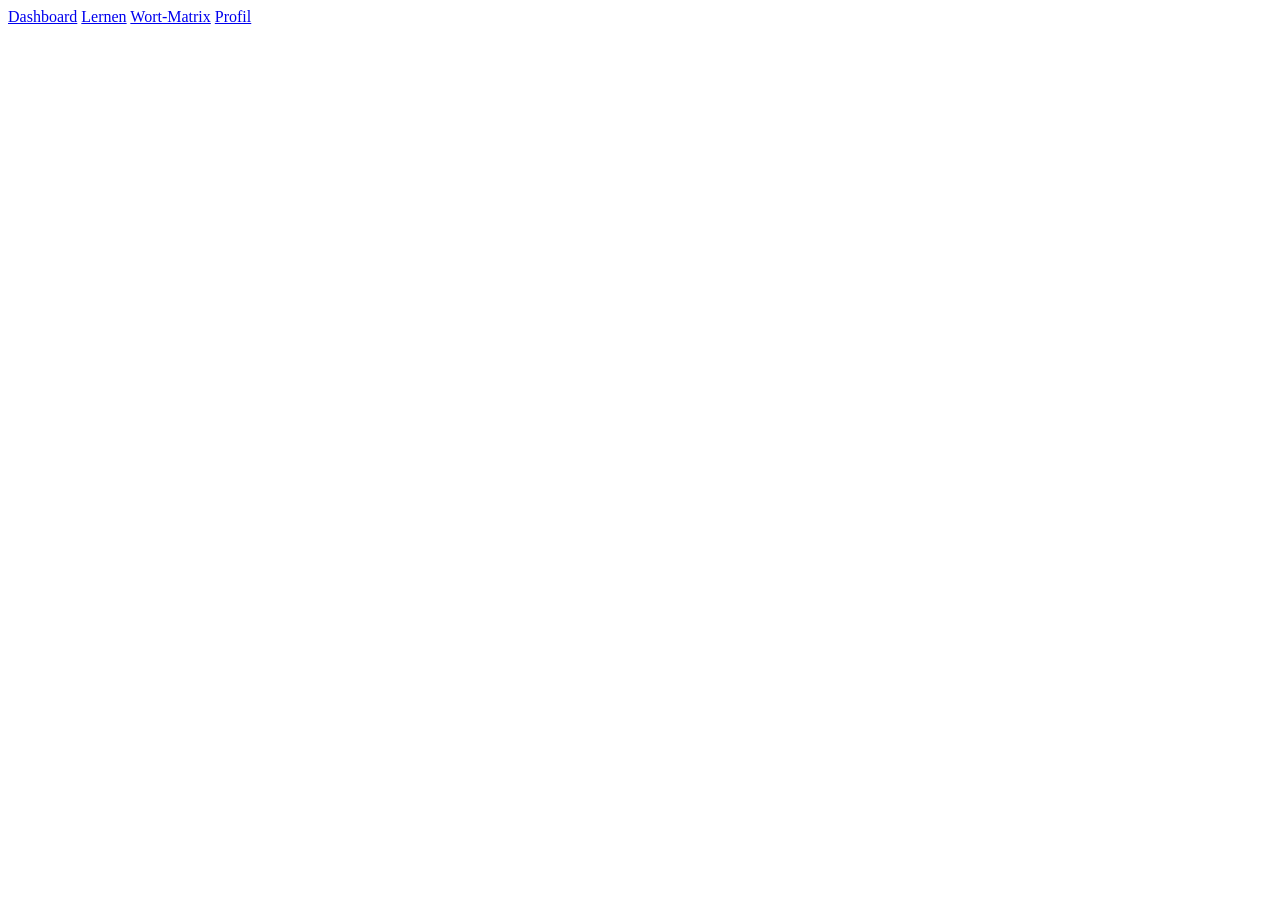
==== commit c6f30c67: "Create index.html" ====
--- a/index.html
+++ b/index.html
@@ -1,416 +1,180 @@
 <!DOCTYPE html>
 <html lang="de">
 <head>
-  <meta charset="UTF-8" />
-  <meta name="viewport" content="width=device-width, initial-scale=1.0" />
-  <meta name="description" content="Fluent3k – Lerne 3.000 Kernwörter, die 90 % der Alltagskommunikation abdecken. Spaced Repetition, Personalisierung und messbarer Fortschritt von A1 bis B2." />
-  <title>Fluent3k – 3000 Wörter. Echte Sprachkompetenz.</title>
-  <link rel="preconnect" href="https://fonts.googleapis.com" />
-  <link rel="preconnect" href="https://fonts.gstatic.com" crossorigin />
-  <link href="https://fonts.googleapis.com/css2?family=Inter:wght@300;400;500;600;700;800&display=swap" rel="stylesheet" />
-  <link rel="stylesheet" href="style.css" />
+  <meta charset="UTF-8">
+  <meta name="viewport" content="width=device-width, initial-scale=1">
+  <title>Fluent3k</title>
+  <link rel="stylesheet" href="style.css">
 </head>
 <body>
 
-  <!-- ===== NAV ===== -->
-  <nav class="navbar" id="main-navbar">
-    <div class="nav-inner">
-      <a class="nav-logo" href="#" onclick="navigate('dashboard'); return false;">
-        <span class="logo-mark">F3k</span>
-        <span class="logo-text">Fluent<strong>3k</strong></span>
-      </a>
-      <div class="nav-links" id="nav-links">
-        <button class="nav-btn" data-view="dashboard" onclick="navigate('dashboard')">Dashboard</button>
-        <button class="nav-btn" data-view="study"     onclick="navigate('study')">Lernen</button>
-        <button class="nav-btn" data-view="library"   onclick="navigate('library')">Wort-Matrix</button>
-        <button class="nav-btn nav-profile-btn" data-view="onboarding" onclick="navigate('onboarding')">Profil</button>
+  <header class="site-header">
+    <nav class="nav" aria-label="Hauptnavigation">
+      <a href="#dashboard" data-page="dashboard">Dashboard</a>
+      <a href="#learn" data-page="learn">Lernen</a>
+      <a href="#library" data-page="library">Wort-Matrix</a>
+      <a href="#settings" data-page="settings">Profil</a>
+    </nav>
+  </header>
+
+  <main>
+
+    <!-- Dashboard -->
+    <section class="page" id="page-dashboard" hidden>
+      <h1>Fluent3k</h1>
+      <p class="muted" id="dash-lang"></p>
+
+      <div class="stat-grid">
+        <div class="stat">
+          <span class="stat-value" id="stat-mastered">0</span>
+          <span class="stat-label">von 3000 Wörtern gemeistert</span>
+        </div>
+        <div class="stat">
+          <span class="stat-value" id="stat-today">0 / 20</span>
+          <span class="stat-label">Tagesziel</span>
+        </div>
+        <div class="stat">
+          <span class="stat-value" id="stat-due">0</span>
+          <span class="stat-label">Karten fällig</span>
+        </div>
       </div>
-      <button class="hamburger" id="hamburger" onclick="toggleMenu()" aria-label="Menü öffnen">
-        <span></span><span></span><span></span>
-      </button>
-    </div>
-  </nav>
 
-  <!-- ===== VIEWS CONTAINER ===== -->
-  <main class="app-main">
+      <h2>Gesamtfortschritt</h2>
+      <div class="bar"><div class="bar-fill" id="bar-total"></div></div>
+      <p class="muted small" id="bar-total-label"></p>
 
-    <!-- ============================
-         VIEW: ONBOARDING / PROFIL
-         ============================ -->
-    <section class="view" id="view-onboarding">
-      <div class="onboarding-wrapper">
-        <div class="onboarding-header">
-          <div class="badge-pill">Setup</div>
-          <h1>Dein Sprachprofil</h1>
-          <p class="subtitle">Personalisiere deine Lernerfahrung. Diese Angaben steuern, welche Konzepte und Kontexte dir präsentiert werden.</p>
+      <h2>Tagesziel</h2>
+      <div class="bar"><div class="bar-fill" id="bar-today"></div></div>
+      <p class="muted small" id="bar-today-label"></p>
+
+      <h2>Wortschatz-Auszug</h2>
+      <div class="bar"><div class="bar-fill" id="bar-sample"></div></div>
+      <p class="muted small" id="bar-sample-label"></p>
+
+      <div class="actions">
+        <button class="btn btn-primary" type="button" data-go="learn">Jetzt lernen</button>
+      </div>
+    </section>
+
+    <!-- Lernen -->
+    <section class="page" id="page-learn" hidden>
+      <h1>Lernen</h1>
+      <p class="muted" id="learn-meta"></p>
+
+      <div id="learn-area">
+        <div class="card" id="card" tabindex="0" role="button" aria-label="Karte umdrehen" aria-pressed="false">
+          <div class="card-inner">
+            <div class="card-face card-front">
+              <span class="tag">Vorderseite</span>
+              <div class="card-word" id="card-word"></div>
+              <p class="card-example" id="card-example"></p>
+              <span class="hint">Klicken zum Umdrehen</span>
+            </div>
+            <div class="card-face card-back">
+              <span class="tag">Rückseite</span>
+              <div class="card-word" id="card-trans"></div>
+              <p class="card-example" id="card-ctx"></p>
+              <p class="card-pron" id="card-pron"></p>
+            </div>
+          </div>
         </div>
 
-        <div class="onboarding-grid">
-
-          <!-- Sprachen -->
-          <div class="card card-section">
-            <div class="card-header">
-              <span class="card-icon">🌐</span>
-              <h2>Sprach-Konfiguration</h2>
-            </div>
-            <div class="form-group">
-              <label for="native-lang">Deine Muttersprache</label>
-              <div class="select-wrapper">
-                <select id="native-lang" onchange="updateLanguagePreview()">
-                  <option value="de">🇩🇪 Deutsch</option>
-                  <option value="en">🇬🇧 English</option>
-                  <option value="fr">🇫🇷 Français</option>
-                  <option value="es">🇪🇸 Español</option>
-                  <option value="it">🇮🇹 Italiano</option>
-                  <option value="pt">🇵🇹 Português</option>
-                  <option value="nl">🇳🇱 Nederlands</option>
-                  <option value="pl">🇵🇱 Polski</option>
-                  <option value="cs">🇨🇿 Čeština</option>
-                  <option value="sk">🇸🇰 Slovenčina</option>
-                  <option value="hu">🇭🇺 Magyar</option>
-                  <option value="ro">🇷🇴 Română</option>
-                  <option value="sv">🇸🇪 Svenska</option>
-                  <option value="no">🇳🇴 Norsk</option>
-                  <option value="da">🇩🇰 Dansk</option>
-                  <option value="fi">🇫🇮 Suomi</option>
-                  <option value="el">🇬🇷 Ελληνικά</option>
-                  <option value="bg">🇧🇬 Български</option>
-                  <option value="hr">🇭🇷 Hrvatski</option>
-                  <option value="sl">🇸🇮 Slovenščina</option>
-                  <option value="lt">🇱🇹 Lietuvių</option>
-                  <option value="lv">🇱🇻 Latviešu</option>
-                  <option value="et">🇪🇪 Eesti</option>
-                  <option value="uk">🇺🇦 Українська</option>
-                  <option value="ru">🇷🇺 Русский</option>
-                </select>
-              </div>
-            </div>
-            <div class="form-group">
-              <label for="target-lang">Zielsprache (zu lernen)</label>
-              <div class="select-wrapper">
-                <select id="target-lang" onchange="updateLanguagePreview()">
-                  <option value="en">🇬🇧 English</option>
-                  <option value="fr">🇫🇷 Français</option>
-                  <option value="es">🇪🇸 Español</option>
-                  <option value="it">🇮🇹 Italiano</option>
-                  <option value="pt">🇵🇹 Português</option>
-                  <option value="nl">🇳🇱 Nederlands</option>
-                  <option value="pl">🇵🇱 Polski</option>
-                  <option value="de">🇩🇪 Deutsch</option>
-                  <option value="cs">🇨🇿 Čeština</option>
-                  <option value="sk">🇸🇰 Slovenčina</option>
-                  <option value="hu">🇭🇺 Magyar</option>
-                  <option value="ro">🇷🇴 Română</option>
-                  <option value="sv">🇸🇪 Svenska</option>
-                  <option value="no">🇳🇴 Norsk</option>
-                  <option value="da">🇩🇰 Dansk</option>
-                  <option value="fi">🇫🇮 Suomi</option>
-                  <option value="el">🇬🇷 Ελληνικά</option>
-                  <option value="bg">🇧🇬 Български</option>
-                  <option value="hr">🇭🇷 Hrvatski</option>
-                  <option value="sl">🇸🇮 Slovenščina</option>
-                  <option value="lt">🇱🇹 Lietuvių</option>
-                  <option value="lv">🇱🇻 Latviešu</option>
-                  <option value="et">🇪🇪 Eesti</option>
-                  <option value="uk">🇺🇦 Українська</option>
-                  <option value="ru">🇷🇺 Русский</option>
-                </select>
-              </div>
-            </div>
-            <div class="lang-preview" id="lang-preview">
-              <div class="lang-preview-label">System-Vorschau</div>
-              <div class="lang-preview-pair">
-                <span id="preview-native" class="lang-tag">🇩🇪 Deutsch</span>
-                <span class="lang-arrow">→</span>
-                <span id="preview-target" class="lang-tag accent">🇬🇧 English</span>
-              </div>
-              <div class="lang-preview-hint">Anchor-Wörter werden aus dem englischen Kernwort-Korpus abgeleitet und in beiden Sprachen kontextualisiert.</div>
-            </div>
-          </div>
-
-          <!-- Ziel-Niveau -->
-          <div class="card card-section">
-            <div class="card-header">
-              <span class="card-icon">🎯</span>
-              <h2>Ziel-Niveau</h2>
-            </div>
-            <div class="level-selector" id="level-selector">
-              <button class="level-btn active" data-level="A1" onclick="selectLevel('A1')">
-                <span class="level-code">A1</span>
-                <span class="level-desc">Einsteiger<br><small>~300 Wörter</small></span>
-              </button>
-              <button class="level-btn" data-level="A2" onclick="selectLevel('A2')">
-                <span class="level-code">A2</span>
-                <span class="level-desc">Grundlagen<br><small>~600 Wörter</small></span>
-              </button>
-              <button class="level-btn" data-level="B1" onclick="selectLevel('B1')">
-                <span class="level-code">B1</span>
-                <span class="level-desc">Mittelstufe<br><small>~1500 Wörter</small></span>
-              </button>
-              <button class="level-btn" data-level="B2" onclick="selectLevel('B2')">
-                <span class="level-code">B2</span>
-                <span class="level-desc">Fortgeschritten<br><small>~3000 Wörter</small></span>
-              </button>
-            </div>
-          </div>
-
-          <!-- Themen-Personalisierung -->
-          <div class="card card-section card-full">
-            <div class="card-header">
-              <span class="card-icon">🗂️</span>
-              <h2>Themen-Personalisierung</h2>
-              <span class="card-hint">Wähle, welche Domänen priorisiert werden</span>
-            </div>
-            <div class="topic-grid" id="topic-grid">
-              <label class="topic-chip active"><input type="checkbox" checked value="daily" /> Alltag & Haushalt</label>
-              <label class="topic-chip active"><input type="checkbox" checked value="work" /> Beruf & Business</label>
-              <label class="topic-chip"><input type="checkbox" value="travel" /> Reisen & Transport</label>
-              <label class="topic-chip active"><input type="checkbox" checked value="social" /> Soziales & Beziehungen</label>
-              <label class="topic-chip"><input type="checkbox" value="tech" /> Technologie & Digital</label>
-              <label class="topic-chip"><input type="checkbox" value="health" /> Gesundheit & Körper</label>
-              <label class="topic-chip"><input type="checkbox" value="food" /> Essen & Kochen</label>
-              <label class="topic-chip"><input type="checkbox" value="nature" /> Natur & Umwelt</label>
-              <label class="topic-chip"><input type="checkbox" value="culture" /> Kultur & Medien</label>
-              <label class="topic-chip"><input type="checkbox" value="finance" /> Finanzen & Wirtschaft</label>
-            </div>
-          </div>
-
+        <div class="card-tools">
+          <button class="btn btn-small" type="button" id="btn-speak">Anhören</button>
+          <span class="muted small">Leertaste: umdrehen · Tasten 1–4: bewerten</span>
         </div>
 
-        <div class="onboarding-actions">
-          <button class="btn btn-primary btn-large" onclick="saveProfile()">
-            Profil speichern &amp; zum Dashboard
-            <svg width="18" height="18" viewBox="0 0 24 24" fill="none" stroke="currentColor" stroke-width="2.5"><path d="M5 12h14M12 5l7 7-7 7"/></svg>
-          </button>
+        <div class="rate" id="rate">
+          <button class="btn" type="button" data-rate="again" disabled>Nochmal</button>
+          <button class="btn" type="button" data-rate="hard" disabled>Schwer</button>
+          <button class="btn" type="button" data-rate="good" disabled>Gut</button>
+          <button class="btn" type="button" data-rate="easy" disabled>Einfach</button>
+        </div>
+      </div>
+
+      <div class="empty" id="learn-done" hidden>
+        <p class="empty-title">Für den Moment ist alles wiederholt.</p>
+        <p class="muted">Neue Karten erscheinen, sobald Wiederholungen fällig sind.</p>
+        <div class="actions">
+          <button class="btn" type="button" data-go="dashboard">Zum Dashboard</button>
         </div>
       </div>
     </section>
 
-    <!-- ============================
-         VIEW: DASHBOARD
-         ============================ -->
-    <section class="view hidden" id="view-dashboard">
-      <div class="dashboard-wrapper">
+    <!-- Wort-Matrix -->
+    <section class="page" id="page-library" hidden>
+      <h1>Wort-Matrix</h1>
+      <p class="muted">Alle Kernwörter der gewählten Sprache.</p>
 
-        <!-- Hero Stats -->
-        <div class="dash-hero">
-          <div class="dash-hero-text">
-            <p class="dash-greeting" id="dash-greeting">Guten Tag</p>
-            <h1 id="dash-headline">Bereit für heute?</h1>
-            <p class="dash-sub">Deine nächste Session hält <strong id="due-count">8</strong> fällige Wörter bereit.</p>
-          </div>
-          <button class="btn btn-primary btn-large pulse-btn" onclick="navigate('study')" id="start-session-btn">
-            <svg width="20" height="20" viewBox="0 0 24 24" fill="none" stroke="currentColor" stroke-width="2.5"><polygon points="5 3 19 12 5 21 5 3"/></svg>
-            Heutige Spaced-Repetition-Session starten
-          </button>
+      <div class="toolbar">
+        <input type="search" id="lib-search" placeholder="Suchen …" aria-label="Wörter suchen" autocomplete="off">
+        <div class="filters" id="lib-filters">
+          <button type="button" data-filter="all" class="active">Alle</button>
+          <button type="button" data-filter="new">Neu</button>
+          <button type="button" data-filter="learning">Am Lernen</button>
+          <button type="button" data-filter="mastered">Gemeistert</button>
         </div>
+      </div>
 
-        <!-- Progress Ring + Stats Row -->
-        <div class="stats-row">
-          <div class="card stat-card progress-card">
-            <div class="ring-wrapper">
-              <svg class="progress-ring" viewBox="0 0 120 120" id="progress-ring-svg">
-                <circle class="ring-bg" cx="60" cy="60" r="52"/>
-                <circle class="ring-fill" cx="60" cy="60" r="52" id="ring-fill-circle"/>
-              </svg>
-              <div class="ring-label">
-                <span class="ring-count" id="ring-count">150</span>
-                <span class="ring-total">/ 3000</span>
-              </div>
-            </div>
-            <div class="stat-card-info">
-              <div class="stat-label">Konzepte gemeistert</div>
-              <div class="stat-level-badge" id="stat-level-badge">Niveau: A1</div>
-              <div class="stat-sub">Noch <span id="remaining-count">2850</span> bis B2</div>
-            </div>
-          </div>
-
-          <div class="card stat-card">
-            <div class="stat-icon">🔥</div>
-            <div class="stat-value" id="streak-count">7</div>
-            <div class="stat-label">Tage in Folge</div>
-            <div class="stat-sub">Streak aktiv</div>
-          </div>
-
-          <div class="card stat-card">
-            <div class="stat-icon">⚡</div>
-            <div class="stat-value" id="accuracy-count">84%</div>
-            <div class="stat-label">Genauigkeit</div>
-            <div class="stat-sub">letzte 7 Tage</div>
-          </div>
-
-          <div class="card stat-card">
-            <div class="stat-icon">📅</div>
-            <div class="stat-value" id="today-count">0</div>
-            <div class="stat-label">Heute gelernt</div>
-            <div class="stat-sub">Wörter</div>
-          </div>
-        </div>
-
-        <!-- Fortschrittsbalken nach Level -->
-        <div class="card level-progress-card">
-          <h2>Fortschritt nach Niveau</h2>
-          <div class="level-bars" id="level-bars">
-            <!-- Dynamisch befüllt -->
-          </div>
-        </div>
-
-        <!-- Wochenaktivität -->
-        <div class="card week-card">
-          <h2>Wochenaktivität</h2>
-          <div class="week-chart" id="week-chart">
-            <!-- Dynamisch befüllt -->
-          </div>
-        </div>
-
+      <div class="table-wrap">
+        <table>
+          <thead>
+            <tr>
+              <th>Wort</th>
+              <th>Übersetzung</th>
+              <th>Status</th>
+              <th>Fällig</th>
+            </tr>
+          </thead>
+          <tbody id="lib-body"></tbody>
+        </table>
       </div>
+      <p class="muted small" id="lib-count"></p>
     </section>
 
-    <!-- ============================
-         VIEW: STUDY (Lern-Session)
-         ============================ -->
-    <section class="view hidden" id="view-study">
-      <div class="study-wrapper">
+    <!-- Profil / Einstellungen -->
+    <section class="page" id="page-settings" hidden>
+      <h1>Profil</h1>
+      <p class="muted">Einstellungen werden lokal in deinem Browser gespeichert.</p>
 
-        <!-- Session Header -->
-        <div class="session-header">
-          <button class="btn btn-ghost" onclick="navigate('dashboard')">
-            <svg width="16" height="16" viewBox="0 0 24 24" fill="none" stroke="currentColor" stroke-width="2.5"><path d="M19 12H5M12 19l-7-7 7-7"/></svg>
-            Dashboard
-          </button>
-          <div class="session-meta">
-            <span class="session-label">Session</span>
-            <span class="session-progress-text" id="session-progress-text">1 / 8</span>
-          </div>
-          <div class="session-lang-pair" id="session-lang-pair">DE → EN</div>
-        </div>
+      <h2>Lernen</h2>
+      <div class="setting">
+        <label for="set-lang">Lernsprache</label>
+        <select id="set-lang">
+          <option value="es">Spanisch</option>
+          <option value="en">Englisch</option>
+          <option value="fr">Französisch</option>
+          <option value="sv">Schwedisch</option>
+        </select>
+      </div>
+      <div class="setting">
+        <label for="set-goal">Tagesziel (Wörter)</label>
+        <select id="set-goal">
+          <option value="10">10</option>
+          <option value="20">20</option>
+          <option value="30">30</option>
+          <option value="50">50</option>
+        </select>
+      </div>
 
-        <!-- Session-Fortschrittsbalken -->
-        <div class="session-bar-wrap">
-          <div class="session-bar" id="session-bar">
-            <div class="session-bar-fill" id="session-bar-fill" style="width: 0%"></div>
-          </div>
-        </div>
+      <h2>Audio</h2>
+      <div class="setting">
+        <label for="set-audio">Audio aktivieren</label>
+        <input type="checkbox" id="set-audio">
+      </div>
+      <div class="setting">
+        <label for="set-autoplay">Automatisch abspielen</label>
+        <input type="checkbox" id="set-autoplay">
+      </div>
+      <div class="setting">
+        <label for="set-rate">Sprechtempo <span id="set-rate-val"></span></label>
+        <input type="range" id="set-rate" min="0.5" max="1.5" step="0.1">
+      </div>
 
-        <!-- Karteikarte -->
-        <div class="card-scene" id="card-scene">
-          <div class="flashcard" id="flashcard" onclick="flipCard()">
-            <div class="flashcard-front">
-              <div class="fc-level-badge" id="fc-level-badge">A1</div>
-              <div class="fc-topic-badge" id="fc-topic-badge">Alltag</div>
-              <div class="fc-word" id="fc-word">house</div>
-              <div class="fc-example" id="fc-example">"The <em>house</em> is big and comfortable."</div>
-              <div class="fc-hint">
-                <svg width="14" height="14" viewBox="0 0 24 24" fill="none" stroke="currentColor" stroke-width="2"><path d="M14 2H6a2 2 0 0 0-2 2v16a2 2 0 0 0 2 2h12a2 2 0 0 0 2-2V8z"/><polyline points="14 2 14 8 20 8"/></svg>
-                Karte umdrehen
-              </div>
-            </div>
-            <div class="flashcard-back">
-              <div class="fc-translation-label">Übersetzung</div>
-              <div class="fc-translation" id="fc-translation">Haus</div>
-              <div class="fc-native-example" id="fc-native-example">"Das <em>Haus</em> ist groß und gemütlich."</div>
-              <div class="fc-memory-hook" id="fc-memory-hook">
-                <svg width="14" height="14" viewBox="0 0 24 24" fill="none" stroke="currentColor" stroke-width="2"><circle cx="12" cy="12" r="10"/><path d="M12 16v-4M12 8h.01"/></svg>
-                <span id="fc-hook-text">Denk an das englische Wort als Anker.</span>
-              </div>
-            </div>
-          </div>
-        </div>
-
-        <!-- SR-Buttons -->
-        <div class="sr-buttons" id="sr-buttons">
-          <button class="sr-btn sr-failed" onclick="srAnswer('failed')" id="btn-failed">
-            <span class="sr-icon">✗</span>
-            <span class="sr-label">Kannte ich nicht</span>
-            <span class="sr-interval">Morgen wieder</span>
-          </button>
-          <button class="sr-btn sr-hard" onclick="srAnswer('hard')" id="btn-hard">
-            <span class="sr-icon">〜</span>
-            <span class="sr-label">Schwer</span>
-            <span class="sr-interval">in 3 Tagen</span>
-          </button>
-          <button class="sr-btn sr-easy" onclick="srAnswer('easy')" id="btn-easy">
-            <span class="sr-icon">✓</span>
-            <span class="sr-label">Einfach</span>
-            <span class="sr-interval">in 7 Tagen</span>
-          </button>
-        </div>
-
-        <!-- Session Ende -->
-        <div class="session-end hidden" id="session-end">
-          <div class="session-end-icon">🎉</div>
-          <h2>Session abgeschlossen!</h2>
-          <p id="session-end-stats">Du hast heute 8 Wörter gelernt.</p>
-          <div class="session-end-results" id="session-end-results"></div>
-          <div class="session-end-actions">
-            <button class="btn btn-primary" onclick="navigate('dashboard')">Zum Dashboard</button>
-            <button class="btn btn-outline" onclick="restartSession()">Nochmal üben</button>
-          </div>
-        </div>
-
-      </div>
-    </section>
-
-    <!-- ============================
-         VIEW: LIBRARY (Wort-Matrix)
-         ============================ -->
-    <section class="view hidden" id="view-library">
-      <div class="library-wrapper">
-        <div class="library-header">
-          <div>
-            <div class="badge-pill">Wort-Matrix</div>
-            <h1>3.000 Konzepte</h1>
-            <p class="subtitle">Durchsuche und filtere alle Anchor-Wörter nach Niveau und Lernstatus.</p>
-          </div>
-          <div class="library-stats-mini">
-            <div class="lsm-item"><span id="lib-mastered">150</span><small>Gemeistert</small></div>
-            <div class="lsm-sep"></div>
-            <div class="lsm-item"><span id="lib-learning">47</span><small>Im Lernen</small></div>
-            <div class="lsm-sep"></div>
-            <div class="lsm-item"><span id="lib-new">2803</span><small>Neu</small></div>
-          </div>
-        </div>
-
-        <div class="library-controls">
-          <div class="search-wrapper">
-            <svg class="search-icon" width="16" height="16" viewBox="0 0 24 24" fill="none" stroke="currentColor" stroke-width="2"><circle cx="11" cy="11" r="8"/><path d="m21 21-4.35-4.35"/></svg>
-            <input type="text" class="search-input" id="lib-search" placeholder="Wort oder Übersetzung suchen…" oninput="filterLibrary()" />
-          </div>
-          <div class="filter-row">
-            <button class="filter-chip active" data-filter="all" onclick="setLibFilter('all', this)">Alle</button>
-            <button class="filter-chip" data-filter="A1" onclick="setLibFilter('A1', this)">A1</button>
-            <button class="filter-chip" data-filter="A2" onclick="setLibFilter('A2', this)">A2</button>
-            <button class="filter-chip" data-filter="B1" onclick="setLibFilter('B1', this)">B1</button>
-            <button class="filter-chip" data-filter="B2" onclick="setLibFilter('B2', this)">B2</button>
-            <div class="filter-sep"></div>
-            <button class="filter-chip" data-filter="mastered" onclick="setLibFilter('mastered', this)">✓ Gemeistert</button>
-            <button class="filter-chip" data-filter="learning" onclick="setLibFilter('learning', this)">~ Im Lernen</button>
-            <button class="filter-chip" data-filter="new" onclick="setLibFilter('new', this)">● Neu</button>
-          </div>
-        </div>
-
-        <div class="library-table-wrapper">
-          <table class="library-table" id="library-table">
-            <thead>
-              <tr>
-                <th>#</th>
-                <th>Anchor-Wort (EN)</th>
-                <th>Zielsprache</th>
-                <th>Muttersprache</th>
-                <th>Niveau</th>
-                <th>Thema</th>
-                <th>Status</th>
-              </tr>
-            </thead>
-            <tbody id="library-tbody">
-              <!-- Dynamisch befüllt -->
-            </tbody>
-          </table>
-          <div class="lib-empty hidden" id="lib-empty">
-            <span>Keine Ergebnisse gefunden.</span>
-          </div>
-        </div>
-
+      <h2>Zurücksetzen</h2>
+      <div class="setting">
+        <label>Gesamten Lernfortschritt löschen</label>
+        <button class="btn btn-small" type="button" id="btn-reset">Zurücksetzen</button>
       </div>
     </section>
 
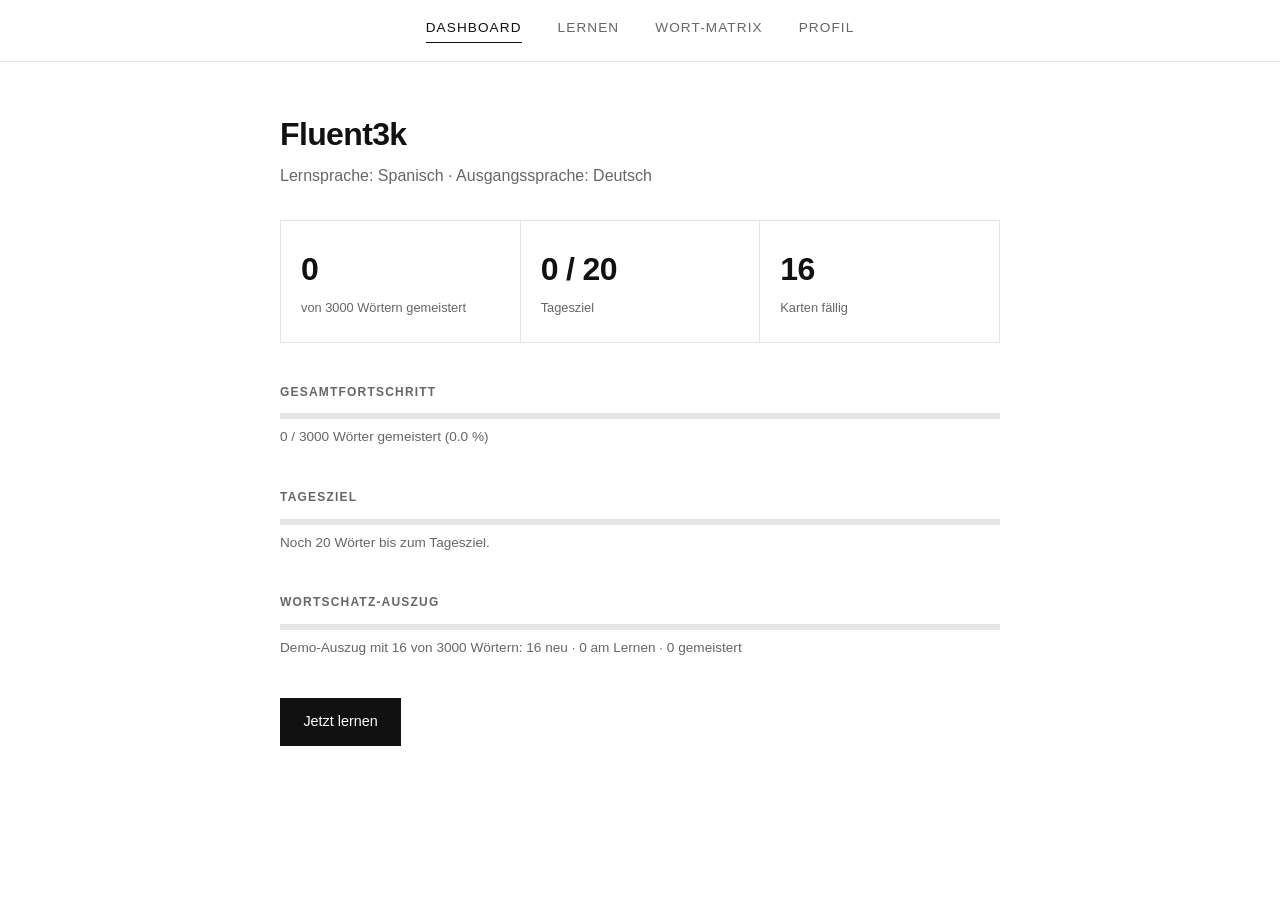
==== commit c15a3036: "Create index.html" ====
--- a/index.html
+++ b/index.html
@@ -61,35 +61,98 @@
       <h1>Lernen</h1>
       <p class="muted" id="learn-meta"></p>
 
+      <div class="modes" id="modes" role="group" aria-label="Übung wählen">
+        <button type="button" class="mode" data-mode="cards">
+          <strong>Karteikarten</strong><span>Erinnern und selbst bewerten</span>
+        </button>
+        <button type="button" class="mode" data-mode="type">
+          <strong>Eintippen</strong><span>Übersetzung aus dem Kopf schreiben</span>
+        </button>
+        <button type="button" class="mode" data-mode="cloze">
+          <strong>Lückentext</strong><span>Fehlendes Wort im Satz ergänzen</span>
+        </button>
+      </div>
+      <p class="muted small" id="mode-desc"></p>
+
       <div id="learn-area">
-        <div class="card" id="card" tabindex="0" role="button" aria-label="Karte umdrehen" aria-pressed="false">
-          <div class="card-inner">
-            <div class="card-face card-front">
-              <span class="tag">Vorderseite</span>
-              <div class="card-word" id="card-word"></div>
-              <p class="card-example" id="card-example"></p>
-              <span class="hint">Klicken zum Umdrehen</span>
+
+        <!-- Übung 1: Karteikarten -->
+        <div id="ex-cards">
+          <div class="card" id="card" tabindex="0" role="button" aria-label="Karte umdrehen" aria-pressed="false">
+            <div class="card-inner">
+              <div class="card-face card-front">
+                <span class="tag">Vorderseite</span>
+                <div class="card-word" id="card-word"></div>
+                <p class="card-example" id="card-example"></p>
+                <span class="hint">Klicken zum Umdrehen</span>
+              </div>
+              <div class="card-face card-back">
+                <span class="tag">Rückseite</span>
+                <div class="card-word" id="card-trans"></div>
+                <p class="card-example" id="card-ctx"></p>
+                <p class="card-pron" id="card-pron"></p>
+              </div>
             </div>
-            <div class="card-face card-back">
-              <span class="tag">Rückseite</span>
-              <div class="card-word" id="card-trans"></div>
-              <p class="card-example" id="card-ctx"></p>
-              <p class="card-pron" id="card-pron"></p>
+          </div>
+
+          <div class="card-tools">
+            <button class="btn btn-small" type="button" id="btn-speak">Anhören</button>
+            <span class="muted small">Leertaste: umdrehen · Tasten 1–4: bewerten</span>
+          </div>
+
+          <div class="rate" id="rate">
+            <button class="btn" type="button" data-rate="again" disabled>Nochmal</button>
+            <button class="btn" type="button" data-rate="hard" disabled>Schwer</button>
+            <button class="btn" type="button" data-rate="good" disabled>Gut</button>
+            <button class="btn" type="button" data-rate="easy" disabled>Einfach</button>
+          </div>
+        </div>
+
+        <!-- Vorstellung neuer Wörter (für Eintippen und Lückentext) -->
+        <div id="ex-intro" hidden>
+          <div class="prompt-box">
+            <span class="tag">Neues Wort</span>
+            <div class="prompt-main" id="i-word"></div>
+            <p class="prompt-sub" id="i-trans"></p>
+            <p class="prompt-sub" id="i-example"></p>
+            <p class="card-pron" id="i-pron"></p>
+          </div>
+          <div class="card-tools">
+            <button class="btn btn-small" type="button" id="i-speak">Anhören</button>
+            <button class="btn btn-primary" type="button" id="i-ok">Verstanden – abfragen</button>
+          </div>
+        </div>
+
+        <!-- Übung 2 und 3: Eintippen und Lückentext -->
+        <div id="ex-write" hidden>
+          <div class="prompt-box">
+            <span class="tag" id="w-tag"></span>
+            <div class="prompt-main" id="w-main"></div>
+            <p class="prompt-sub" id="w-sub"></p>
+            <p class="prompt-sub small" id="w-hint"></p>
+          </div>
+
+          <form id="w-form" autocomplete="off">
+            <div class="answer-row">
+              <input type="text" id="w-input" placeholder="Antwort eintippen …" aria-label="Antwort"
+                     autocapitalize="off" autocorrect="off" spellcheck="false">
+              <button class="btn btn-primary" type="submit" id="w-submit">Prüfen</button>
             </div>
-          </div>
-        </div>
-
-        <div class="card-tools">
-          <button class="btn btn-small" type="button" id="btn-speak">Anhören</button>
-          <span class="muted small">Leertaste: umdrehen · Tasten 1–4: bewerten</span>
-        </div>
-
-        <div class="rate" id="rate">
-          <button class="btn" type="button" data-rate="again" disabled>Nochmal</button>
-          <button class="btn" type="button" data-rate="hard" disabled>Schwer</button>
-          <button class="btn" type="button" data-rate="good" disabled>Gut</button>
-          <button class="btn" type="button" data-rate="easy" disabled>Einfach</button>
-        </div>
+          </form>
+
+          <div class="feedback" id="w-feedback" hidden>
+            <p class="feedback-title" id="w-result"></p>
+            <p id="w-answer"></p>
+            <p class="muted small" id="w-note"></p>
+            <p class="muted" id="w-full"></p>
+          </div>
+
+          <div class="card-tools">
+            <button class="btn btn-small" type="button" id="w-giveup">Weiß ich nicht</button>
+            <button class="btn btn-small" type="button" id="w-speak" disabled>Anhören</button>
+          </div>
+        </div>
+
       </div>
 
       <div class="empty" id="learn-done" hidden>
@@ -135,7 +198,7 @@
     <!-- Profil / Einstellungen -->
     <section class="page" id="page-settings" hidden>
       <h1>Profil</h1>
-      <p class="muted">Einstellungen werden lokal in deinem Browser gespeichert.</p>
+      <p class="muted small save-status" id="save-status" aria-live="polite">Änderungen werden automatisch gespeichert.</p>
 
       <h2>Lernen</h2>
       <div class="setting">
--- a/style.css
+++ b/style.css
@@ -0,0 +1,287 @@
+:root {
+  --bg: #ffffff;
+  --bg-soft: #f9f9f9;
+  --text: #111111;
+  --muted: #666666;
+  --line: #e5e5e5;
+  --font: -apple-system, BlinkMacSystemFont, "Segoe UI", Roboto, sans-serif;
+}
+
+* { box-sizing: border-box; margin: 0; padding: 0; }
+[hidden] { display: none !important; }
+
+html { -webkit-text-size-adjust: 100%; }
+
+body {
+  font-family: var(--font);
+  background: var(--bg);
+  color: var(--text);
+  line-height: 1.5;
+  min-height: 100vh;
+}
+
+/* Navigation */
+.site-header {
+  position: sticky;
+  top: 0;
+  z-index: 10;
+  background: var(--bg);
+  border-bottom: 1px solid var(--line);
+}
+
+.nav {
+  display: flex;
+  justify-content: center;
+  flex-wrap: wrap;
+  gap: 2.25rem;
+  padding: 1.15rem 1rem;
+}
+
+.nav a {
+  color: var(--muted);
+  text-decoration: none;
+  font-size: 0.85rem;
+  letter-spacing: 0.08em;
+  text-transform: uppercase;
+  padding-bottom: 3px;
+  border-bottom: 1px solid transparent;
+  transition: color 0.15s, border-color 0.15s;
+}
+.nav a:hover { color: var(--text); }
+.nav a.active { color: var(--text); border-bottom-color: var(--text); }
+
+/* Layout */
+main {
+  max-width: 760px;
+  margin: 0 auto;
+  padding: 3rem 1.25rem 5rem;
+}
+
+h1 {
+  font-size: 2rem;
+  font-weight: 600;
+  letter-spacing: -0.02em;
+  margin-bottom: 0.35rem;
+}
+
+h2 {
+  font-size: 0.75rem;
+  font-weight: 600;
+  letter-spacing: 0.1em;
+  text-transform: uppercase;
+  color: var(--muted);
+  margin: 2.5rem 0 0.8rem;
+}
+
+.muted { color: var(--muted); }
+.small { font-size: 0.85rem; }
+.actions { margin-top: 2.5rem; }
+
+/* Buttons */
+.btn {
+  font: inherit;
+  font-size: 0.9rem;
+  padding: 0.75rem 1.4rem;
+  background: var(--bg);
+  color: var(--text);
+  border: 1px solid var(--text);
+  cursor: pointer;
+  transition: background 0.15s, color 0.15s;
+}
+.btn:hover:not(:disabled) { background: var(--text); color: var(--bg); }
+.btn:disabled { opacity: 0.3; cursor: not-allowed; }
+.btn:focus-visible { outline: 2px solid var(--text); outline-offset: 3px; }
+.btn-primary { background: var(--text); color: var(--bg); }
+.btn-primary:hover:not(:disabled) { background: var(--bg); color: var(--text); }
+.btn-small { padding: 0.45rem 0.9rem; font-size: 0.8rem; }
+
+/* Dashboard */
+.stat-grid {
+  display: grid;
+  grid-template-columns: repeat(3, 1fr);
+  gap: 1px;
+  background: var(--line);
+  border: 1px solid var(--line);
+  margin-top: 2rem;
+}
+.stat {
+  background: var(--bg);
+  padding: 1.5rem 1.25rem;
+  display: flex;
+  flex-direction: column;
+  gap: 0.35rem;
+}
+.stat-value { font-size: 2rem; font-weight: 600; letter-spacing: -0.02em; }
+.stat-label { font-size: 0.8rem; color: var(--muted); }
+
+.bar { height: 6px; background: var(--line); }
+.bar-fill { height: 100%; width: 0; background: var(--text); transition: width 0.4s ease; }
+.bar + p { margin-top: 0.5rem; }
+
+/* Flashcard */
+.card {
+  perspective: 1200px;
+  height: 320px;
+  margin-top: 1.75rem;
+  cursor: pointer;
+  outline: none;
+}
+.card:focus-visible .card-inner { outline: 2px solid var(--text); outline-offset: 4px; }
+
+.card-inner {
+  position: relative;
+  width: 100%;
+  height: 100%;
+  transition: transform 0.5s;
+  transform-style: preserve-3d;
+}
+.card.flipped .card-inner { transform: rotateY(180deg); }
+.card.no-anim .card-inner { transition: none; }
+
+.card-face {
+  position: absolute;
+  inset: 0;
+  display: flex;
+  flex-direction: column;
+  align-items: center;
+  justify-content: center;
+  gap: 0.75rem;
+  padding: 2rem;
+  text-align: center;
+  background: var(--bg);
+  border: 1px solid var(--text);
+  backface-visibility: hidden;
+  -webkit-backface-visibility: hidden;
+}
+.card-back { background: var(--bg-soft); transform: rotateY(180deg); }
+.card:hover .card-face { border-color: var(--muted); }
+
+.tag, .hint {
+  font-size: 0.7rem;
+  letter-spacing: 0.1em;
+  text-transform: uppercase;
+  color: var(--muted);
+}
+.hint { margin-top: 0.5rem; }
+.card-word { font-size: 2.6rem; font-weight: 600; letter-spacing: -0.02em; }
+.card-example { font-size: 1.05rem; color: var(--muted); max-width: 30rem; }
+.card-pron { font-size: 0.9rem; color: var(--muted); }
+
+.card-tools {
+  display: flex;
+  align-items: center;
+  justify-content: space-between;
+  gap: 1rem;
+  margin-top: 1rem;
+}
+
+.rate {
+  display: grid;
+  grid-template-columns: repeat(4, 1fr);
+  gap: 0.5rem;
+  margin-top: 1rem;
+}
+.rate .btn { padding: 0.9rem 0.25rem; }
+
+.empty {
+  margin-top: 2rem;
+  padding: 3rem 1.5rem;
+  border: 1px solid var(--line);
+  background: var(--bg-soft);
+  text-align: center;
+}
+.empty-title { font-size: 1.15rem; font-weight: 600; margin-bottom: 0.4rem; }
+.empty .actions { margin-top: 1.5rem; }
+
+/* Bibliothek */
+.toolbar {
+  display: flex;
+  flex-wrap: wrap;
+  gap: 1rem;
+  align-items: center;
+  justify-content: space-between;
+  margin: 2rem 0 1rem;
+}
+
+input[type="search"], select {
+  font: inherit;
+  font-size: 0.9rem;
+  color: var(--text);
+  background: var(--bg);
+  border: 1px solid var(--line);
+  padding: 0.6rem 0.8rem;
+  border-radius: 0;
+  outline: none;
+  transition: border-color 0.15s;
+}
+input[type="search"] { flex: 1 1 200px; min-width: 0; }
+input[type="search"]:focus, select:focus { border-color: var(--text); }
+
+.filters { display: flex; flex-wrap: wrap; gap: 0.4rem; }
+.filters button {
+  font: inherit;
+  font-size: 0.8rem;
+  padding: 0.45rem 0.85rem;
+  background: var(--bg);
+  color: var(--muted);
+  border: 1px solid var(--line);
+  cursor: pointer;
+  transition: color 0.15s, border-color 0.15s, background 0.15s;
+}
+.filters button:hover { color: var(--text); border-color: var(--text); }
+.filters button.active { background: var(--text); color: var(--bg); border-color: var(--text); }
+
+.table-wrap { overflow-x: auto; border: 1px solid var(--line); }
+table { width: 100%; border-collapse: collapse; font-size: 0.95rem; }
+th {
+  text-align: left;
+  font-size: 0.7rem;
+  font-weight: 600;
+  letter-spacing: 0.1em;
+  text-transform: uppercase;
+  color: var(--muted);
+  padding: 0.8rem 1rem;
+  background: var(--bg-soft);
+  border-bottom: 1px solid var(--line);
+  white-space: nowrap;
+}
+td { padding: 0.8rem 1rem; border-bottom: 1px solid var(--line); white-space: nowrap; }
+tbody tr:last-child td { border-bottom: none; }
+tbody tr:hover { background: var(--bg-soft); }
+td.word { font-weight: 600; }
+td.empty-row { text-align: center; color: var(--muted); padding: 2rem 1rem; }
+#page-library .small { margin-top: 0.75rem; }
+
+.badge {
+  display: inline-block;
+  font-size: 0.75rem;
+  padding: 0.15rem 0.6rem;
+  border: 1px solid var(--line);
+  color: var(--muted);
+}
+.badge.learning { border-color: var(--text); color: var(--text); }
+.badge.mastered { background: var(--text); border-color: var(--text); color: var(--bg); }
+
+/* Einstellungen */
+.setting {
+  display: flex;
+  align-items: center;
+  justify-content: space-between;
+  gap: 1rem;
+  padding: 1rem 0;
+  border-bottom: 1px solid var(--line);
+}
+.setting label { font-size: 0.95rem; }
+.setting input[type="checkbox"] { width: 1.1rem; height: 1.1rem; accent-color: #111111; }
+.setting input[type="range"] { width: 160px; accent-color: #111111; }
+
+/* Mobil */
+@media (max-width: 560px) {
+  main { padding-top: 2rem; }
+  .nav { gap: 1.25rem; }
+  .stat-grid { grid-template-columns: 1fr; }
+  .card { height: 290px; }
+  .card-word { font-size: 2.1rem; }
+  .card-tools { flex-direction: column; align-items: flex-start; }
+  .rate { grid-template-columns: repeat(2, 1fr); }
+}
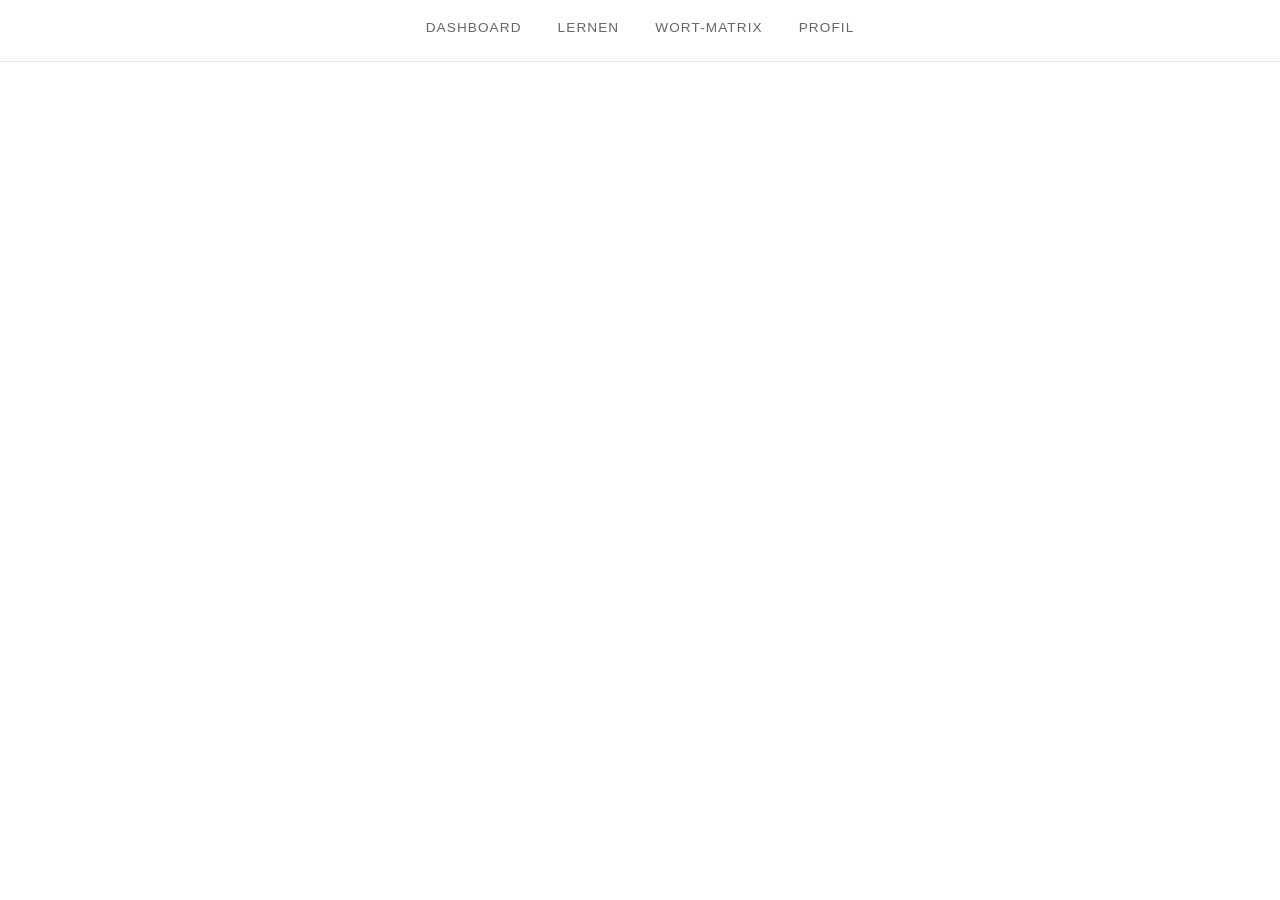
==== commit 48bf1048: "Create index.html" ====
--- a/index.html
+++ b/index.html
@@ -30,8 +30,8 @@
           <span class="stat-label">von 3000 Wörtern gemeistert</span>
         </div>
         <div class="stat">
-          <span class="stat-value" id="stat-today">0 / 20</span>
-          <span class="stat-label">Tagesziel</span>
+          <span class="stat-value" id="stat-learning">0</span>
+          <span class="stat-label">Wörter am Lernen</span>
         </div>
         <div class="stat">
           <span class="stat-value" id="stat-due">0</span>
@@ -42,10 +42,6 @@
       <h2>Gesamtfortschritt</h2>
       <div class="bar"><div class="bar-fill" id="bar-total"></div></div>
       <p class="muted small" id="bar-total-label"></p>
-
-      <h2>Tagesziel</h2>
-      <div class="bar"><div class="bar-fill" id="bar-today"></div></div>
-      <p class="muted small" id="bar-today-label"></p>
 
       <h2>Wortschatz-Auszug</h2>
       <div class="bar"><div class="bar-fill" id="bar-sample"></div></div>
@@ -159,6 +155,7 @@
         <p class="empty-title">Für den Moment ist alles wiederholt.</p>
         <p class="muted">Neue Karten erscheinen, sobald Wiederholungen fällig sind.</p>
         <div class="actions">
+          <button class="btn btn-primary" type="button" id="btn-more">Trotzdem weiter üben</button>
           <button class="btn" type="button" data-go="dashboard">Zum Dashboard</button>
         </div>
       </div>
@@ -210,15 +207,6 @@
           <option value="sv">Schwedisch</option>
         </select>
       </div>
-      <div class="setting">
-        <label for="set-goal">Tagesziel (Wörter)</label>
-        <select id="set-goal">
-          <option value="10">10</option>
-          <option value="20">20</option>
-          <option value="30">30</option>
-          <option value="50">50</option>
-        </select>
-      </div>
 
       <h2>Audio</h2>
       <div class="setting">
--- a/style.css
+++ b/style.css
@@ -285,3 +285,86 @@
   .card-tools { flex-direction: column; align-items: flex-start; }
   .rate { grid-template-columns: repeat(2, 1fr); }
 }
+/* Übungswahl */
+.modes {
+  display: grid;
+  grid-template-columns: repeat(3, 1fr);
+  gap: 0.5rem;
+  margin: 2rem 0 0.75rem;
+}
+.mode {
+  font: inherit;
+  text-align: left;
+  padding: 0.9rem 1rem;
+  background: var(--bg);
+  color: var(--text);
+  border: 1px solid var(--line);
+  cursor: pointer;
+  transition: border-color 0.15s, background 0.15s, color 0.15s;
+}
+.mode strong { display: block; font-size: 0.95rem; font-weight: 600; }
+.mode span { display: block; font-size: 0.78rem; color: var(--muted); margin-top: 0.15rem; }
+.mode:hover { border-color: var(--text); }
+.mode:focus-visible { outline: 2px solid var(--text); outline-offset: 3px; }
+.mode.active { background: var(--text); color: var(--bg); border-color: var(--text); }
+.mode.active span { color: #cccccc; }
+
+/* Eintippen, Lückentext, Vorstellung */
+.prompt-box {
+  display: flex;
+  flex-direction: column;
+  align-items: center;
+  justify-content: center;
+  gap: 0.75rem;
+  min-height: 240px;
+  margin-top: 1.5rem;
+  padding: 2rem;
+  border: 1px solid var(--text);
+  text-align: center;
+}
+.prompt-main { font-size: 2.4rem; font-weight: 600; letter-spacing: -0.02em; }
+.prompt-main.sentence { font-size: 1.6rem; line-height: 1.4; letter-spacing: 0; }
+.prompt-sub { color: var(--muted); max-width: 30rem; }
+.blank {
+  display: inline-block;
+  min-width: 4.5rem;
+  margin: 0 0.2rem;
+  border-bottom: 2px solid var(--text);
+}
+
+.answer-row { display: flex; gap: 0.5rem; margin-top: 1rem; }
+.answer-row input {
+  flex: 1;
+  min-width: 0;
+  font: inherit;
+  font-size: 1.05rem;
+  padding: 0.8rem 1rem;
+  color: var(--text);
+  background: var(--bg);
+  border: 1px solid var(--text);
+  border-radius: 0;
+  outline: none;
+}
+.answer-row input:focus { box-shadow: 0 0 0 1px var(--text); }
+.answer-row input[readonly] { background: var(--bg-soft); color: var(--muted); }
+
+.feedback {
+  margin-top: 1rem;
+  padding: 1.25rem 1.5rem;
+  background: var(--bg-soft);
+  border: 1px solid var(--line);
+}
+.feedback.ok { border-left: 4px solid var(--text); }
+.feedback.fail { border-left: 4px dashed var(--text); }
+.feedback p + p { margin-top: 0.35rem; }
+.feedback-title { font-weight: 600; font-size: 1.05rem; }
+
+/* Speicher-Hinweis */
+.save-status { margin-top: 0.25rem; }
+
+@media (max-width: 560px) {
+  .modes { grid-template-columns: 1fr; }
+  .prompt-main { font-size: 2rem; }
+  .prompt-main.sentence { font-size: 1.35rem; }
+  .answer-row { flex-direction: column; }
+}
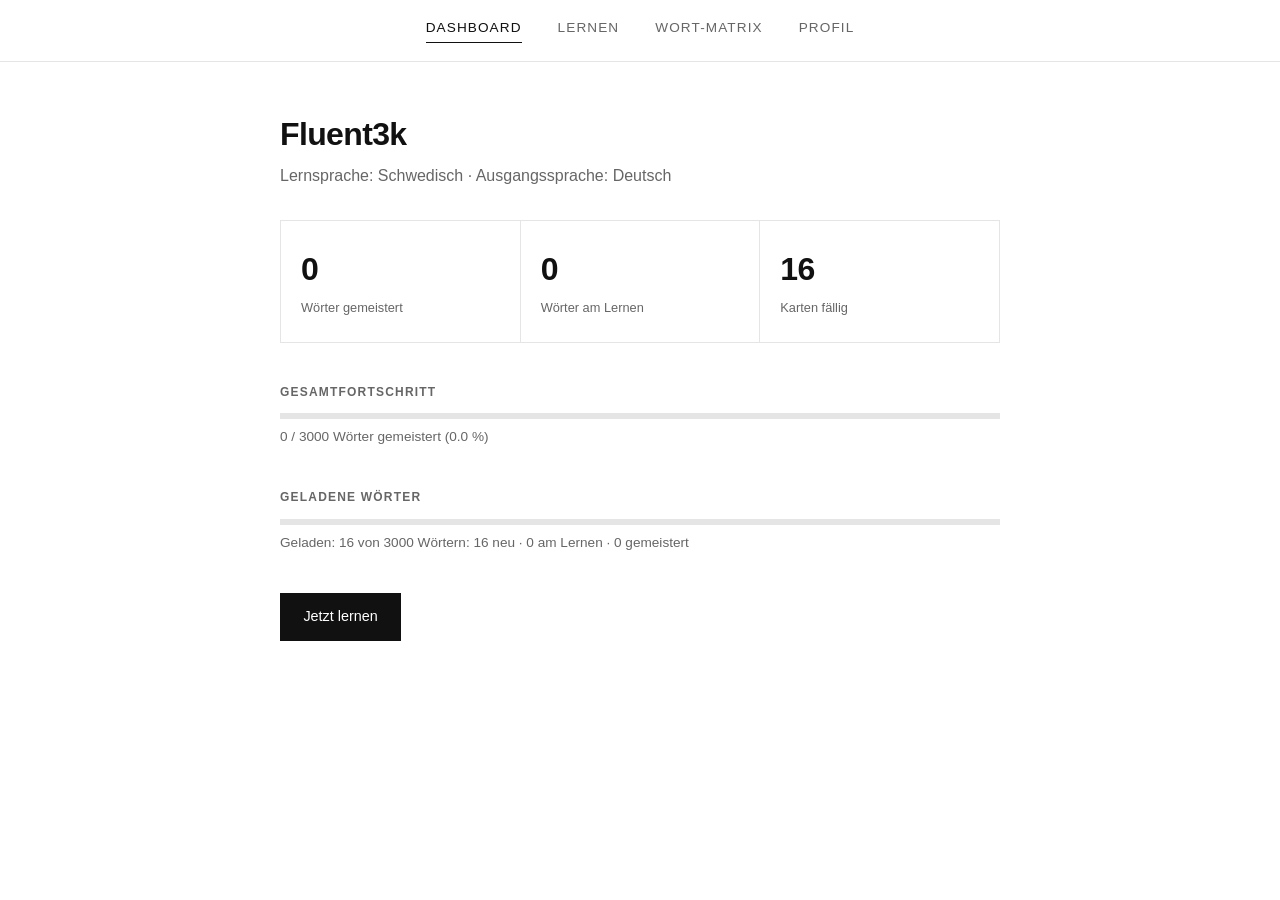
==== commit 9036c902: "Add files via upload" ====
--- a/index.html
+++ b/index.html
@@ -27,7 +27,7 @@
       <div class="stat-grid">
         <div class="stat">
           <span class="stat-value" id="stat-mastered">0</span>
-          <span class="stat-label">von 3000 Wörtern gemeistert</span>
+          <span class="stat-label">Wörter gemeistert</span>
         </div>
         <div class="stat">
           <span class="stat-value" id="stat-learning">0</span>
@@ -43,7 +43,7 @@
       <div class="bar"><div class="bar-fill" id="bar-total"></div></div>
       <p class="muted small" id="bar-total-label"></p>
 
-      <h2>Wortschatz-Auszug</h2>
+      <h2>Geladene Wörter</h2>
       <div class="bar"><div class="bar-fill" id="bar-sample"></div></div>
       <p class="muted small" id="bar-sample-label"></p>
 
@@ -66,6 +66,12 @@
         </button>
         <button type="button" class="mode" data-mode="cloze">
           <strong>Lückentext</strong><span>Fehlendes Wort im Satz ergänzen</span>
+        </button>
+        <button type="button" class="mode" data-mode="choice">
+          <strong>Auswahl</strong><span>Richtige Übersetzung wählen</span>
+        </button>
+        <button type="button" class="mode" data-mode="listen">
+          <strong>Hören</strong><span>Gehörtes Wort aufschreiben</span>
         </button>
       </div>
       <p class="muted small" id="mode-desc"></p>
@@ -93,7 +99,7 @@
 
           <div class="card-tools">
             <button class="btn btn-small" type="button" id="btn-speak">Anhören</button>
-            <span class="muted small">Leertaste: umdrehen · Tasten 1–4: bewerten</span>
+            <span class="muted small">Leertaste: umdrehen · Tasten 1–5: bewerten</span>
           </div>
 
           <div class="rate" id="rate">
@@ -101,7 +107,25 @@
             <button class="btn" type="button" data-rate="hard" disabled>Schwer</button>
             <button class="btn" type="button" data-rate="good" disabled>Gut</button>
             <button class="btn" type="button" data-rate="easy" disabled>Einfach</button>
-          </div>
+            <button class="btn" type="button" data-rate="known" disabled>Kann ich</button>
+          </div>
+        </div>
+
+        <!-- Übung 4: Auswahl -->
+        <div id="ex-choice" hidden>
+          <div class="prompt-box">
+            <span class="tag">Auswahl</span>
+            <div class="prompt-main" id="c-word"></div>
+            <p class="prompt-sub" id="c-example"></p>
+            <p class="card-pron" id="c-pron"></p>
+          </div>
+          <div class="options" id="c-options"></div>
+          <div class="feedback" id="c-feedback" hidden>
+            <p class="feedback-title" id="c-result"></p>
+            <p class="muted" id="c-full"></p>
+            <p style="margin-top:0.75rem"><button class="btn btn-primary btn-small" type="button" id="c-next">Weiter</button></p>
+          </div>
+          <div class="card-tools"><button class="btn btn-small" type="button" id="c-speak">Anhören</button></div>
         </div>
 
         <!-- Vorstellung neuer Wörter (für Eintippen und Lückentext) -->
@@ -150,15 +174,6 @@
         </div>
 
       </div>
-
-      <div class="empty" id="learn-done" hidden>
-        <p class="empty-title">Für den Moment ist alles wiederholt.</p>
-        <p class="muted">Neue Karten erscheinen, sobald Wiederholungen fällig sind.</p>
-        <div class="actions">
-          <button class="btn btn-primary" type="button" id="btn-more">Trotzdem weiter üben</button>
-          <button class="btn" type="button" data-go="dashboard">Zum Dashboard</button>
-        </div>
-      </div>
     </section>
 
     <!-- Wort-Matrix -->
@@ -180,8 +195,8 @@
         <table>
           <thead>
             <tr>
-              <th>Wort</th>
-              <th>Übersetzung</th>
+              <th id="lib-th-word">Wort</th>
+              <th id="lib-th-trans">Übersetzung</th>
               <th>Status</th>
               <th>Fällig</th>
             </tr>
@@ -195,18 +210,18 @@
     <!-- Profil / Einstellungen -->
     <section class="page" id="page-settings" hidden>
       <h1>Profil</h1>
-      <p class="muted small save-status" id="save-status" aria-live="polite">Änderungen werden automatisch gespeichert.</p>
-
-      <h2>Lernen</h2>
+      <p class="muted small save-status" id="save-status" aria-live="polite"></p>
+
+      <h2>Sprachen</h2>
+      <div class="setting">
+        <label for="set-native">Ausgangssprache (Muttersprache)</label>
+        <select id="set-native"></select>
+      </div>
       <div class="setting">
         <label for="set-lang">Lernsprache</label>
-        <select id="set-lang">
-          <option value="es">Spanisch</option>
-          <option value="en">Englisch</option>
-          <option value="fr">Französisch</option>
-          <option value="sv">Schwedisch</option>
-        </select>
-      </div>
+        <select id="set-lang"></select>
+      </div>
+      <p class="error" id="set-error" role="alert" hidden>Ausgangssprache und Lernsprache müssen sich unterscheiden.</p>
 
       <h2>Audio</h2>
       <div class="setting">
@@ -220,6 +235,10 @@
       <div class="setting">
         <label for="set-rate">Sprechtempo <span id="set-rate-val"></span></label>
         <input type="range" id="set-rate" min="0.5" max="1.5" step="0.1">
+      </div>
+
+      <div class="actions">
+        <button class="btn btn-primary" type="button" id="btn-save" disabled>Speichern</button>
       </div>
 
       <h2>Zurücksetzen</h2>
--- a/style.css
+++ b/style.css
@@ -177,21 +177,11 @@
 
 .rate {
   display: grid;
-  grid-template-columns: repeat(4, 1fr);
+  grid-template-columns: repeat(5, 1fr);
   gap: 0.5rem;
   margin-top: 1rem;
 }
 .rate .btn { padding: 0.9rem 0.25rem; }
-
-.empty {
-  margin-top: 2rem;
-  padding: 3rem 1.5rem;
-  border: 1px solid var(--line);
-  background: var(--bg-soft);
-  text-align: center;
-}
-.empty-title { font-size: 1.15rem; font-weight: 600; margin-bottom: 0.4rem; }
-.empty .actions { margin-top: 1.5rem; }
 
 /* Bibliothek */
 .toolbar {
@@ -272,10 +262,102 @@
   border-bottom: 1px solid var(--line);
 }
 .setting label { font-size: 0.95rem; }
+.setting select { min-width: 13rem; max-width: 60%; }
 .setting input[type="checkbox"] { width: 1.1rem; height: 1.1rem; accent-color: #111111; }
 .setting input[type="range"] { width: 160px; accent-color: #111111; }
 
-/* Mobil */
+.error {
+  margin-top: 0.75rem;
+  padding: 0.65rem 0.9rem;
+  font-size: 0.9rem;
+  background: var(--bg-soft);
+  border-left: 4px dashed var(--text);
+}
+
+/* Speicher-Hinweis */
+.save-status { margin-top: 0.25rem; }
+
+/* Übungswahl */
+.modes {
+  display: grid;
+  grid-template-columns: repeat(3, 1fr);
+  gap: 0.5rem;
+  margin: 2rem 0 0.75rem;
+}
+.mode {
+  font: inherit;
+  text-align: left;
+  padding: 0.9rem 1rem;
+  background: var(--bg);
+  color: var(--text);
+  border: 1px solid var(--line);
+  cursor: pointer;
+  transition: border-color 0.15s, background 0.15s, color 0.15s;
+}
+.mode strong { display: block; font-size: 0.95rem; font-weight: 600; }
+.mode span { display: block; font-size: 0.78rem; color: var(--muted); margin-top: 0.15rem; }
+.mode:hover { border-color: var(--text); }
+.mode:focus-visible { outline: 2px solid var(--text); outline-offset: 3px; }
+.mode.active { background: var(--text); color: var(--bg); border-color: var(--text); }
+.mode.active span { color: #cccccc; }
+
+/* Eintippen, Lückentext, Vorstellung */
+.prompt-box {
+  display: flex;
+  flex-direction: column;
+  align-items: center;
+  justify-content: center;
+  gap: 0.75rem;
+  min-height: 240px;
+  margin-top: 1.5rem;
+  padding: 2rem;
+  border: 1px solid var(--text);
+  text-align: center;
+}
+.prompt-main { font-size: 2.4rem; font-weight: 600; letter-spacing: -0.02em; }
+.prompt-main.sentence { font-size: 1.6rem; line-height: 1.4; letter-spacing: 0; }
+.prompt-sub { color: var(--muted); max-width: 30rem; }
+.blank {
+  display: inline-block;
+  min-width: 4.5rem;
+  margin: 0 0.2rem;
+  border-bottom: 2px solid var(--text);
+}
+
+.answer-row { display: flex; gap: 0.5rem; margin-top: 1rem; }
+.answer-row input {
+  flex: 1;
+  min-width: 0;
+  font: inherit;
+  font-size: 1.05rem;
+  padding: 0.8rem 1rem;
+  color: var(--text);
+  background: var(--bg);
+  border: 1px solid var(--text);
+  border-radius: 0;
+  outline: none;
+}
+.answer-row input:focus { box-shadow: 0 0 0 1px var(--text); }
+.answer-row input[readonly] { background: var(--bg-soft); color: var(--muted); }
+
+.feedback {
+  margin-top: 1rem;
+  padding: 1.25rem 1.5rem;
+  background: var(--bg-soft);
+  border: 1px solid var(--line);
+}
+.feedback.ok { border-left: 4px solid var(--text); }
+.feedback.fail { border-left: 4px dashed var(--text); }
+.feedback p + p { margin-top: 0.35rem; }
+.feedback-title { font-weight: 600; font-size: 1.05rem; }
+
+/* Auswahl */
+.options { display: grid; grid-template-columns: 1fr 1fr; gap: 0.5rem; margin-top: 1rem; }
+.options .btn { padding: 0.9rem 0.75rem; }
+.options .btn.right { background: var(--text); color: var(--bg); opacity: 1; }
+.options .btn.wrong { border-style: dashed; }
+
+/* Mobil (am Ende, damit es alle Regeln oben überschreibt) */
 @media (max-width: 560px) {
   main { padding-top: 2rem; }
   .nav { gap: 1.25rem; }
@@ -284,87 +366,11 @@
   .card-word { font-size: 2.1rem; }
   .card-tools { flex-direction: column; align-items: flex-start; }
   .rate { grid-template-columns: repeat(2, 1fr); }
-}
-/* Übungswahl */
-.modes {
-  display: grid;
-  grid-template-columns: repeat(3, 1fr);
-  gap: 0.5rem;
-  margin: 2rem 0 0.75rem;
-}
-.mode {
-  font: inherit;
-  text-align: left;
-  padding: 0.9rem 1rem;
-  background: var(--bg);
-  color: var(--text);
-  border: 1px solid var(--line);
-  cursor: pointer;
-  transition: border-color 0.15s, background 0.15s, color 0.15s;
-}
-.mode strong { display: block; font-size: 0.95rem; font-weight: 600; }
-.mode span { display: block; font-size: 0.78rem; color: var(--muted); margin-top: 0.15rem; }
-.mode:hover { border-color: var(--text); }
-.mode:focus-visible { outline: 2px solid var(--text); outline-offset: 3px; }
-.mode.active { background: var(--text); color: var(--bg); border-color: var(--text); }
-.mode.active span { color: #cccccc; }
-
-/* Eintippen, Lückentext, Vorstellung */
-.prompt-box {
-  display: flex;
-  flex-direction: column;
-  align-items: center;
-  justify-content: center;
-  gap: 0.75rem;
-  min-height: 240px;
-  margin-top: 1.5rem;
-  padding: 2rem;
-  border: 1px solid var(--text);
-  text-align: center;
-}
-.prompt-main { font-size: 2.4rem; font-weight: 600; letter-spacing: -0.02em; }
-.prompt-main.sentence { font-size: 1.6rem; line-height: 1.4; letter-spacing: 0; }
-.prompt-sub { color: var(--muted); max-width: 30rem; }
-.blank {
-  display: inline-block;
-  min-width: 4.5rem;
-  margin: 0 0.2rem;
-  border-bottom: 2px solid var(--text);
-}
-
-.answer-row { display: flex; gap: 0.5rem; margin-top: 1rem; }
-.answer-row input {
-  flex: 1;
-  min-width: 0;
-  font: inherit;
-  font-size: 1.05rem;
-  padding: 0.8rem 1rem;
-  color: var(--text);
-  background: var(--bg);
-  border: 1px solid var(--text);
-  border-radius: 0;
-  outline: none;
-}
-.answer-row input:focus { box-shadow: 0 0 0 1px var(--text); }
-.answer-row input[readonly] { background: var(--bg-soft); color: var(--muted); }
-
-.feedback {
-  margin-top: 1rem;
-  padding: 1.25rem 1.5rem;
-  background: var(--bg-soft);
-  border: 1px solid var(--line);
-}
-.feedback.ok { border-left: 4px solid var(--text); }
-.feedback.fail { border-left: 4px dashed var(--text); }
-.feedback p + p { margin-top: 0.35rem; }
-.feedback-title { font-weight: 600; font-size: 1.05rem; }
-
-/* Speicher-Hinweis */
-.save-status { margin-top: 0.25rem; }
-
-@media (max-width: 560px) {
   .modes { grid-template-columns: 1fr; }
+  .options { grid-template-columns: 1fr; }
   .prompt-main { font-size: 2rem; }
   .prompt-main.sentence { font-size: 1.35rem; }
   .answer-row { flex-direction: column; }
-}
+  .setting { flex-wrap: wrap; }
+  .setting select { max-width: 100%; width: 100%; }
+}
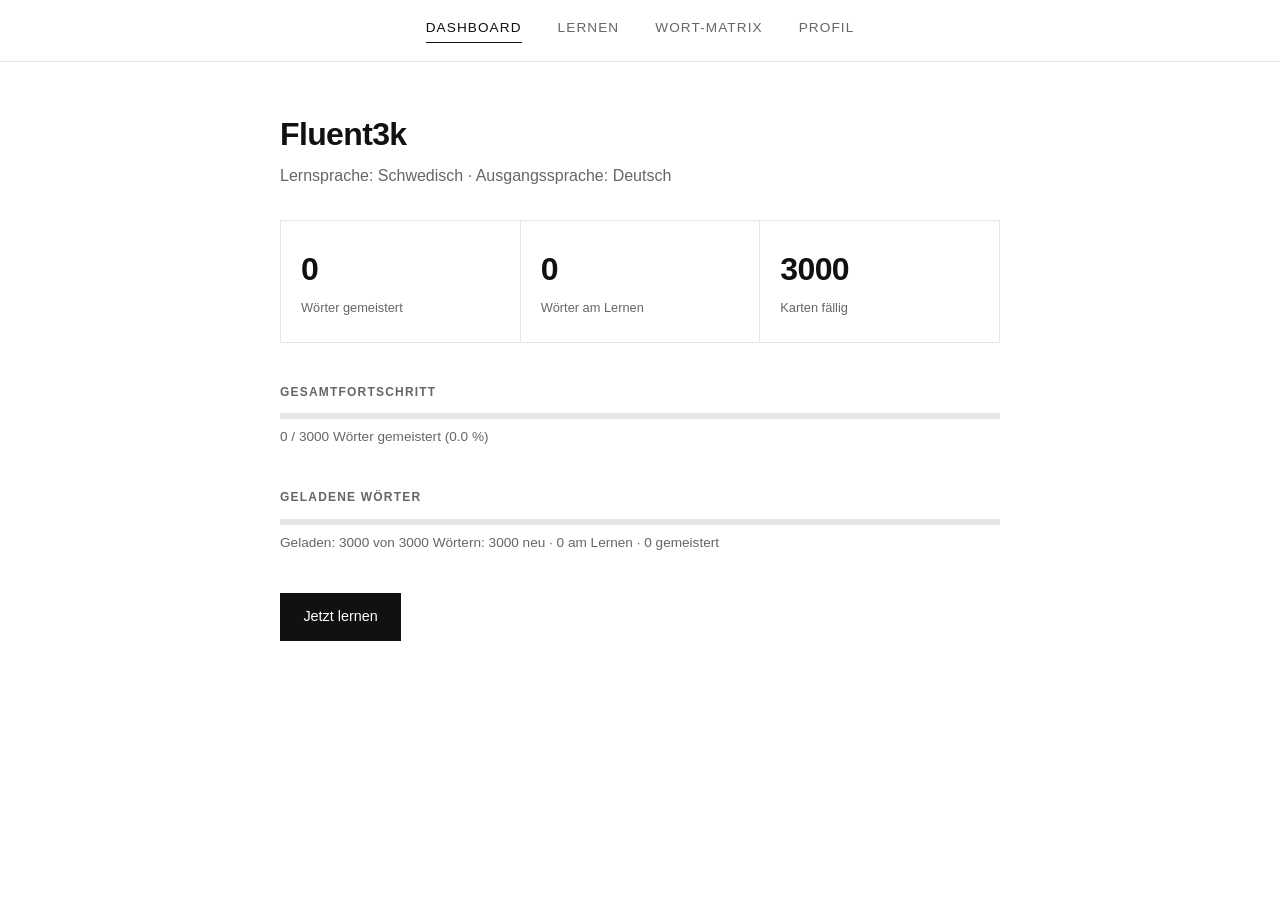
==== commit a129f6b8: "Add files via upload" ====
--- a/index.html
+++ b/index.html
@@ -72,6 +72,9 @@
         </button>
         <button type="button" class="mode" data-mode="listen">
           <strong>Hören</strong><span>Gehörtes Wort aufschreiben</span>
+        </button>
+        <button type="button" class="mode" data-mode="translate">
+          <strong>Satz übersetzen</strong><span>Ganzen Satz in die Lernsprache schreiben</span>
         </button>
       </div>
       <p class="muted small" id="mode-desc"></p>
@@ -165,6 +168,7 @@
             <p id="w-answer"></p>
             <p class="muted small" id="w-note"></p>
             <p class="muted" id="w-full"></p>
+            <p id="w-override-row" style="margin-top:0.75rem" hidden><button class="btn btn-small" type="button" id="w-override">Meine Übersetzung stimmt auch</button></p>
           </div>
 
           <div class="card-tools">
